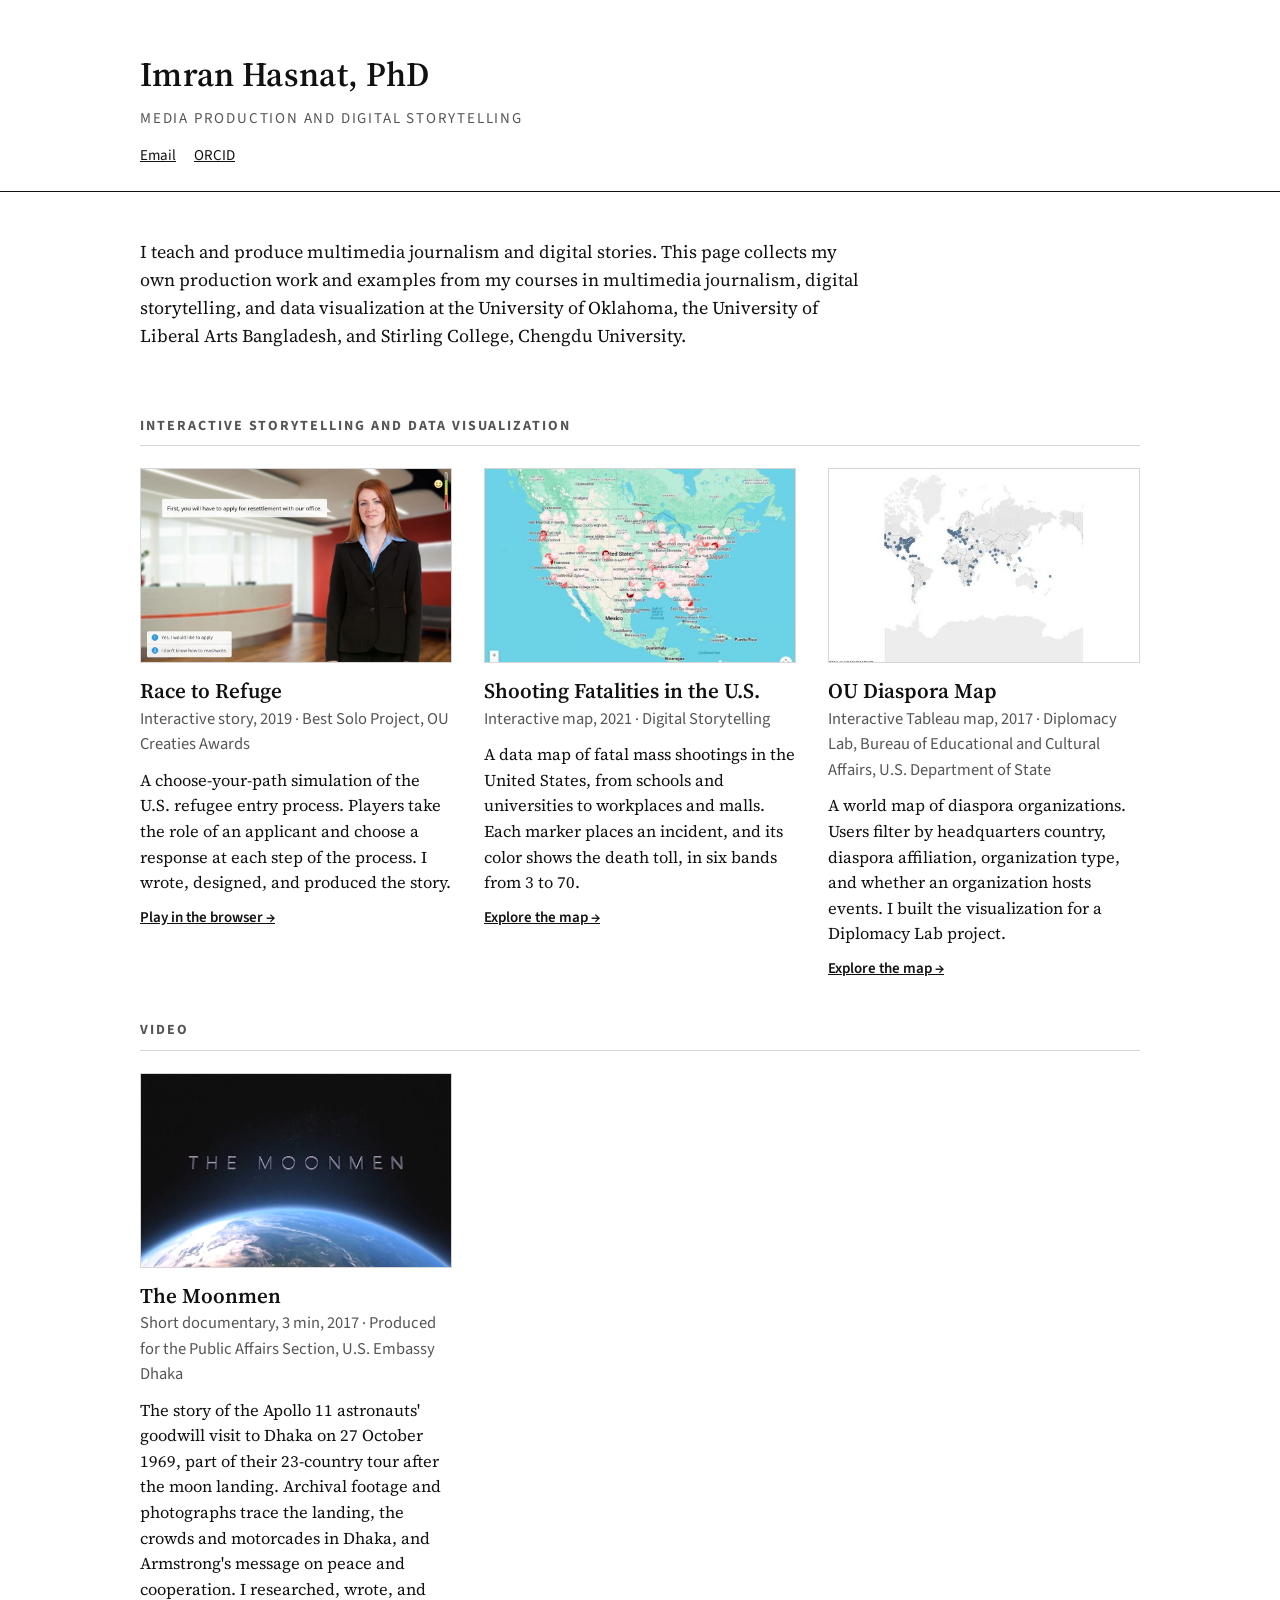
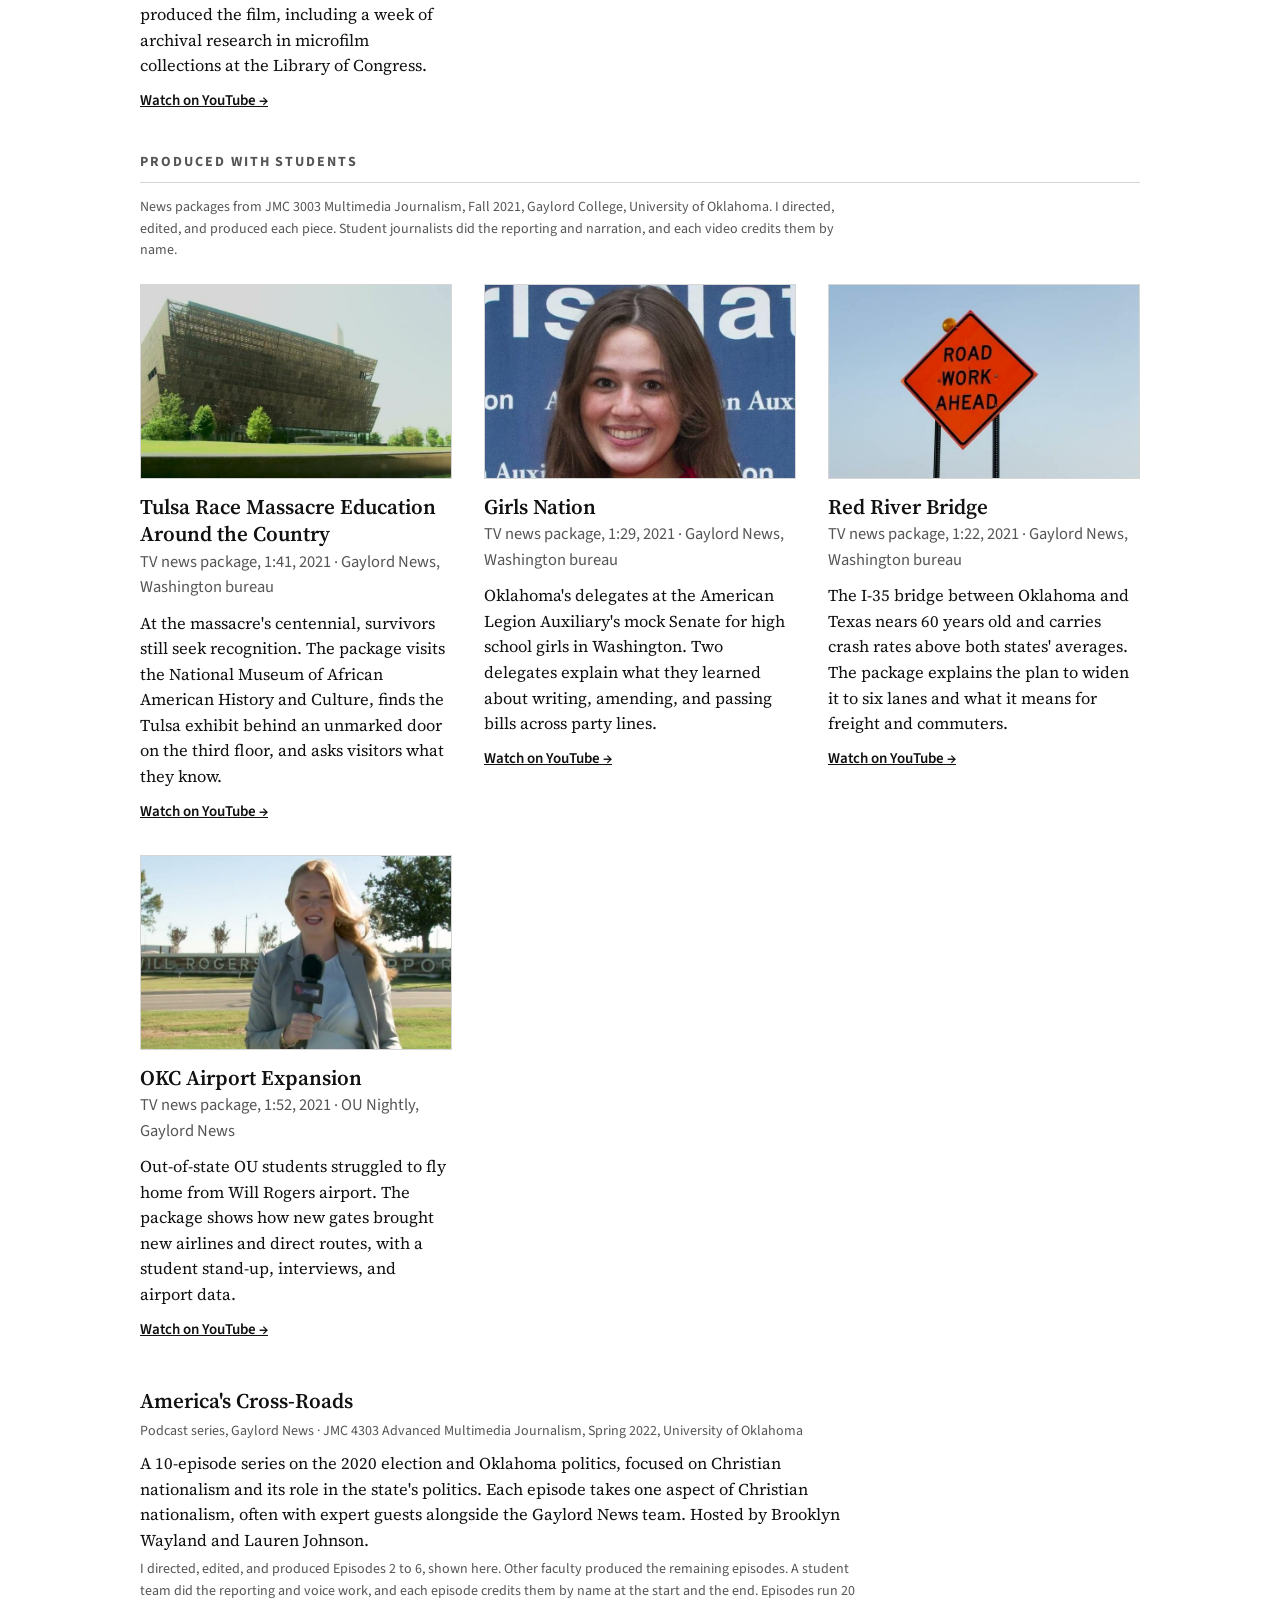
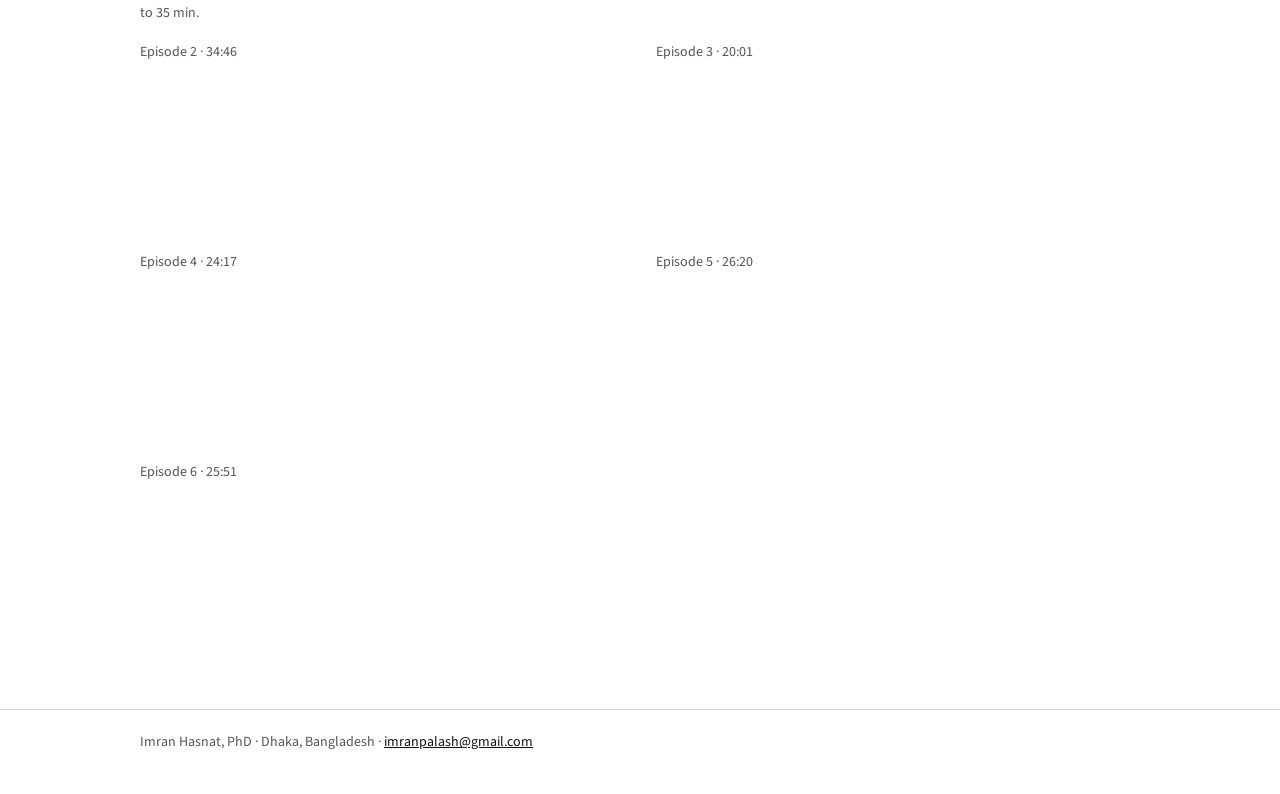
==== index.html @ 8ab112d8 "Portfolio site" ====
<!doctype html>
<html lang="en">
<head>
<meta charset="utf-8">
<meta name="viewport" content="width=device-width, initial-scale=1">
<title>Imran Hasnat, PhD | Media Production Portfolio</title>
<meta name="description" content="Media production, digital storytelling, and multimedia journalism work by Imran Hasnat, PhD.">
<link rel="preconnect" href="https://fonts.googleapis.com">
<link href="https://fonts.googleapis.com/css2?family=Source+Serif+4:ital,opsz,wght@0,8..60,400;0,8..60,600;1,8..60,400&family=Source+Sans+3:wght@400;600&display=swap" rel="stylesheet">
<style>
  :root { --ink: #111; --muted: #555; --rule: #d6d6d6; --paper: #fff; --soft: #f5f5f3; }
  * { box-sizing: border-box; }
  body { margin: 0; background: var(--paper); color: var(--ink);
         font-family: 'Source Serif 4', Georgia, serif; font-size: 18px; line-height: 1.55; }
  .wrap { max-width: 1040px; margin: 0 auto; padding: 0 20px; }
  header { border-bottom: 1px solid var(--ink); padding: 48px 0 24px; }
  header h1 { margin: 0; font-size: 34px; font-weight: 600; letter-spacing: 0.01em; }
  header .sub { margin: 6px 0 0; font-family: 'Source Sans 3', sans-serif; font-size: 15px;
                text-transform: uppercase; letter-spacing: 0.12em; color: var(--muted); }
  header nav { margin-top: 14px; font-family: 'Source Sans 3', sans-serif; font-size: 15px; }
  header nav a { color: var(--ink); margin-right: 18px; }
  .intro { max-width: 720px; padding: 28px 0 8px; }
  h2 { font-family: 'Source Sans 3', sans-serif; font-size: 14px; text-transform: uppercase;
       letter-spacing: 0.14em; color: var(--muted); border-bottom: 1px solid var(--rule);
       padding-bottom: 8px; margin: 40px 0 22px; }
  .grid { display: grid; grid-template-columns: repeat(auto-fill, minmax(300px, 1fr)); gap: 32px; }
  .card { display: flex; flex-direction: column; }
  .card a.thumb { display: block; aspect-ratio: 16 / 10; background: var(--soft); overflow: hidden;
                  border: 1px solid var(--rule); }
  .card img { width: 100%; height: 100%; object-fit: cover; display: block; }
  .card h3 { margin: 14px 0 2px; font-size: 21px; font-weight: 600; line-height: 1.3; }
  .meta { font-family: 'Source Sans 3', sans-serif; font-size: 14px; color: var(--muted); margin: 0 0 8px; }
  .card p { margin: 0 0 10px; font-size: 16.5px; }
  .card .go { font-family: 'Source Sans 3', sans-serif; font-size: 15px; font-weight: 600; color: var(--ink); }
  h3.series { margin: 44px 0 4px; font-size: 21px; font-weight: 600; }
  .eps { display: grid; grid-template-columns: repeat(auto-fill, minmax(460px, 1fr)); gap: 18px 32px; margin-top: 18px; }
  .ep .meta { margin: 0 0 4px; }
  .ep iframe { width: 100%; height: 166px; border: 0; display: block; }
  @media (max-width: 560px) { .eps { grid-template-columns: 1fr; } }
  footer { border-top: 1px solid var(--rule); margin-top: 56px; padding: 22px 0 40px;
           font-family: 'Source Sans 3', sans-serif; font-size: 14px; color: var(--muted); }
  footer a { color: var(--ink); }
  @media (max-width: 560px) { header h1 { font-size: 27px; } body { font-size: 17px; } }
</style>
</head>
<body>
<header>
  <div class="wrap">
    <h1>Imran Hasnat, PhD</h1>
    <p class="sub">Media Production and Digital Storytelling</p>
    <nav><a href="mailto:imranpalash@gmail.com">Email</a><a href="https://orcid.org/0000-0001-9397-3407">ORCID</a></nav>
  </div>
</header>

<main class="wrap">
  <section class="intro">
    <p>I teach and produce multimedia journalism and digital stories. This page collects my own production work and examples from my courses in multimedia journalism, digital storytelling, and data visualization at the University of Oklahoma, the University of Liberal Arts Bangladesh, and Stirling College, Chengdu University.</p>
  </section>

  <h2>Interactive storytelling and data visualization</h2>
  <div class="grid">
    <article class="card">
      <a class="thumb" href="race-to-refuge/"><img src="assets/race-to-refuge.jpg" alt="Race to Refuge: a resettlement officer asks the player to choose a response"></a>
      <h3>Race to Refuge</h3>
      <p class="meta">Interactive story, 2019 &middot; Best Solo Project, OU Creaties Awards</p>
      <p>A choose-your-path simulation of the U.S. refugee entry process. Players take the role of an applicant and choose a response at each step of the process. I wrote, designed, and produced the story.</p>
      <a class="go" href="race-to-refuge/">Play in the browser &rarr;</a>
    </article>

    <article class="card">
      <a class="thumb" href="https://www.google.com/maps/d/viewer?mid=14QKs3mdOodq_gsnDuJqUs6IVwKLrUHoM"><img src="assets/shootings-map.jpg" alt="Map of the United States with red markers at the sites of fatal mass shootings"></a>
      <h3>Shooting Fatalities in the U.S.</h3>
      <p class="meta">Interactive map, 2021 &middot; Digital Storytelling</p>
      <p>A data map of fatal mass shootings in the United States, from schools and universities to workplaces and malls. Each marker places an incident, and its color shows the death toll, in six bands from 3 to 70.</p>
      <a class="go" href="https://www.google.com/maps/d/viewer?mid=14QKs3mdOodq_gsnDuJqUs6IVwKLrUHoM">Explore the map &rarr;</a>
    </article>

    <article class="card">
      <a class="thumb" href="https://public.tableau.com/shared/RTFXB4638?:display_count=n&amp;:origin=viz_share_link"><img src="assets/diaspora-map.jpg" alt="World map with markers at the headquarters of diaspora organizations"></a>
      <h3>OU Diaspora Map</h3>
      <p class="meta">Interactive Tableau map, 2017 &middot; Diplomacy Lab, Bureau of Educational and Cultural Affairs, U.S. Department of State</p>
      <p>A world map of diaspora organizations. Users filter by headquarters country, diaspora affiliation, organization type, and whether an organization hosts events. I built the visualization for a Diplomacy Lab project.</p>
      <a class="go" href="https://public.tableau.com/shared/RTFXB4638?:display_count=n&amp;:origin=viz_share_link">Explore the map &rarr;</a>
    </article>

    <!-- TEMPLATE: copy this block for each new piece, fill it in, and delete the comment markers.
    <article class="card">
      <a class="thumb" href="LINK"><img src="assets/IMAGE.jpg" alt="DESCRIBE THE IMAGE"></a>
      <h3>TITLE</h3>
      <p class="meta">FORMAT, YEAR &middot; COURSE OR CONTEXT</p>
      <p>TWO SENTENCES: what it is, and which skills it shows.</p>
      <a class="go" href="LINK">Watch / Listen / View &rarr;</a>
    </article>
    -->
  </div>

  <h2>Video</h2>
  <div class="grid">
    <article class="card">
      <a class="thumb" href="https://www.youtube.com/watch?v=eRAeD8lRDkw"><img src="assets/moonmen.jpg" alt="Title card: The Moonmen, over a view of Earth from space"></a>
      <h3>The Moonmen</h3>
      <p class="meta">Short documentary, 3 min, 2017 &middot; Produced for the Public Affairs Section, U.S. Embassy Dhaka</p>
      <p>The story of the Apollo 11 astronauts' goodwill visit to Dhaka on 27 October 1969, part of their 23-country tour after the moon landing. Archival footage and photographs trace the landing, the crowds and motorcades in Dhaka, and Armstrong's message on peace and cooperation. I researched, wrote, and produced the film, including a week of archival research in microfilm collections at the Library of Congress.</p>
      <a class="go" href="https://www.youtube.com/watch?v=eRAeD8lRDkw">Watch on YouTube &rarr;</a>
    </article>
  </div>

  <h2>Produced with students</h2>
  <p class="meta" style="margin:-8px 0 22px; max-width:720px">News packages from JMC 3003 Multimedia Journalism, Fall 2021, Gaylord College, University of Oklahoma. I directed, edited, and produced each piece. Student journalists did the reporting and narration, and each video credits them by name.</p>
  <div class="grid">
    <article class="card">
      <a class="thumb" href="https://www.youtube.com/watch?v=pLUpgZ9gLBI"><img src="assets/tulsa-massacre-education.jpg" alt="The National Museum of African American History and Culture in Washington, D.C."></a>
      <h3>Tulsa Race Massacre Education Around the Country</h3>
      <p class="meta">TV news package, 1:41, 2021 &middot; Gaylord News, Washington bureau</p>
      <p>At the massacre's centennial, survivors still seek recognition. The package visits the National Museum of African American History and Culture, finds the Tulsa exhibit behind an unmarked door on the third floor, and asks visitors what they know.</p>
      <a class="go" href="https://www.youtube.com/watch?v=pLUpgZ9gLBI">Watch on YouTube &rarr;</a>
    </article>

    <article class="card">
      <a class="thumb" href="https://www.youtube.com/watch?v=l7UX_MIb-wY"><img src="assets/girls-nation.jpg" alt="An Oklahoma delegate smiles in front of a Girls Nation backdrop"></a>
      <h3>Girls Nation</h3>
      <p class="meta">TV news package, 1:29, 2021 &middot; Gaylord News, Washington bureau</p>
      <p>Oklahoma's delegates at the American Legion Auxiliary's mock Senate for high school girls in Washington. Two delegates explain what they learned about writing, amending, and passing bills across party lines.</p>
      <a class="go" href="https://www.youtube.com/watch?v=l7UX_MIb-wY">Watch on YouTube &rarr;</a>
    </article>

    <article class="card">
      <a class="thumb" href="https://www.youtube.com/watch?v=f3WKH1NP-Bg"><img src="assets/red-river-bridge.jpg" alt="Orange Road Work Ahead sign against a blue sky"></a>
      <h3>Red River Bridge</h3>
      <p class="meta">TV news package, 1:22, 2021 &middot; Gaylord News, Washington bureau</p>
      <p>The I-35 bridge between Oklahoma and Texas nears 60 years old and carries crash rates above both states' averages. The package explains the plan to widen it to six lanes and what it means for freight and commuters.</p>
      <a class="go" href="https://www.youtube.com/watch?v=f3WKH1NP-Bg">Watch on YouTube &rarr;</a>
    </article>

    <article class="card">
      <a class="thumb" href="https://www.youtube.com/watch?v=H49zunP5UPw"><img src="assets/okc-airport.jpg" alt="A student reporter does a stand-up outside Will Rogers airport"></a>
      <h3>OKC Airport Expansion</h3>
      <p class="meta">TV news package, 1:52, 2021 &middot; OU Nightly, Gaylord News</p>
      <p>Out-of-state OU students struggled to fly home from Will Rogers airport. The package shows how new gates brought new airlines and direct routes, with a student stand-up, interviews, and airport data.</p>
      <a class="go" href="https://www.youtube.com/watch?v=H49zunP5UPw">Watch on YouTube &rarr;</a>
    </article>
  </div>

  <h3 class="series">America's Cross-Roads</h3>
  <p class="meta" style="max-width:720px">Podcast series, Gaylord News &middot; JMC 4303 Advanced Multimedia Journalism, Spring 2022, University of Oklahoma</p>
  <p style="max-width:720px; font-size:16.5px; margin:8px 0 6px">A 10-episode series on the 2020 election and Oklahoma politics, focused on Christian nationalism and its role in the state's politics. Each episode takes one aspect of Christian nationalism, often with expert guests alongside the Gaylord News team. Hosted by Brooklyn Wayland and Lauren Johnson.</p>
  <p class="meta" style="max-width:720px">I directed, edited, and produced Episodes 2 to 6, shown here. Other faculty produced the remaining episodes. A student team did the reporting and voice work, and each episode credits them by name at the start and the end. Episodes run 20 to 35 min.</p>
  <div class="eps">
    <div class="ep">
      <p class="meta">Episode 2 &middot; 34:46</p>
      <iframe title="America's Cross-Roads, Episode 2" loading="lazy" allow="autoplay" src="https://w.soundcloud.com/player/?url=https%3A%2F%2Fapi.soundcloud.com%2Ftracks%2F2421692217%3Fsecret_token%3Ds-LrQH7fNht6P&amp;color=%23111111&amp;auto_play=false&amp;hide_related=true&amp;show_comments=false&amp;show_user=false&amp;show_reposts=false&amp;show_teaser=false&amp;visual=false"></iframe>
    </div>
    <div class="ep">
      <p class="meta">Episode 3 &middot; 20:01</p>
      <iframe title="America's Cross-Roads, Episode 3" loading="lazy" allow="autoplay" src="https://w.soundcloud.com/player/?url=https%3A%2F%2Fapi.soundcloud.com%2Ftracks%2F2421694359%3Fsecret_token%3Ds-gZ4Q6xfcAQc&amp;color=%23111111&amp;auto_play=false&amp;hide_related=true&amp;show_comments=false&amp;show_user=false&amp;show_reposts=false&amp;show_teaser=false&amp;visual=false"></iframe>
    </div>
    <div class="ep">
      <p class="meta">Episode 4 &middot; 24:17</p>
      <iframe title="America's Cross-Roads, Episode 4" loading="lazy" allow="autoplay" src="https://w.soundcloud.com/player/?url=https%3A%2F%2Fapi.soundcloud.com%2Ftracks%2F2421694365%3Fsecret_token%3Ds-OW5fOcTiFPf&amp;color=%23111111&amp;auto_play=false&amp;hide_related=true&amp;show_comments=false&amp;show_user=false&amp;show_reposts=false&amp;show_teaser=false&amp;visual=false"></iframe>
    </div>
    <div class="ep">
      <p class="meta">Episode 5 &middot; 26:20</p>
      <iframe title="America's Cross-Roads, Episode 5" loading="lazy" allow="autoplay" src="https://w.soundcloud.com/player/?url=https%3A%2F%2Fapi.soundcloud.com%2Ftracks%2F2421694362%3Fsecret_token%3Ds-xt2OsypRLN2&amp;color=%23111111&amp;auto_play=false&amp;hide_related=true&amp;show_comments=false&amp;show_user=false&amp;show_reposts=false&amp;show_teaser=false&amp;visual=false"></iframe>
    </div>
    <div class="ep">
      <p class="meta">Episode 6 &middot; 25:51</p>
      <iframe title="America's Cross-Roads, Episode 6" loading="lazy" allow="autoplay" src="https://w.soundcloud.com/player/?url=https%3A%2F%2Fapi.soundcloud.com%2Ftracks%2F2421694368%3Fsecret_token%3Ds-R17LP1W2a2Y&amp;color=%23111111&amp;auto_play=false&amp;hide_related=true&amp;show_comments=false&amp;show_user=false&amp;show_reposts=false&amp;show_teaser=false&amp;visual=false"></iframe>
    </div>
  </div>

</main>

<footer>
  <div class="wrap">Imran Hasnat, PhD &middot; Dhaka, Bangladesh &middot; <a href="mailto:imranpalash@gmail.com">imranpalash@gmail.com</a></div>
</footer>
</body>
</html>
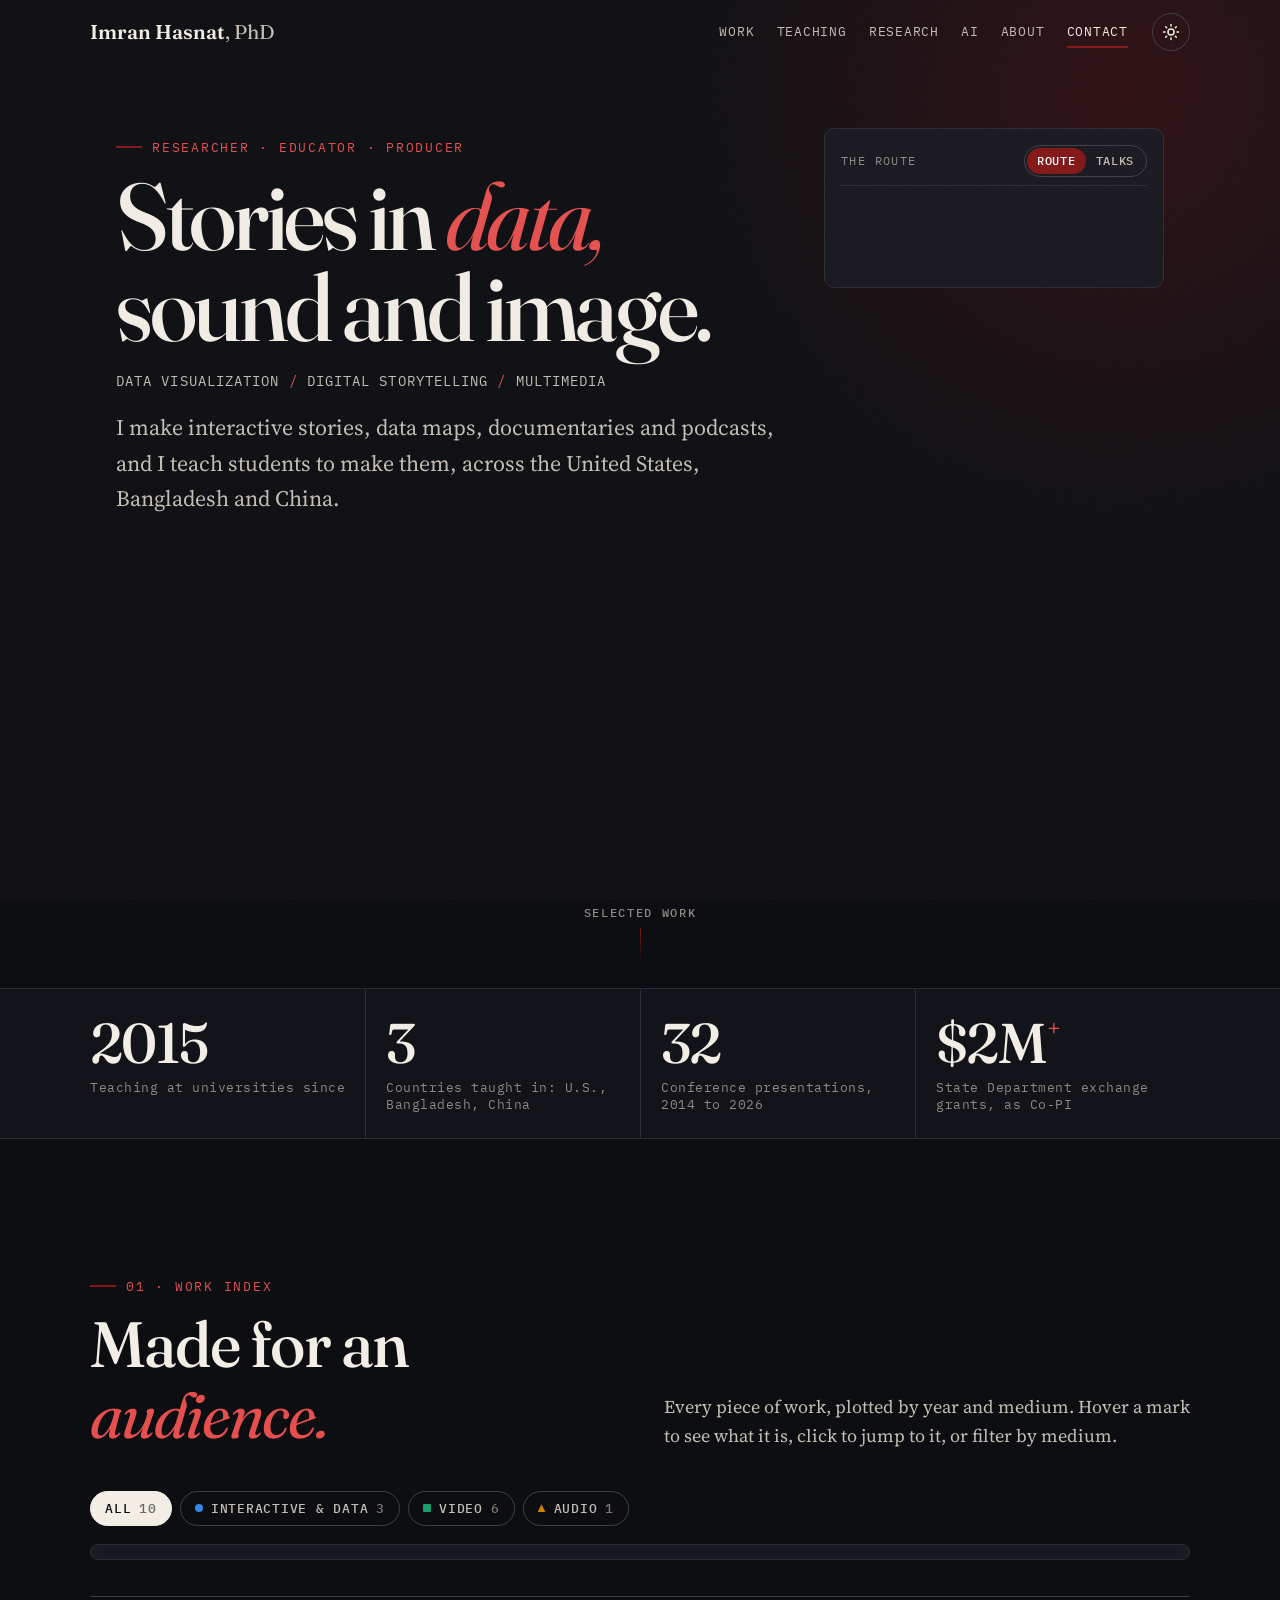
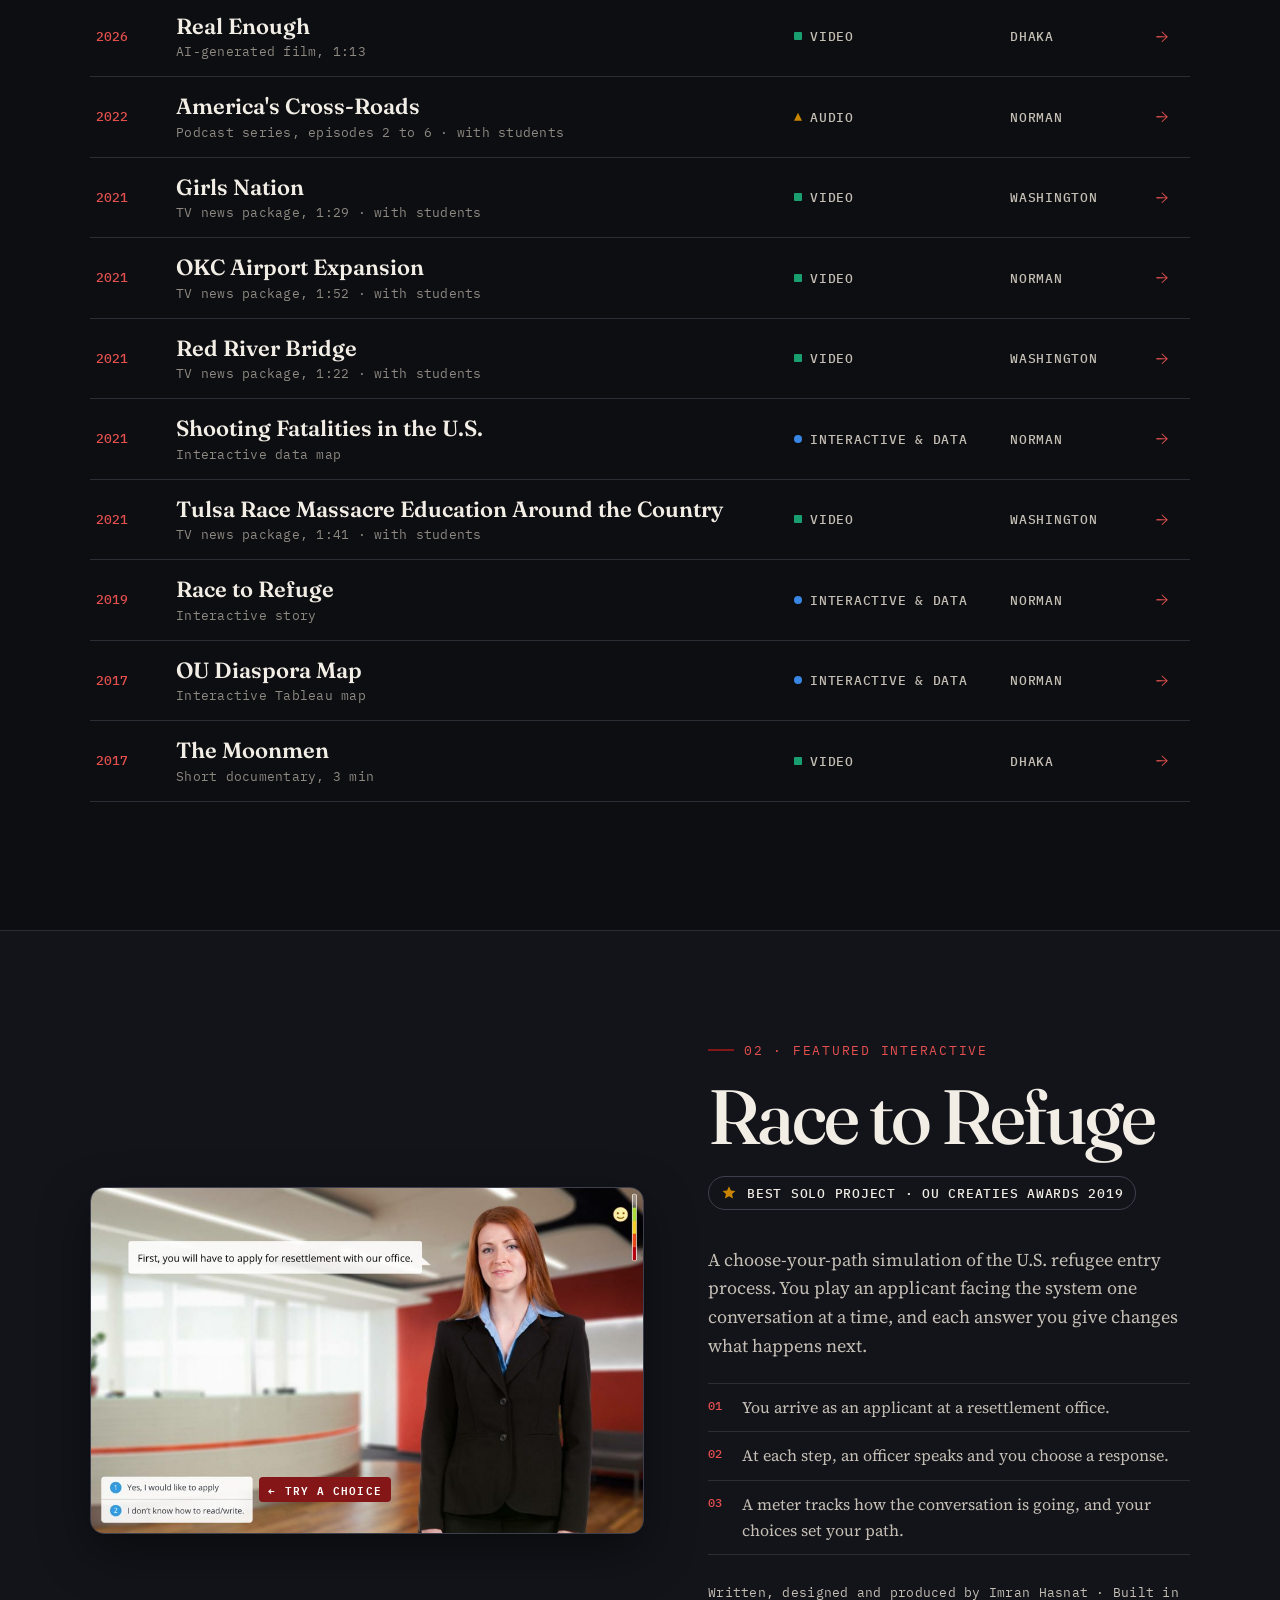
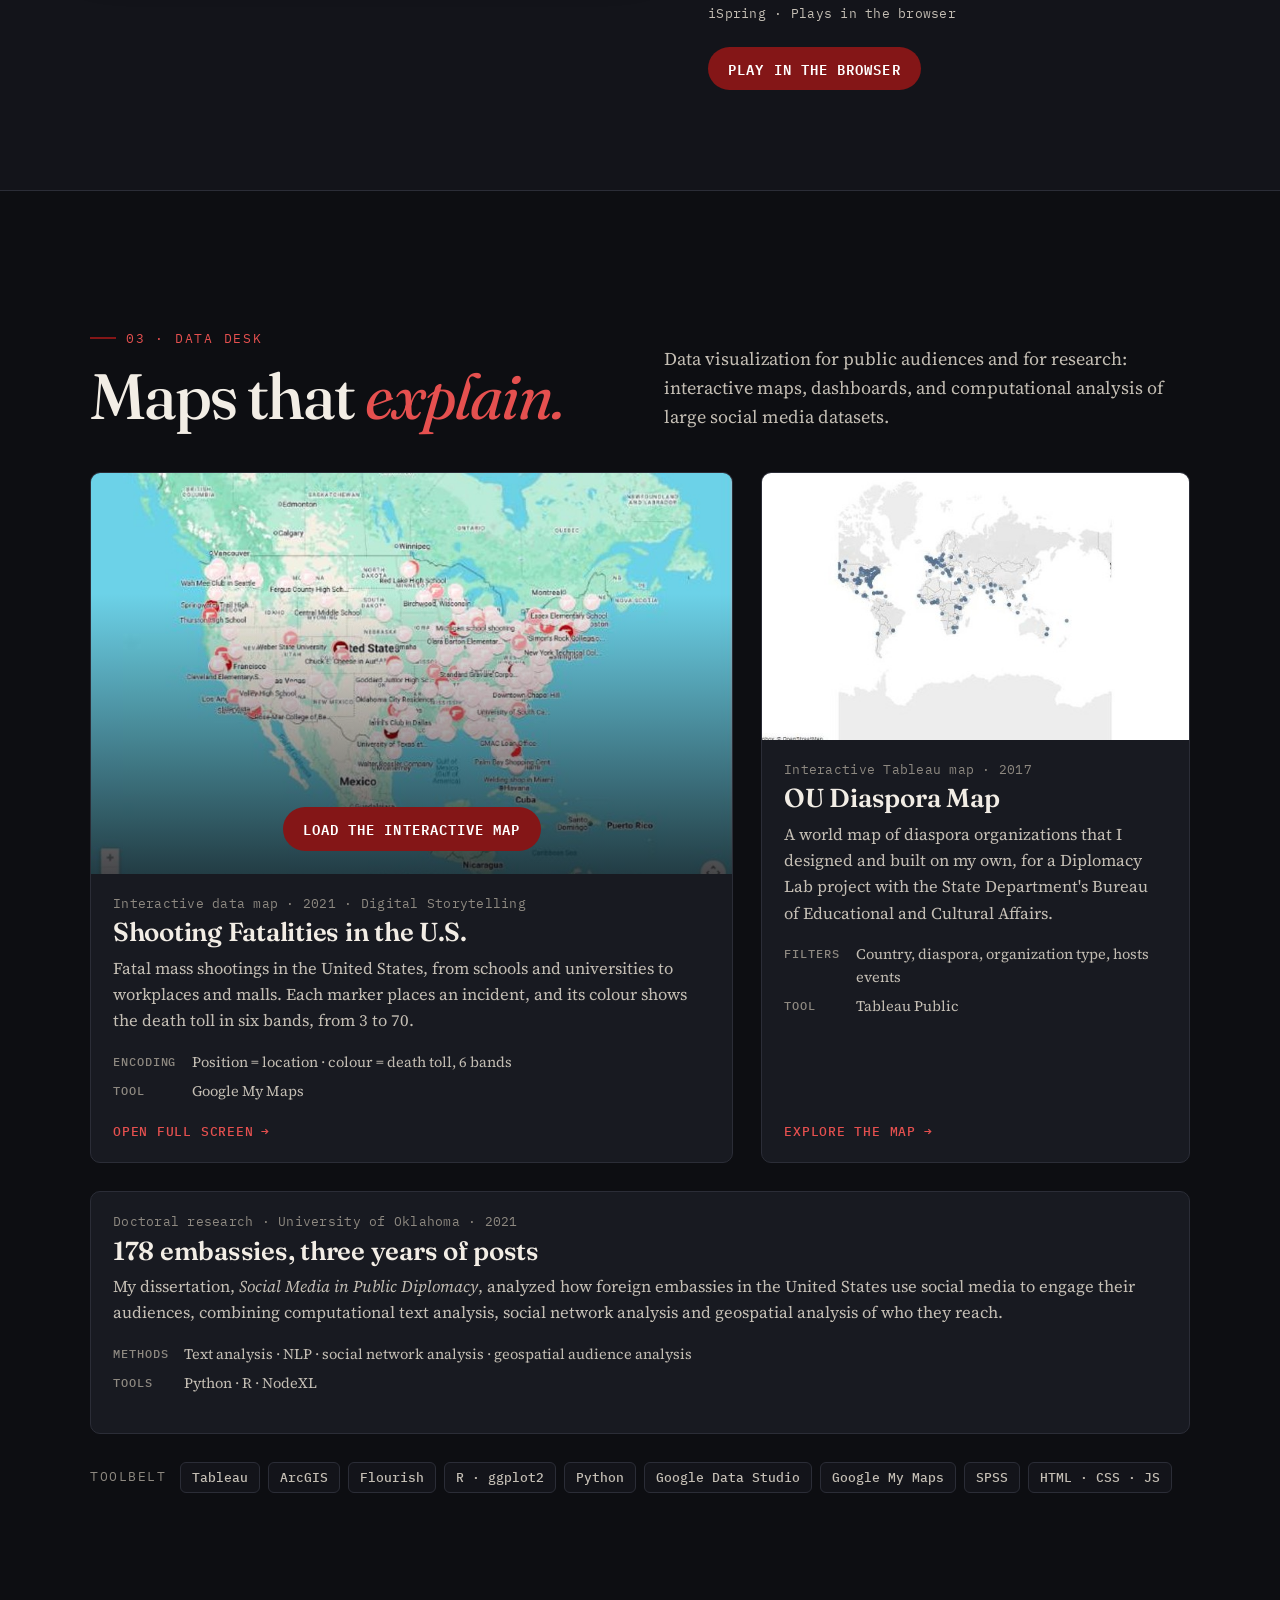
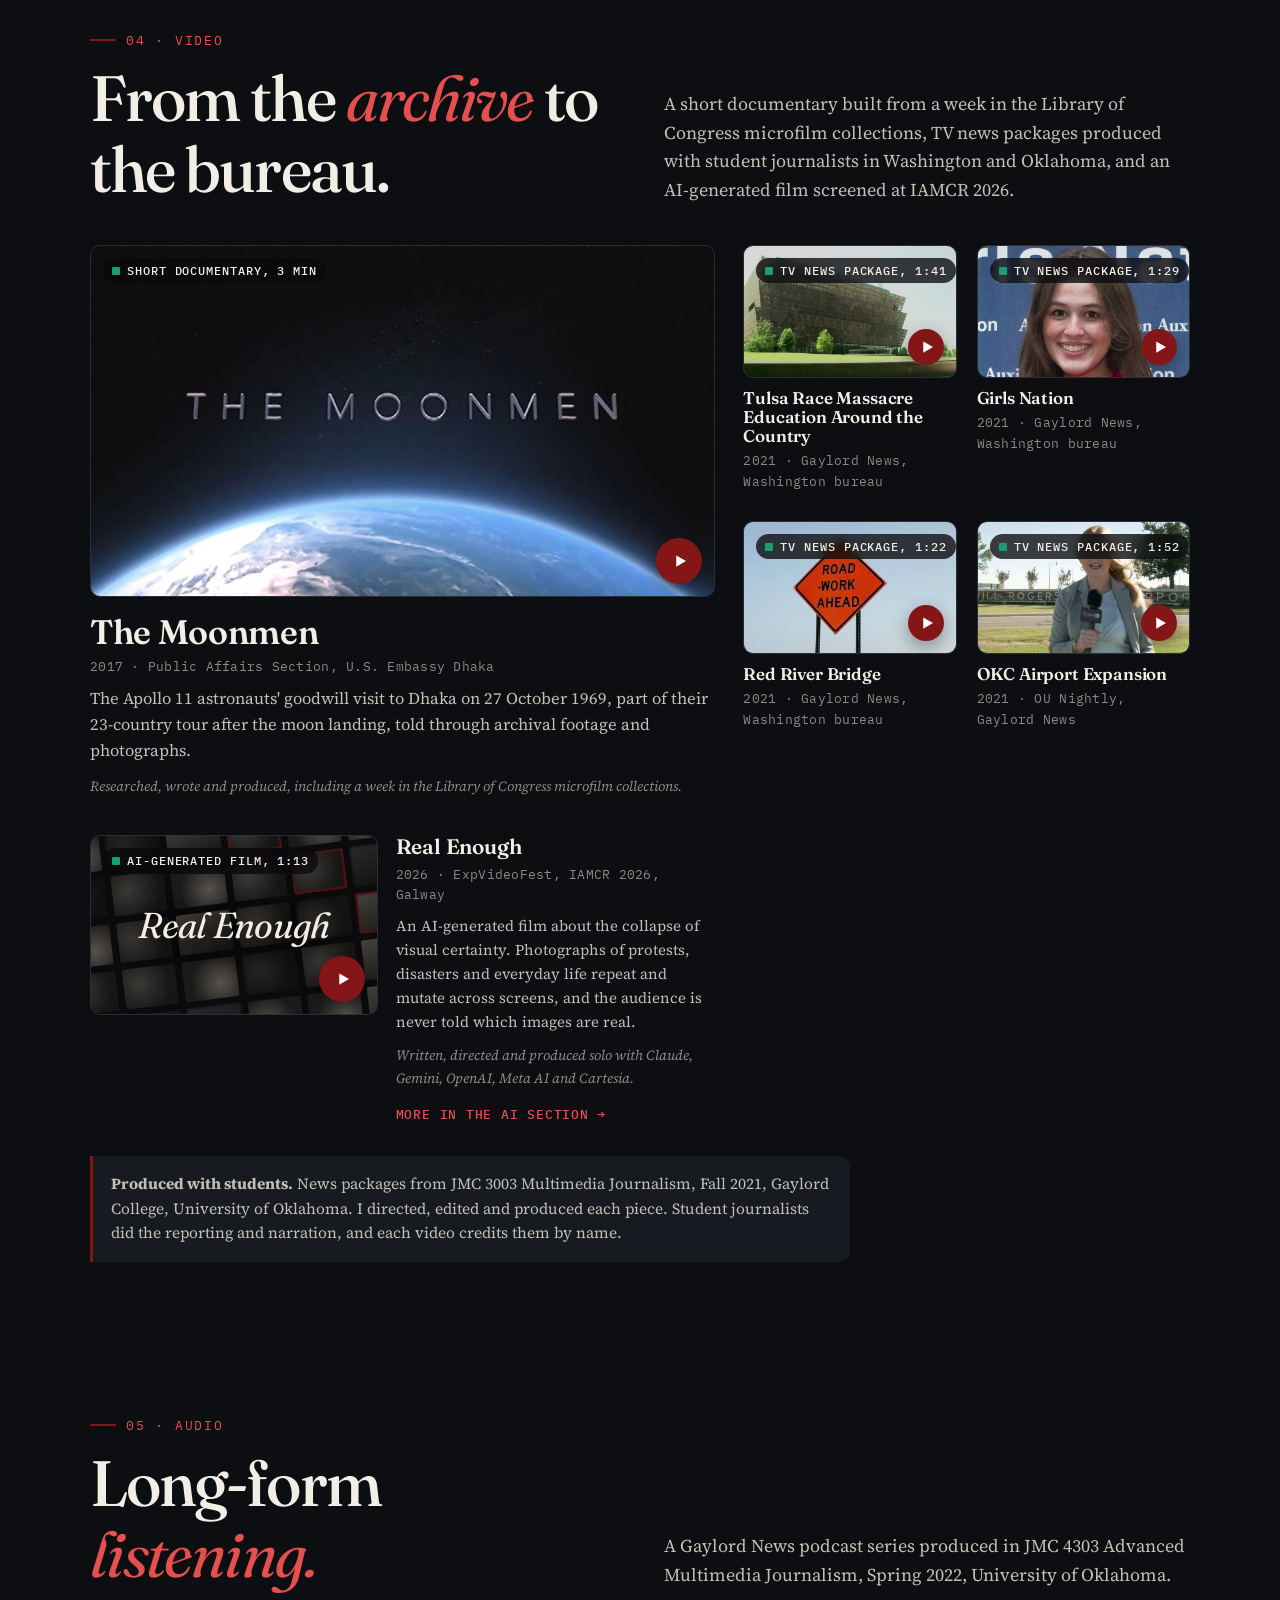
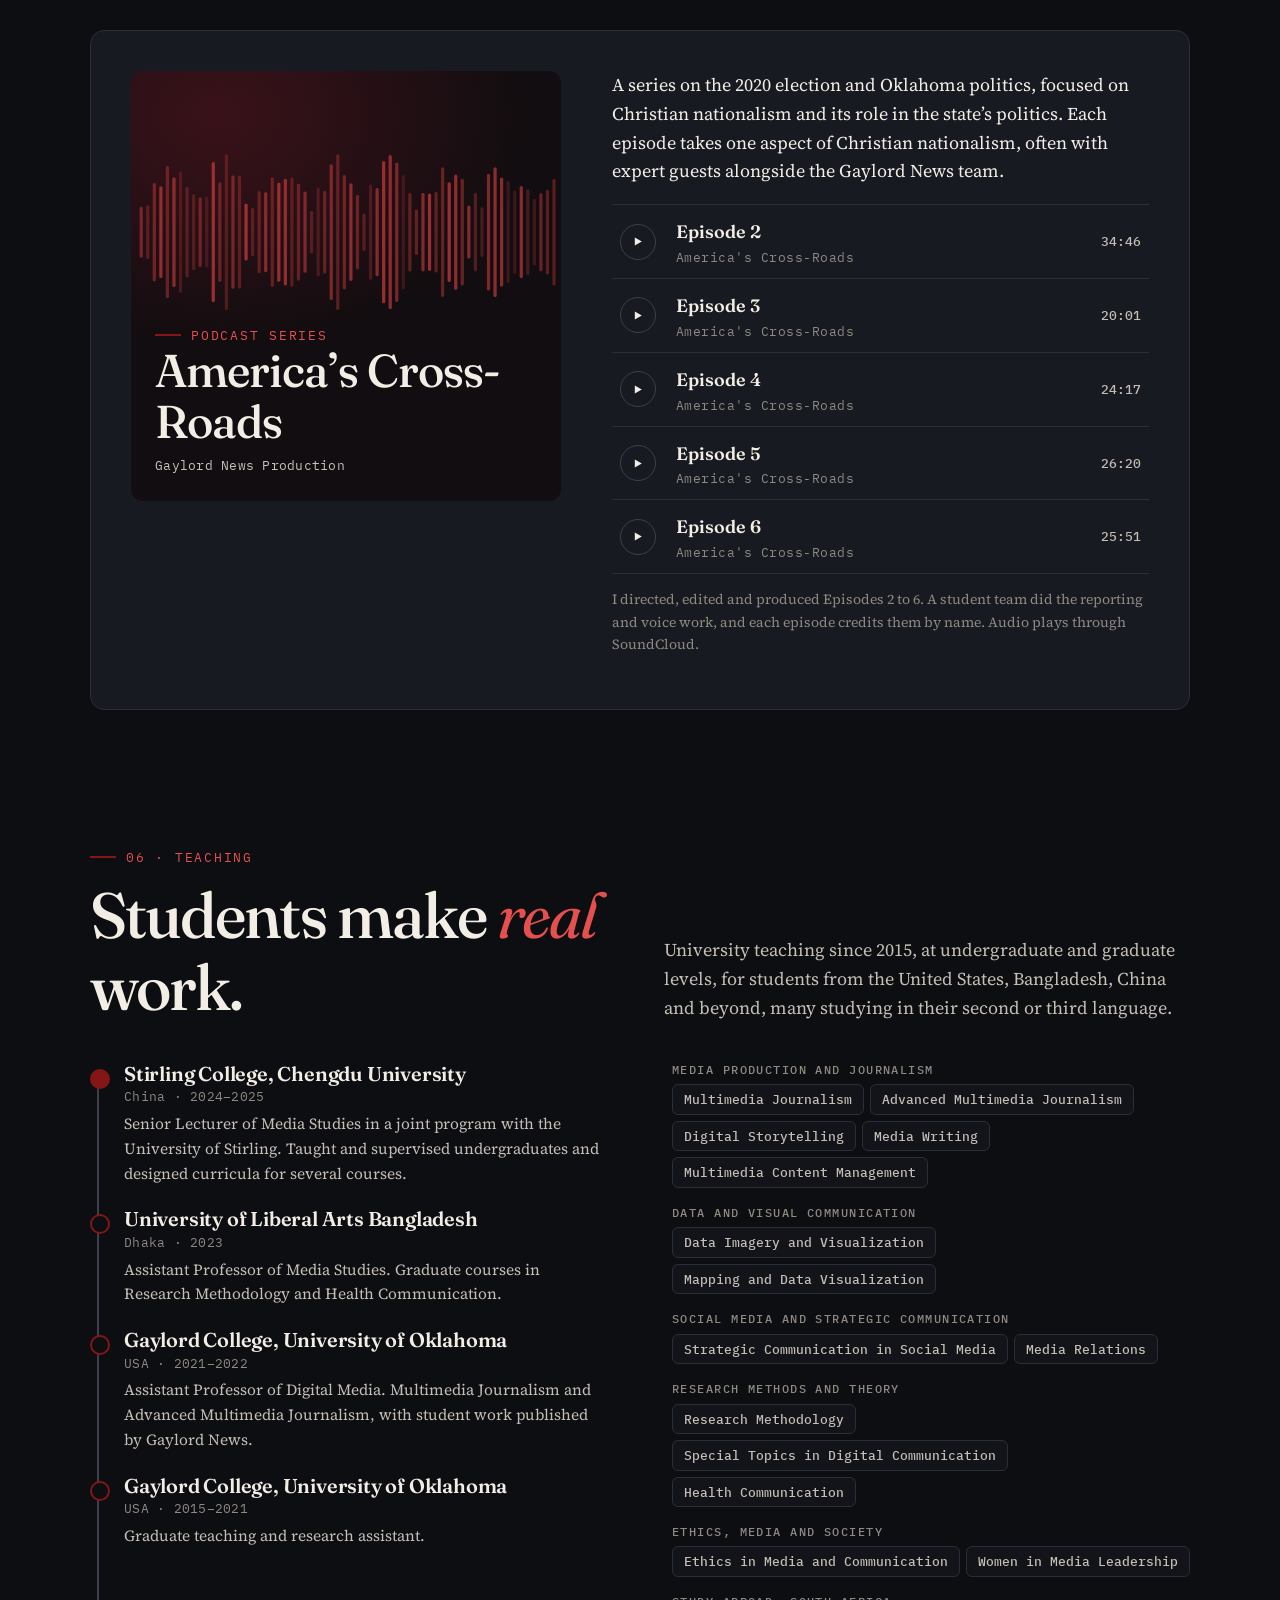
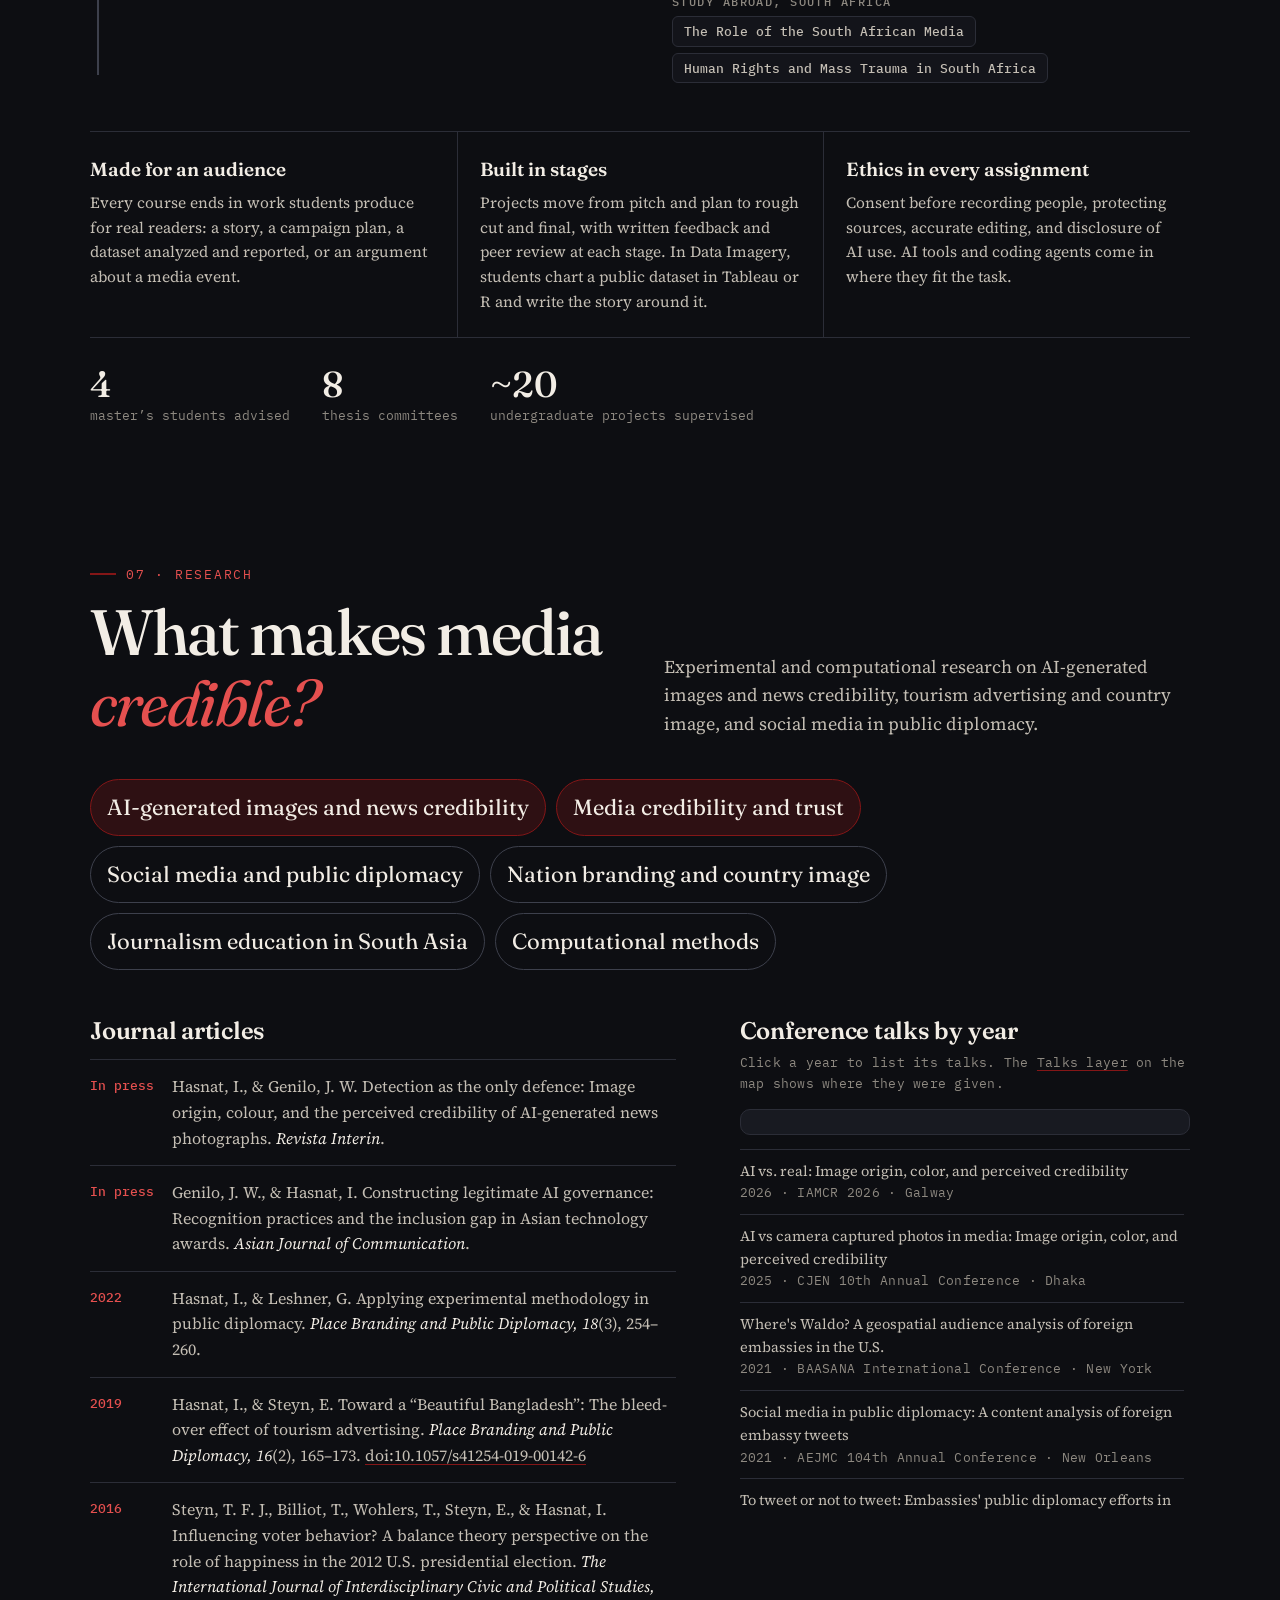
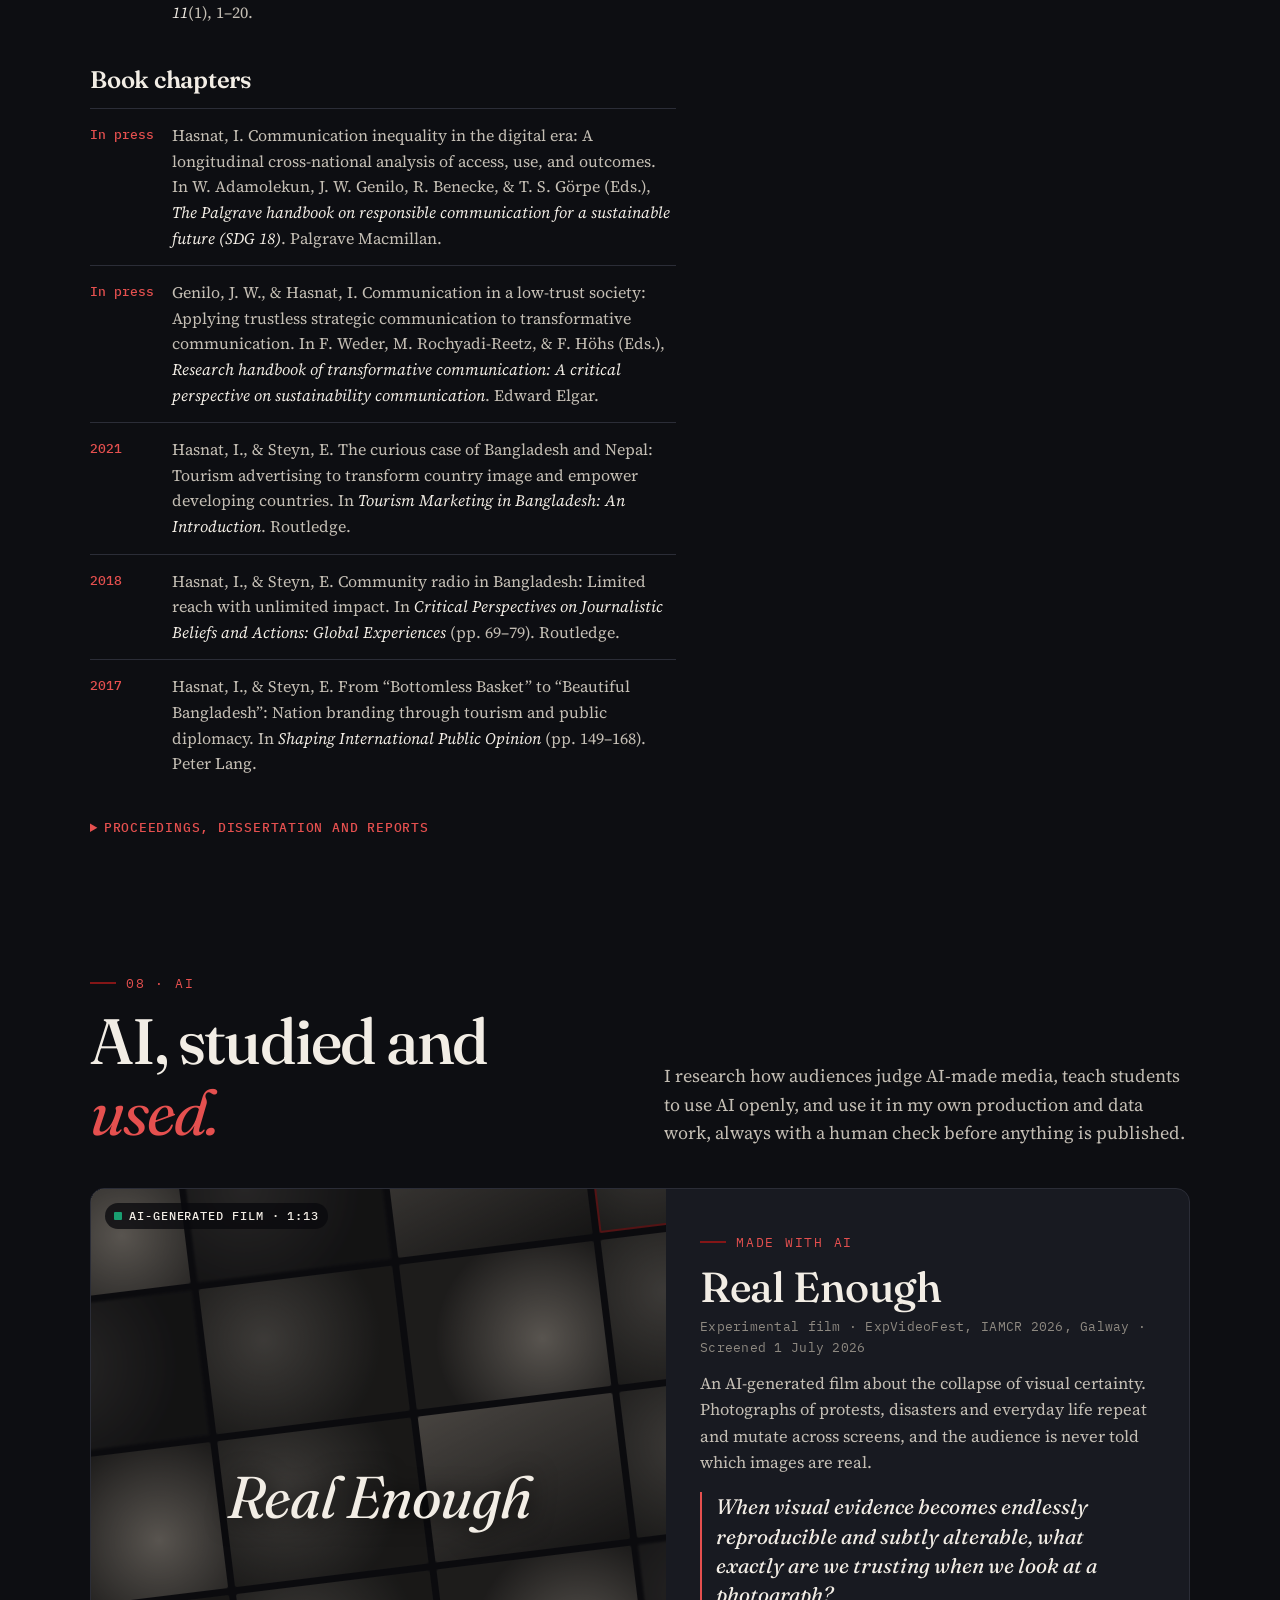
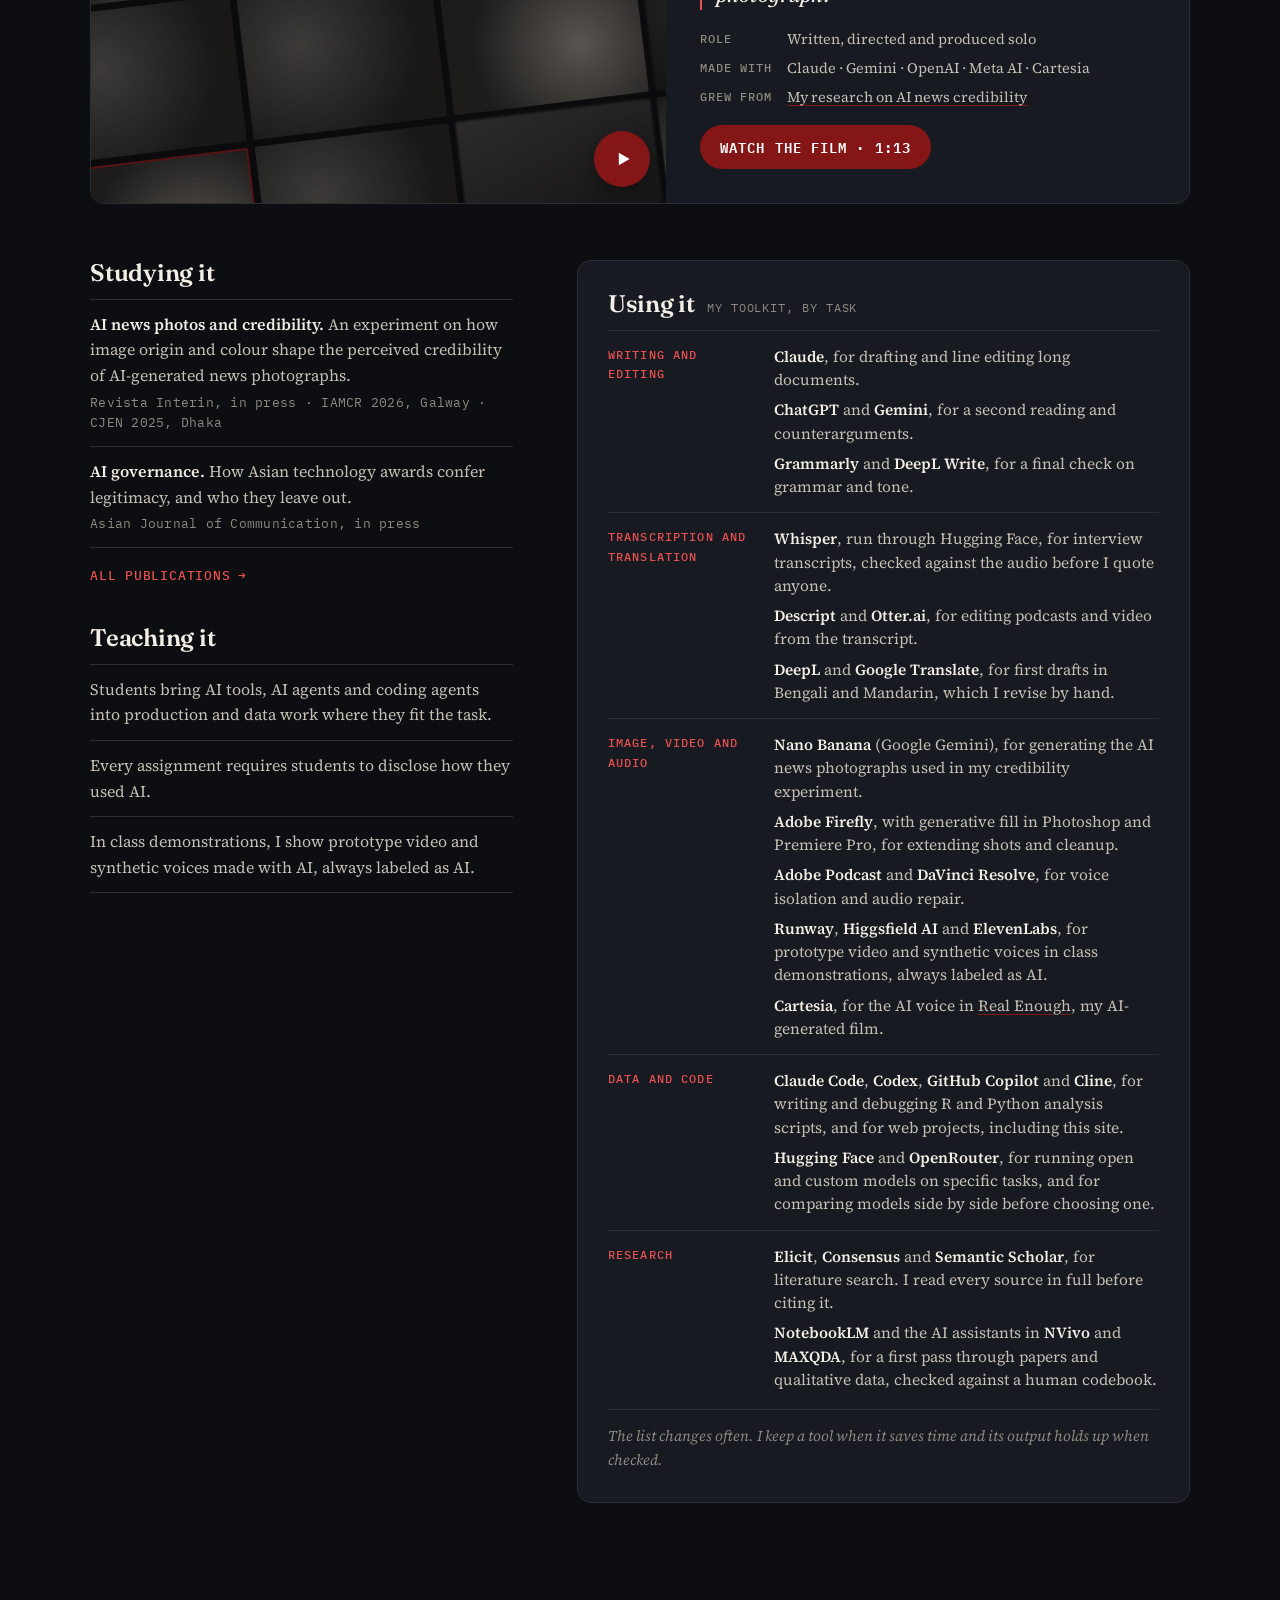
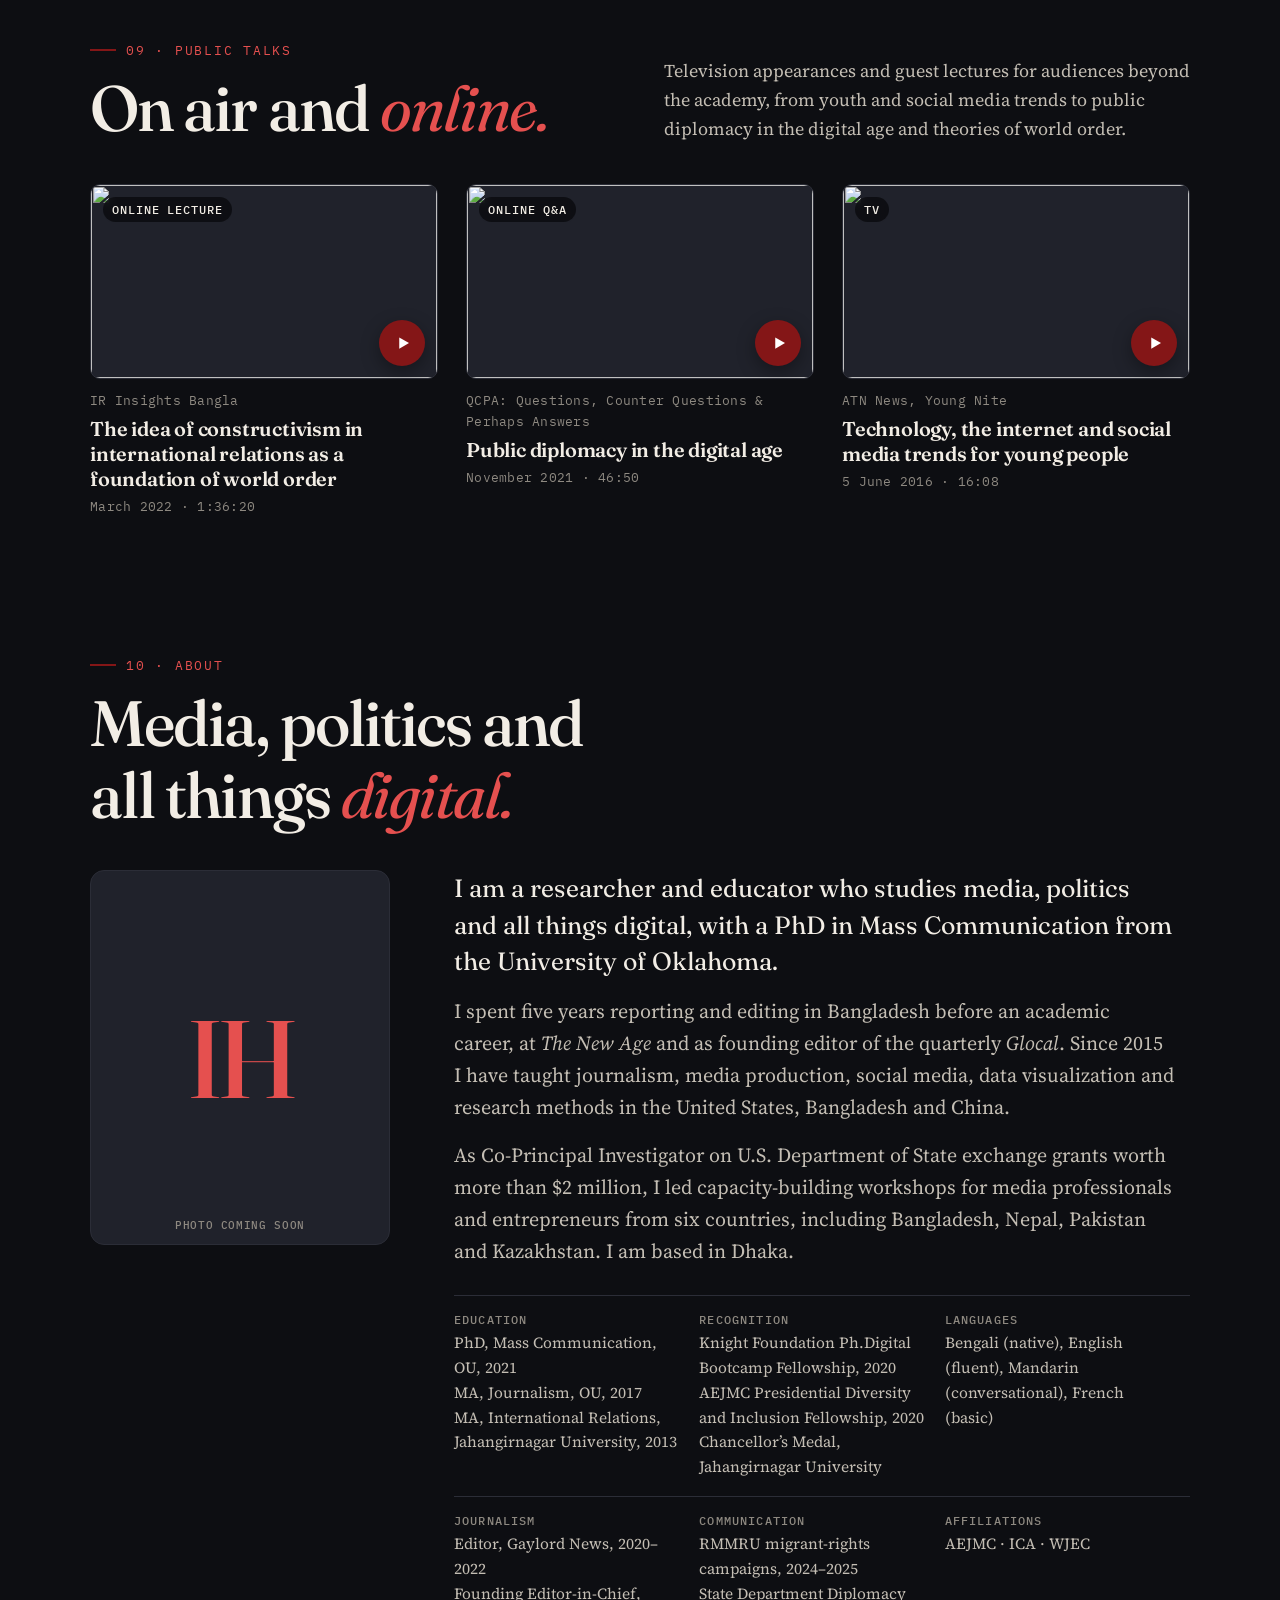
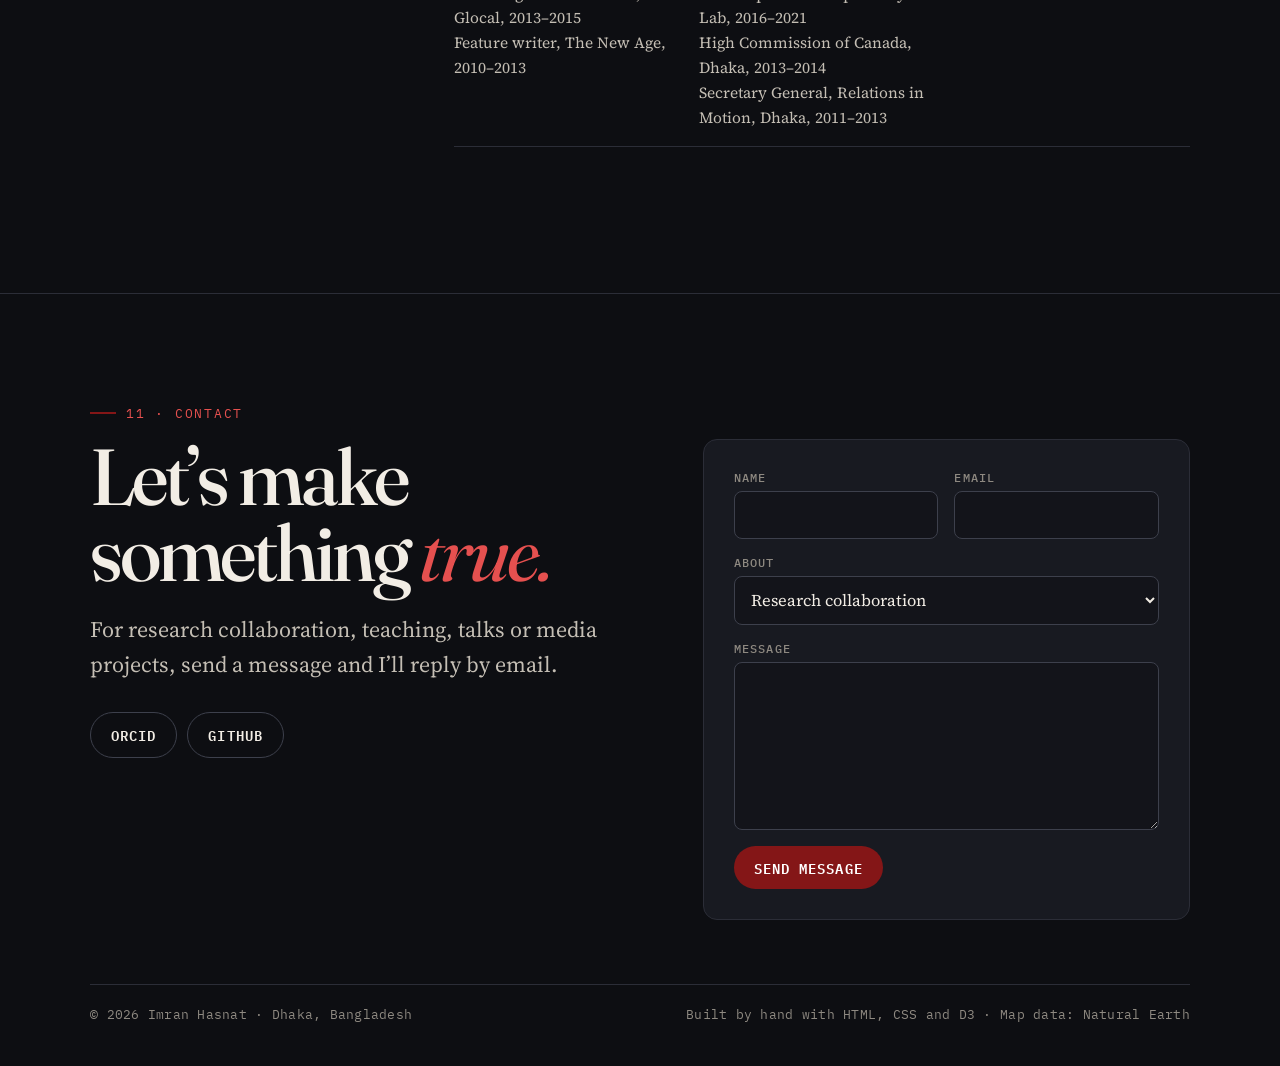
==== commit eaecc82d: "Redesign portfolio as the Atlas site Rebuild the homepage around an interactive career map and a sin" ====
--- a/index.html
+++ b/index.html
@@ -1,177 +1,476 @@
 <!doctype html>
-<html lang="en">
+<html lang="en" class="no-js">
 <head>
 <meta charset="utf-8">
 <meta name="viewport" content="width=device-width, initial-scale=1">
-<title>Imran Hasnat, PhD | Media Production Portfolio</title>
-<meta name="description" content="Media production, digital storytelling, and multimedia journalism work by Imran Hasnat, PhD.">
+<title>Imran Hasnat, PhD | Data, story and sound</title>
+<meta name="description" content="Imran Hasnat, PhD: researcher, educator and media producer studying media, politics and all things digital. Interactive stories, data maps, documentary video and podcasts, and research on AI images, media credibility and public diplomacy.">
+<meta name="theme-color" content="#0d0e12">
+<meta property="og:type" content="website">
+<meta property="og:title" content="Imran Hasnat, PhD">
+<meta property="og:description" content="Stories told with data, sound and image. Researcher, educator and media producer.">
+<meta property="og:url" content="https://imranhasnat.com/">
+<link rel="icon" href="assets/favicon.svg" type="image/svg+xml">
+<script>
+  // Apply a saved theme before first paint. Dark is the default.
+  try { if (localStorage.getItem("theme") === "light") document.documentElement.dataset.theme = "light"; } catch (e) {}
+  document.documentElement.classList.remove("no-js");
+</script>
 <link rel="preconnect" href="https://fonts.googleapis.com">
-<link href="https://fonts.googleapis.com/css2?family=Source+Serif+4:ital,opsz,wght@0,8..60,400;0,8..60,600;1,8..60,400&family=Source+Sans+3:wght@400;600&display=swap" rel="stylesheet">
-<style>
-  :root { --ink: #111; --muted: #555; --rule: #d6d6d6; --paper: #fff; --soft: #f5f5f3; }
-  * { box-sizing: border-box; }
-  body { margin: 0; background: var(--paper); color: var(--ink);
-         font-family: 'Source Serif 4', Georgia, serif; font-size: 18px; line-height: 1.55; }
-  .wrap { max-width: 1040px; margin: 0 auto; padding: 0 20px; }
-  header { border-bottom: 1px solid var(--ink); padding: 48px 0 24px; }
-  header h1 { margin: 0; font-size: 34px; font-weight: 600; letter-spacing: 0.01em; }
-  header .sub { margin: 6px 0 0; font-family: 'Source Sans 3', sans-serif; font-size: 15px;
-                text-transform: uppercase; letter-spacing: 0.12em; color: var(--muted); }
-  header nav { margin-top: 14px; font-family: 'Source Sans 3', sans-serif; font-size: 15px; }
-  header nav a { color: var(--ink); margin-right: 18px; }
-  .intro { max-width: 720px; padding: 28px 0 8px; }
-  h2 { font-family: 'Source Sans 3', sans-serif; font-size: 14px; text-transform: uppercase;
-       letter-spacing: 0.14em; color: var(--muted); border-bottom: 1px solid var(--rule);
-       padding-bottom: 8px; margin: 40px 0 22px; }
-  .grid { display: grid; grid-template-columns: repeat(auto-fill, minmax(300px, 1fr)); gap: 32px; }
-  .card { display: flex; flex-direction: column; }
-  .card a.thumb { display: block; aspect-ratio: 16 / 10; background: var(--soft); overflow: hidden;
-                  border: 1px solid var(--rule); }
-  .card img { width: 100%; height: 100%; object-fit: cover; display: block; }
-  .card h3 { margin: 14px 0 2px; font-size: 21px; font-weight: 600; line-height: 1.3; }
-  .meta { font-family: 'Source Sans 3', sans-serif; font-size: 14px; color: var(--muted); margin: 0 0 8px; }
-  .card p { margin: 0 0 10px; font-size: 16.5px; }
-  .card .go { font-family: 'Source Sans 3', sans-serif; font-size: 15px; font-weight: 600; color: var(--ink); }
-  h3.series { margin: 44px 0 4px; font-size: 21px; font-weight: 600; }
-  .eps { display: grid; grid-template-columns: repeat(auto-fill, minmax(460px, 1fr)); gap: 18px 32px; margin-top: 18px; }
-  .ep .meta { margin: 0 0 4px; }
-  .ep iframe { width: 100%; height: 166px; border: 0; display: block; }
-  @media (max-width: 560px) { .eps { grid-template-columns: 1fr; } }
-  footer { border-top: 1px solid var(--rule); margin-top: 56px; padding: 22px 0 40px;
-           font-family: 'Source Sans 3', sans-serif; font-size: 14px; color: var(--muted); }
-  footer a { color: var(--ink); }
-  @media (max-width: 560px) { header h1 { font-size: 27px; } body { font-size: 17px; } }
-</style>
+<link rel="preconnect" href="https://fonts.gstatic.com" crossorigin>
+<link href="https://fonts.googleapis.com/css2?family=Fraunces:ital,opsz,wght@0,9..144,400;0,9..144,500;0,9..144,600;1,9..144,400&family=Source+Serif+4:ital,opsz,wght@0,8..60,400;0,8..60,600;1,8..60,400&family=IBM+Plex+Mono:wght@400;500;600&family=IBM+Plex+Sans:wght@400;500&display=swap" rel="stylesheet">
+<link rel="stylesheet" href="assets/css/site.css">
+<script type="application/ld+json">
+{"@context":"https://schema.org","@type":"Person","name":"Imran Hasnat","honorificSuffix":"PhD","url":"https://imranhasnat.com/","jobTitle":"Researcher, educator and media producer","alumniOf":"University of Oklahoma","sameAs":["https://orcid.org/0000-0001-9397-3407","https://github.com/imranpalash"]}
+</script>
 </head>
 <body>
-<header>
-  <div class="wrap">
-    <h1>Imran Hasnat, PhD</h1>
-    <p class="sub">Media Production and Digital Storytelling</p>
-    <nav><a href="mailto:imranpalash@gmail.com">Email</a><a href="https://orcid.org/0000-0001-9397-3407">ORCID</a></nav>
+<a class="skip" href="#main">Skip to content</a>
+
+<header class="site-head" id="top">
+  <div class="wrap">
+    <a class="brand" href="#top">Imran Hasnat<span class="cred">, PhD</span></a>
+    <button class="icon-btn menu-btn" aria-label="Open menu" aria-expanded="false" aria-controls="nav">
+      <svg viewBox="0 0 24 24" fill="none" stroke="currentColor" stroke-width="2" stroke-linecap="round"><path d="M4 7h16M4 12h16M4 17h16"/></svg>
+    </button>
+    <nav class="nav" id="nav" aria-label="Main">
+      <a href="#work">Work</a>
+      <a href="#teaching">Teaching</a>
+      <a href="#research">Research</a>
+      <a href="#ai">AI</a>
+      <a href="#about">About</a>
+      <a href="#contact">Contact</a>
+    </nav>
+    <button class="icon-btn theme-btn" aria-label="Switch to light theme">
+      <svg class="i-sun" viewBox="0 0 24 24" fill="none" stroke="currentColor" stroke-width="2" stroke-linecap="round"><circle cx="12" cy="12" r="4"/><path d="M12 2v2M12 20v2M4.9 4.9l1.4 1.4M17.7 17.7l1.4 1.4M2 12h2M20 12h2M4.9 19.1l1.4-1.4M17.7 6.3l1.4-1.4"/></svg>
+    </button>
   </div>
 </header>
 
-<main class="wrap">
-  <section class="intro">
-    <p>I teach and produce multimedia journalism and digital stories. This page collects my own production work and examples from my courses in multimedia journalism, digital storytelling, and data visualization at the University of Oklahoma, the University of Liberal Arts Bangladesh, and Stirling College, Chengdu University.</p>
-  </section>
-
-  <h2>Interactive storytelling and data visualization</h2>
-  <div class="grid">
-    <article class="card">
-      <a class="thumb" href="race-to-refuge/"><img src="assets/race-to-refuge.jpg" alt="Race to Refuge: a resettlement officer asks the player to choose a response"></a>
-      <h3>Race to Refuge</h3>
-      <p class="meta">Interactive story, 2019 &middot; Best Solo Project, OU Creaties Awards</p>
-      <p>A choose-your-path simulation of the U.S. refugee entry process. Players take the role of an applicant and choose a response at each step of the process. I wrote, designed, and produced the story.</p>
-      <a class="go" href="race-to-refuge/">Play in the browser &rarr;</a>
+<main id="main">
+
+<!-- ============ HERO: ATLAS ============ -->
+<section class="hero" aria-labelledby="hero-title">
+  <div class="wrap hero-grid">
+    <div class="hero-copy">
+      <span class="kicker">Researcher &middot; Educator &middot; Producer</span>
+      <h1 id="hero-title">Stories in <em>data,</em><br>sound and image.</h1>
+      <p class="roles"><span>Data visualization</span><span>Digital storytelling</span><span>Multimedia</span></p>
+      <p class="lede">I make interactive stories, data maps, documentaries and podcasts, and I teach students to make them, across the United States, Bangladesh and China.</p>
+    </div>
+
+    <figure class="atlas" aria-label="Map of the places Imran Hasnat has lived and worked, with the route between them" style="margin:0">
+      <div class="atlas-stage" id="atlas">
+        <canvas aria-hidden="true"></canvas>
+        <svg role="img" aria-labelledby="atlas-desc"><desc id="atlas-desc">A dotted world map. Crimson arcs connect Dhaka, Norman in Oklahoma, Washington D.C. and Chengdu in the order of the career route listed beside the map.</desc></svg>
+        <div class="atlas-tip" role="status"></div>
+      </div>
+    </figure>
+
+    <aside class="route" aria-label="Career route">
+      <div class="route-head">
+        <span class="meta" id="route-label">The route</span>
+        <div class="seg" role="group" aria-label="Map layer">
+          <button type="button" data-layer="route" aria-pressed="true">Route</button>
+          <button type="button" data-layer="talks" aria-pressed="false">Talks</button>
+        </div>
+      </div>
+      <ol id="route-list"></ol>
+      <div class="route-detail" id="route-detail" aria-live="polite"></div>
+    </aside>
+  </div>
+  <div class="scroll-cue"><a href="#work">Selected work</a></div>
+</section>
+
+<!-- ============ STATS ============ -->
+<div class="stats" aria-label="At a glance">
+  <div class="wrap">
+    <div class="stat"><div class="num">2015</div><div class="lbl">Teaching at universities since</div></div>
+    <div class="stat"><div class="num">3</div><div class="lbl">Countries taught in: U.S., Bangladesh, China</div></div>
+    <div class="stat"><div class="num">32</div><div class="lbl">Conference presentations, 2014 to 2026</div></div>
+    <div class="stat"><div class="num">$2M<sup>+</sup></div><div class="lbl">State Department exchange grants, as Co-PI</div></div>
+  </div>
+</div>
+
+<!-- ============ WORK INDEX ============ -->
+<section class="block" id="work" aria-labelledby="work-title">
+  <div class="wrap">
+    <div class="sec-head reveal">
+      <div><span class="kicker">01 &middot; Work index</span><h2 id="work-title">Made for an <em>audience.</em></h2></div>
+      <p>Every piece of work, plotted by year and medium. Hover a mark to see what it is, click to jump to it, or filter by medium.</p>
+    </div>
+    <div class="filters reveal" role="group" aria-label="Filter work by medium" id="filters"></div>
+    <div class="timeline reveal" id="timeline"><div class="tip" role="status"></div></div>
+    <ol class="idx reveal" id="index-list" aria-label="All work"></ol>
+  </div>
+</section>
+
+<!-- ============ FEATURE: RACE TO REFUGE ============ -->
+<section class="feature" id="race-to-refuge" aria-labelledby="r2r-title">
+  <div class="wrap">
+    <div class="scene reveal">
+      <img src="assets/race-to-refuge.jpg" alt="A resettlement officer in an office, from Race to Refuge" loading="lazy">
+      <div class="choices" role="group" aria-label="Try a choice: the officer says you will first have to apply for resettlement with her office">
+        <button type="button" aria-label="Yes, I would like to apply"></button>
+        <button type="button" aria-label="I don't know how to read or write"></button>
+      </div>
+      <span class="try">Try a choice</span>
+      <div class="outcome" aria-live="polite">
+        <div>
+          <p>Every answer moves you down a different path. Play the full story to see where this one leads.</p>
+          <a class="btn" href="race-to-refuge/index.html">Play Race to Refuge</a>
+        </div>
+      </div>
+    </div>
+    <div class="reveal">
+      <span class="kicker">02 &middot; Featured interactive</span>
+      <h2 id="r2r-title">Race to Refuge</h2>
+      <div class="award"><svg viewBox="0 0 24 24" fill="currentColor"><path d="M12 2l2.9 6.2 6.8.7-5.1 4.6 1.5 6.7L12 16.8 5.9 20.2l1.5-6.7L2.3 8.9l6.8-.7z"/></svg>Best Solo Project &middot; OU Creaties Awards 2019</div>
+      <p>A choose-your-path simulation of the U.S. refugee entry process. You play an applicant facing the system one conversation at a time, and each answer you give changes what happens next.</p>
+      <ol class="steps">
+        <li><span>01</span>You arrive as an applicant at a resettlement office.</li>
+        <li><span>02</span>At each step, an officer speaks and you choose a response.</li>
+        <li><span>03</span>A meter tracks how the conversation is going, and your choices set your path.</li>
+      </ol>
+      <p class="meta" style="margin-bottom:22px">Written, designed and produced by Imran Hasnat &middot; Built in iSpring &middot; Plays in the browser</p>
+      <a class="btn" href="race-to-refuge/index.html">Play in the browser</a>
+    </div>
+  </div>
+</section>
+
+<!-- ============ DATA DESK ============ -->
+<section class="block" id="data" aria-labelledby="data-title">
+  <div class="wrap">
+    <div class="sec-head reveal">
+      <div><span class="kicker">03 &middot; Data desk</span><h2 id="data-title">Maps that <em>explain.</em></h2></div>
+      <p>Data visualization for public audiences and for research: interactive maps, dashboards, and computational analysis of large social media datasets.</p>
+    </div>
+    <div class="desk">
+      <article class="panel reveal" id="w-shootings">
+        <div class="frame">
+          <img src="assets/shootings-map.jpg" alt="Map of the United States with red markers at the sites of fatal mass shootings" loading="lazy">
+          <button class="load" type="button" data-embed="https://www.google.com/maps/d/embed?mid=14QKs3mdOodq_gsnDuJqUs6IVwKLrUHoM&amp;ehbc=2E312F" aria-label="Load the interactive map here"><span class="btn">Load the interactive map</span></button>
+        </div>
+        <div class="body">
+          <span class="meta">Interactive data map &middot; 2021 &middot; Digital Storytelling</span>
+          <h3>Shooting Fatalities in the U.S.</h3>
+          <p>Fatal mass shootings in the United States, from schools and universities to workplaces and malls. Each marker places an incident, and its colour shows the death toll in six bands, from 3 to 70.</p>
+          <dl class="spec"><dt>Encoding</dt><dd>Position = location &middot; colour = death toll, 6 bands</dd><dt>Tool</dt><dd>Google My Maps</dd></dl>
+          <a class="go" href="https://www.google.com/maps/d/viewer?mid=14QKs3mdOodq_gsnDuJqUs6IVwKLrUHoM">Open full screen</a>
+        </div>
+      </article>
+      <article class="panel reveal" id="w-diaspora">
+        <div class="frame"><img src="assets/diaspora-map.jpg" alt="World map with markers at the headquarters of diaspora organizations" loading="lazy"></div>
+        <div class="body">
+          <span class="meta">Interactive Tableau map &middot; 2017</span>
+          <h3>OU Diaspora Map</h3>
+          <p>A world map of diaspora organizations that I designed and built on my own, for a Diplomacy Lab project with the State Department's Bureau of Educational and Cultural Affairs.</p>
+          <dl class="spec"><dt>Filters</dt><dd>Country, diaspora, organization type, hosts events</dd><dt>Tool</dt><dd>Tableau Public</dd></dl>
+          <a class="go" href="https://public.tableau.com/shared/RTFXB4638?:display_count=n&amp;:origin=viz_share_link">Explore the map</a>
+        </div>
+      </article>
+    </div>
+    <article class="panel reveal" style="margin-top:28px">
+      <div class="body">
+        <span class="meta">Doctoral research &middot; University of Oklahoma &middot; 2021</span>
+        <h3>178 embassies, three years of posts</h3>
+        <p>My dissertation, <em>Social Media in Public Diplomacy</em>, analyzed how foreign embassies in the United States use social media to engage their audiences, combining computational text analysis, social network analysis and geospatial analysis of who they reach.</p>
+        <dl class="spec"><dt>Methods</dt><dd>Text analysis &middot; NLP &middot; social network analysis &middot; geospatial audience analysis</dd><dt>Tools</dt><dd>Python &middot; R &middot; NodeXL</dd></dl>
+      </div>
     </article>
-
-    <article class="card">
-      <a class="thumb" href="https://www.google.com/maps/d/viewer?mid=14QKs3mdOodq_gsnDuJqUs6IVwKLrUHoM"><img src="assets/shootings-map.jpg" alt="Map of the United States with red markers at the sites of fatal mass shootings"></a>
-      <h3>Shooting Fatalities in the U.S.</h3>
-      <p class="meta">Interactive map, 2021 &middot; Digital Storytelling</p>
-      <p>A data map of fatal mass shootings in the United States, from schools and universities to workplaces and malls. Each marker places an incident, and its color shows the death toll, in six bands from 3 to 70.</p>
-      <a class="go" href="https://www.google.com/maps/d/viewer?mid=14QKs3mdOodq_gsnDuJqUs6IVwKLrUHoM">Explore the map &rarr;</a>
+    <div class="toolbelt reveal">
+      <span class="meta">Toolbelt</span>
+      <span class="tag">Tableau</span><span class="tag">ArcGIS</span><span class="tag">Flourish</span><span class="tag">R &middot; ggplot2</span><span class="tag">Python</span><span class="tag">Google Data Studio</span><span class="tag">Google My Maps</span><span class="tag">SPSS</span><span class="tag">HTML &middot; CSS &middot; JS</span>
+    </div>
+  </div>
+</section>
+
+<!-- ============ VIDEO ============ -->
+<section class="block" id="video" aria-labelledby="video-title">
+  <div class="wrap">
+    <div class="sec-head reveal">
+      <div><span class="kicker">04 &middot; Video</span><h2 id="video-title">From the <em>archive</em> to the bureau.</h2></div>
+      <p>A short documentary built from a week in the Library of Congress microfilm collections, TV news packages produced with student journalists in Washington and Oklahoma, and an AI-generated film screened at IAMCR 2026.</p>
+    </div>
+    <div class="reel" id="reel"></div>
+    <p class="students-note reveal"><b>Produced with students.</b> News packages from JMC 3003 Multimedia Journalism, Fall 2021, Gaylord College, University of Oklahoma. I directed, edited and produced each piece. Student journalists did the reporting and narration, and each video credits them by name.</p>
+  </div>
+</section>
+
+<!-- ============ AUDIO ============ -->
+<section class="block" id="audio" aria-labelledby="audio-title">
+  <div class="wrap">
+    <div class="sec-head reveal">
+      <div><span class="kicker">05 &middot; Audio</span><h2 id="audio-title">Long-form <em>listening.</em></h2></div>
+      <p>A Gaylord News podcast series produced in JMC 4303 Advanced Multimedia Journalism, Spring 2022, University of Oklahoma.</p>
+    </div>
+    <div class="podcast reveal">
+      <div class="cover">
+        <svg viewBox="0 0 400 400" preserveAspectRatio="none" aria-hidden="true" id="cover-wave"></svg>
+        <span class="kicker" style="position:relative">Podcast series</span>
+        <h3>America&rsquo;s Cross-Roads</h3>
+        <span class="meta">Gaylord News Production</span>
+      </div>
+      <div>
+        <p style="margin-top:0">A series on the 2020 election and Oklahoma politics, focused on Christian nationalism and its role in the state&rsquo;s politics. Each episode takes one aspect of Christian nationalism, often with expert guests alongside the Gaylord News team.</p>
+        <ul class="eplist" id="eplist"></ul>
+        <p class="fine">I directed, edited and produced Episodes 2 to 6. A student team did the reporting and voice work, and each episode credits them by name. Audio plays through SoundCloud.</p>
+        <div class="sc-host" id="sc-host"></div>
+      </div>
+    </div>
+  </div>
+</section>
+
+<!-- ============ TEACHING ============ -->
+<section class="block" id="teaching" aria-labelledby="teaching-title">
+  <div class="wrap">
+    <div class="sec-head reveal">
+      <div><span class="kicker">06 &middot; Teaching</span><h2 id="teaching-title">Students make <em>real</em> work.</h2></div>
+      <p>University teaching since 2015, at undergraduate and graduate levels, for students from the United States, Bangladesh, China and beyond, many studying in their second or third language.</p>
+    </div>
+    <div class="teach">
+      <ol class="inst reveal">
+        <li class="now"><h4>Stirling College, Chengdu University</h4><span class="meta">China &middot; 2024&ndash;2025</span><p>Senior Lecturer of Media Studies in a joint program with the University of Stirling. Taught and supervised undergraduates and designed curricula for several courses.</p></li>
+        <li><h4>University of Liberal Arts Bangladesh</h4><span class="meta">Dhaka &middot; 2023</span><p>Assistant Professor of Media Studies. Graduate courses in Research Methodology and Health Communication.</p></li>
+        <li><h4>Gaylord College, University of Oklahoma</h4><span class="meta">USA &middot; 2021&ndash;2022</span><p>Assistant Professor of Digital Media. Multimedia Journalism and Advanced Multimedia Journalism, with student work published by Gaylord News.</p></li>
+        <li><h4>Gaylord College, University of Oklahoma</h4><span class="meta">USA &middot; 2015&ndash;2021</span><p>Graduate teaching and research assistant.</p></li>
+      </ol>
+      <div class="course-groups reveal">
+        <div class="course-group"><h4>Media production and journalism</h4><div class="tags"><span class="tag">Multimedia Journalism</span><span class="tag">Advanced Multimedia Journalism</span><span class="tag">Digital Storytelling</span><span class="tag">Media Writing</span><span class="tag">Multimedia Content Management</span></div></div>
+        <div class="course-group"><h4>Data and visual communication</h4><div class="tags"><span class="tag">Data Imagery and Visualization</span><span class="tag">Mapping and Data Visualization</span></div></div>
+        <div class="course-group"><h4>Social media and strategic communication</h4><div class="tags"><span class="tag">Strategic Communication in Social Media</span><span class="tag">Media Relations</span></div></div>
+        <div class="course-group"><h4>Research methods and theory</h4><div class="tags"><span class="tag">Research Methodology</span><span class="tag">Special Topics in Digital Communication</span><span class="tag">Health Communication</span></div></div>
+        <div class="course-group"><h4>Ethics, media and society</h4><div class="tags"><span class="tag">Ethics in Media and Communication</span><span class="tag">Women in Media Leadership</span></div></div>
+        <div class="course-group"><h4>Study abroad, South Africa</h4><div class="tags"><span class="tag">The Role of the South African Media</span><span class="tag">Human Rights and Mass Trauma in South Africa</span></div></div>
+      </div>
+    </div>
+    <div class="principles reveal">
+      <div><b>Made for an audience</b><p>Every course ends in work students produce for real readers: a story, a campaign plan, a dataset analyzed and reported, or an argument about a media event.</p></div>
+      <div><b>Built in stages</b><p>Projects move from pitch and plan to rough cut and final, with written feedback and peer review at each stage. In Data Imagery, students chart a public dataset in Tableau or R and write the story around it.</p></div>
+      <div><b>Ethics in every assignment</b><p>Consent before recording people, protecting sources, accurate editing, and disclosure of AI use. AI tools and coding agents come in where they fit the task.</p></div>
+    </div>
+    <div class="supervision reveal">
+      <div><b>4</b>master&rsquo;s students advised</div>
+      <div><b>8</b>thesis committees</div>
+      <div><b>~20</b>undergraduate projects supervised</div>
+    </div>
+  </div>
+</section>
+
+<!-- ============ RESEARCH ============ -->
+<section class="block" id="research" aria-labelledby="research-title">
+  <div class="wrap">
+    <div class="sec-head reveal">
+      <div><span class="kicker">07 &middot; Research</span><h2 id="research-title">What makes media <em>credible?</em></h2></div>
+      <p>Experimental and computational research on AI-generated images and news credibility, tourism advertising and country image, and social media in public diplomacy.</p>
+    </div>
+    <div class="interests reveal">
+      <span>AI-generated images and news credibility</span><span>Media credibility and trust</span><span>Social media and public diplomacy</span><span>Nation branding and country image</span><span>Journalism education in South Asia</span><span>Computational methods</span>
+    </div>
+    <div class="research">
+      <div class="pubs reveal">
+        <h3>Journal articles</h3>
+        <ol>
+          <li><span class="yr">In press</span><span>Hasnat, I., &amp; Genilo, J. W. Detection as the only defence: Image origin, colour, and the perceived credibility of AI-generated news photographs. <cite>Revista Interin</cite>.</span></li>
+          <li><span class="yr">In press</span><span>Genilo, J. W., &amp; Hasnat, I. Constructing legitimate AI governance: Recognition practices and the inclusion gap in Asian technology awards. <cite>Asian Journal of Communication</cite>.</span></li>
+          <li><span class="yr">2022</span><span>Hasnat, I., &amp; Leshner, G. Applying experimental methodology in public diplomacy. <cite>Place Branding and Public Diplomacy, 18</cite>(3), 254&ndash;260.</span></li>
+          <li><span class="yr">2019</span><span>Hasnat, I., &amp; Steyn, E. Toward a &ldquo;Beautiful Bangladesh&rdquo;: The bleed-over effect of tourism advertising. <cite>Place Branding and Public Diplomacy, 16</cite>(2), 165&ndash;173. <a href="https://doi.org/10.1057/s41254-019-00142-6">doi:10.1057/s41254-019-00142-6</a></span></li>
+          <li><span class="yr">2016</span><span>Steyn, T. F. J., Billiot, T., Wohlers, T., Steyn, E., &amp; Hasnat, I. Influencing voter behavior? A balance theory perspective on the role of happiness in the 2012 U.S. presidential election. <cite>The International Journal of Interdisciplinary Civic and Political Studies, 11</cite>(1), 1&ndash;20.</span></li>
+        </ol>
+        <h3>Book chapters</h3>
+        <ol>
+          <li><span class="yr">In press</span><span>Hasnat, I. Communication inequality in the digital era: A longitudinal cross-national analysis of access, use, and outcomes. In W. Adamolekun, J. W. Genilo, R. Benecke, &amp; T. S. G&ouml;rpe (Eds.), <cite>The Palgrave handbook on responsible communication for a sustainable future (SDG 18)</cite>. Palgrave Macmillan.</span></li>
+          <li><span class="yr">In press</span><span>Genilo, J. W., &amp; Hasnat, I. Communication in a low-trust society: Applying trustless strategic communication to transformative communication. In F. Weder, M. Rochyadi-Reetz, &amp; F. H&ouml;hs (Eds.), <cite>Research handbook of transformative communication: A critical perspective on sustainability communication</cite>. Edward Elgar.</span></li>
+          <li><span class="yr">2021</span><span>Hasnat, I., &amp; Steyn, E. The curious case of Bangladesh and Nepal: Tourism advertising to transform country image and empower developing countries. In <cite>Tourism Marketing in Bangladesh: An Introduction</cite>. Routledge.</span></li>
+          <li><span class="yr">2018</span><span>Hasnat, I., &amp; Steyn, E. Community radio in Bangladesh: Limited reach with unlimited impact. In <cite>Critical Perspectives on Journalistic Beliefs and Actions: Global Experiences</cite> (pp. 69&ndash;79). Routledge.</span></li>
+          <li><span class="yr">2017</span><span>Hasnat, I., &amp; Steyn, E. From &ldquo;Bottomless Basket&rdquo; to &ldquo;Beautiful Bangladesh&rdquo;: Nation branding through tourism and public diplomacy. In <cite>Shaping International Public Opinion</cite> (pp. 149&ndash;168). Peter Lang.</span></li>
+        </ol>
+        <details class="more">
+          <summary>Proceedings, dissertation and reports</summary>
+          <ol style="margin-top:12px">
+            <li><span class="yr">2021</span><span>Hasnat, I. <cite>Social Media in Public Diplomacy: How Foreign Embassies in the U.S. Use Social Media to Engage Their Audience</cite>. Doctoral dissertation, University of Oklahoma.</span></li>
+            <li><span class="yr">2019</span><span>Petrotta, A. B., Hasnat, I., &amp; Tapia, M. Golden goals: How a new NHL franchise responded to tragedy. <cite>Proceedings of the 22nd International Public Relations Research Conference</cite>, 376&ndash;378.</span></li>
+            <li><span class="yr">2016</span><span>Hasnat, I. <cite>Public Diplomacy via Social Media: An Integrated Strategy for the U.S. Embassy in Costa Rica</cite>. Diplomacy Lab report, U.S. Department of State.</span></li>
+          </ol>
+        </details>
+      </div>
+      <div class="talks reveal">
+        <h3>Conference talks by year</h3>
+        <p class="meta" style="margin:-6px 0 14px">Click a year to list its talks. The <a href="#top" data-show-talks>Talks layer</a> on the map shows where they were given.</p>
+        <div class="talk-chart" id="talk-chart"><div class="tip" role="status"></div></div>
+        <div class="talk-list" id="talk-list" aria-live="polite"></div>
+      </div>
+    </div>
+  </div>
+</section>
+
+<!-- ============ AI ============ -->
+<section class="block" id="ai" aria-labelledby="ai-title">
+  <div class="wrap">
+    <div class="sec-head reveal">
+      <div><span class="kicker">08 &middot; AI</span><h2 id="ai-title">AI, studied and <em>used.</em></h2></div>
+      <p>I research how audiences judge AI-made media, teach students to use AI openly, and use it in my own production and data work, always with a human check before anything is published.</p>
+    </div>
+    <article class="ai-film reveal" aria-labelledby="re-title">
+      <button class="ai-film-art" type="button" data-yt="pVPaolNa4Dc" data-title="Real Enough" aria-label="Play Real Enough">
+        <span class="poster" aria-hidden="true"><span class="pgrid"><i></i><i></i><i></i><i></i><i></i><i></i><i></i><i></i><i></i><i></i><i></i><i></i><i></i><i></i><i></i><i></i><i></i><i></i><i></i><i></i><i></i><i></i><i></i><i></i><i></i><i></i><i></i><i></i><i></i><i></i></span><span class="ptitle">Real Enough</span></span>
+        <span class="badge"><span class="dot video"></span>AI-generated film &middot; 1:13</span>
+        <span class="play"><svg viewBox="0 0 24 24" fill="currentColor"><path d="M7 4.5v15l13-7.5z"/></svg></span>
+      </button>
+      <div class="ai-film-body">
+        <span class="kicker">Made with AI</span>
+        <h3 id="re-title">Real Enough</h3>
+        <p class="meta">Experimental film &middot; ExpVideoFest, IAMCR 2026, Galway &middot; Screened 1 July 2026</p>
+        <p>An AI-generated film about the collapse of visual certainty. Photographs of protests, disasters and everyday life repeat and mutate across screens, and the audience is never told which images are real.</p>
+        <p class="q">When visual evidence becomes endlessly reproducible and subtly alterable, what exactly are we trusting when we look at a photograph?</p>
+        <dl class="spec">
+          <dt>Role</dt><dd>Written, directed and produced solo</dd>
+          <dt>Made with</dt><dd>Claude &middot; Gemini &middot; OpenAI &middot; Meta AI &middot; Cartesia</dd>
+          <dt>Grew from</dt><dd><a href="#research">My research on AI news credibility</a></dd>
+        </dl>
+        <button class="btn" type="button" data-yt="pVPaolNa4Dc" data-title="Real Enough">Watch the film &middot; 1:13</button>
+      </div>
     </article>
-
-    <article class="card">
-      <a class="thumb" href="https://public.tableau.com/shared/RTFXB4638?:display_count=n&amp;:origin=viz_share_link"><img src="assets/diaspora-map.jpg" alt="World map with markers at the headquarters of diaspora organizations"></a>
-      <h3>OU Diaspora Map</h3>
-      <p class="meta">Interactive Tableau map, 2017 &middot; Diplomacy Lab, Bureau of Educational and Cultural Affairs, U.S. Department of State</p>
-      <p>A world map of diaspora organizations. Users filter by headquarters country, diaspora affiliation, organization type, and whether an organization hosts events. I built the visualization for a Diplomacy Lab project.</p>
-      <a class="go" href="https://public.tableau.com/shared/RTFXB4638?:display_count=n&amp;:origin=viz_share_link">Explore the map &rarr;</a>
-    </article>
-
-    <!-- TEMPLATE: copy this block for each new piece, fill it in, and delete the comment markers.
-    <article class="card">
-      <a class="thumb" href="LINK"><img src="assets/IMAGE.jpg" alt="DESCRIBE THE IMAGE"></a>
-      <h3>TITLE</h3>
-      <p class="meta">FORMAT, YEAR &middot; COURSE OR CONTEXT</p>
-      <p>TWO SENTENCES: what it is, and which skills it shows.</p>
-      <a class="go" href="LINK">Watch / Listen / View &rarr;</a>
-    </article>
-    -->
-  </div>
-
-  <h2>Video</h2>
-  <div class="grid">
-    <article class="card">
-      <a class="thumb" href="https://www.youtube.com/watch?v=eRAeD8lRDkw"><img src="assets/moonmen.jpg" alt="Title card: The Moonmen, over a view of Earth from space"></a>
-      <h3>The Moonmen</h3>
-      <p class="meta">Short documentary, 3 min, 2017 &middot; Produced for the Public Affairs Section, U.S. Embassy Dhaka</p>
-      <p>The story of the Apollo 11 astronauts' goodwill visit to Dhaka on 27 October 1969, part of their 23-country tour after the moon landing. Archival footage and photographs trace the landing, the crowds and motorcades in Dhaka, and Armstrong's message on peace and cooperation. I researched, wrote, and produced the film, including a week of archival research in microfilm collections at the Library of Congress.</p>
-      <a class="go" href="https://www.youtube.com/watch?v=eRAeD8lRDkw">Watch on YouTube &rarr;</a>
-    </article>
-  </div>
-
-  <h2>Produced with students</h2>
-  <p class="meta" style="margin:-8px 0 22px; max-width:720px">News packages from JMC 3003 Multimedia Journalism, Fall 2021, Gaylord College, University of Oklahoma. I directed, edited, and produced each piece. Student journalists did the reporting and narration, and each video credits them by name.</p>
-  <div class="grid">
-    <article class="card">
-      <a class="thumb" href="https://www.youtube.com/watch?v=pLUpgZ9gLBI"><img src="assets/tulsa-massacre-education.jpg" alt="The National Museum of African American History and Culture in Washington, D.C."></a>
-      <h3>Tulsa Race Massacre Education Around the Country</h3>
-      <p class="meta">TV news package, 1:41, 2021 &middot; Gaylord News, Washington bureau</p>
-      <p>At the massacre's centennial, survivors still seek recognition. The package visits the National Museum of African American History and Culture, finds the Tulsa exhibit behind an unmarked door on the third floor, and asks visitors what they know.</p>
-      <a class="go" href="https://www.youtube.com/watch?v=pLUpgZ9gLBI">Watch on YouTube &rarr;</a>
-    </article>
-
-    <article class="card">
-      <a class="thumb" href="https://www.youtube.com/watch?v=l7UX_MIb-wY"><img src="assets/girls-nation.jpg" alt="An Oklahoma delegate smiles in front of a Girls Nation backdrop"></a>
-      <h3>Girls Nation</h3>
-      <p class="meta">TV news package, 1:29, 2021 &middot; Gaylord News, Washington bureau</p>
-      <p>Oklahoma's delegates at the American Legion Auxiliary's mock Senate for high school girls in Washington. Two delegates explain what they learned about writing, amending, and passing bills across party lines.</p>
-      <a class="go" href="https://www.youtube.com/watch?v=l7UX_MIb-wY">Watch on YouTube &rarr;</a>
-    </article>
-
-    <article class="card">
-      <a class="thumb" href="https://www.youtube.com/watch?v=f3WKH1NP-Bg"><img src="assets/red-river-bridge.jpg" alt="Orange Road Work Ahead sign against a blue sky"></a>
-      <h3>Red River Bridge</h3>
-      <p class="meta">TV news package, 1:22, 2021 &middot; Gaylord News, Washington bureau</p>
-      <p>The I-35 bridge between Oklahoma and Texas nears 60 years old and carries crash rates above both states' averages. The package explains the plan to widen it to six lanes and what it means for freight and commuters.</p>
-      <a class="go" href="https://www.youtube.com/watch?v=f3WKH1NP-Bg">Watch on YouTube &rarr;</a>
-    </article>
-
-    <article class="card">
-      <a class="thumb" href="https://www.youtube.com/watch?v=H49zunP5UPw"><img src="assets/okc-airport.jpg" alt="A student reporter does a stand-up outside Will Rogers airport"></a>
-      <h3>OKC Airport Expansion</h3>
-      <p class="meta">TV news package, 1:52, 2021 &middot; OU Nightly, Gaylord News</p>
-      <p>Out-of-state OU students struggled to fly home from Will Rogers airport. The package shows how new gates brought new airlines and direct routes, with a student stand-up, interviews, and airport data.</p>
-      <a class="go" href="https://www.youtube.com/watch?v=H49zunP5UPw">Watch on YouTube &rarr;</a>
-    </article>
-  </div>
-
-  <h3 class="series">America's Cross-Roads</h3>
-  <p class="meta" style="max-width:720px">Podcast series, Gaylord News &middot; JMC 4303 Advanced Multimedia Journalism, Spring 2022, University of Oklahoma</p>
-  <p style="max-width:720px; font-size:16.5px; margin:8px 0 6px">A 10-episode series on the 2020 election and Oklahoma politics, focused on Christian nationalism and its role in the state's politics. Each episode takes one aspect of Christian nationalism, often with expert guests alongside the Gaylord News team. Hosted by Brooklyn Wayland and Lauren Johnson.</p>
-  <p class="meta" style="max-width:720px">I directed, edited, and produced Episodes 2 to 6, shown here. Other faculty produced the remaining episodes. A student team did the reporting and voice work, and each episode credits them by name at the start and the end. Episodes run 20 to 35 min.</p>
-  <div class="eps">
-    <div class="ep">
-      <p class="meta">Episode 2 &middot; 34:46</p>
-      <iframe title="America's Cross-Roads, Episode 2" loading="lazy" allow="autoplay" src="https://w.soundcloud.com/player/?url=https%3A%2F%2Fapi.soundcloud.com%2Ftracks%2F2421692217%3Fsecret_token%3Ds-LrQH7fNht6P&amp;color=%23111111&amp;auto_play=false&amp;hide_related=true&amp;show_comments=false&amp;show_user=false&amp;show_reposts=false&amp;show_teaser=false&amp;visual=false"></iframe>
-    </div>
-    <div class="ep">
-      <p class="meta">Episode 3 &middot; 20:01</p>
-      <iframe title="America's Cross-Roads, Episode 3" loading="lazy" allow="autoplay" src="https://w.soundcloud.com/player/?url=https%3A%2F%2Fapi.soundcloud.com%2Ftracks%2F2421694359%3Fsecret_token%3Ds-gZ4Q6xfcAQc&amp;color=%23111111&amp;auto_play=false&amp;hide_related=true&amp;show_comments=false&amp;show_user=false&amp;show_reposts=false&amp;show_teaser=false&amp;visual=false"></iframe>
-    </div>
-    <div class="ep">
-      <p class="meta">Episode 4 &middot; 24:17</p>
-      <iframe title="America's Cross-Roads, Episode 4" loading="lazy" allow="autoplay" src="https://w.soundcloud.com/player/?url=https%3A%2F%2Fapi.soundcloud.com%2Ftracks%2F2421694365%3Fsecret_token%3Ds-OW5fOcTiFPf&amp;color=%23111111&amp;auto_play=false&amp;hide_related=true&amp;show_comments=false&amp;show_user=false&amp;show_reposts=false&amp;show_teaser=false&amp;visual=false"></iframe>
-    </div>
-    <div class="ep">
-      <p class="meta">Episode 5 &middot; 26:20</p>
-      <iframe title="America's Cross-Roads, Episode 5" loading="lazy" allow="autoplay" src="https://w.soundcloud.com/player/?url=https%3A%2F%2Fapi.soundcloud.com%2Ftracks%2F2421694362%3Fsecret_token%3Ds-xt2OsypRLN2&amp;color=%23111111&amp;auto_play=false&amp;hide_related=true&amp;show_comments=false&amp;show_user=false&amp;show_reposts=false&amp;show_teaser=false&amp;visual=false"></iframe>
-    </div>
-    <div class="ep">
-      <p class="meta">Episode 6 &middot; 25:51</p>
-      <iframe title="America's Cross-Roads, Episode 6" loading="lazy" allow="autoplay" src="https://w.soundcloud.com/player/?url=https%3A%2F%2Fapi.soundcloud.com%2Ftracks%2F2421694368%3Fsecret_token%3Ds-R17LP1W2a2Y&amp;color=%23111111&amp;auto_play=false&amp;hide_related=true&amp;show_comments=false&amp;show_user=false&amp;show_reposts=false&amp;show_teaser=false&amp;visual=false"></iframe>
-    </div>
-  </div>
+    <div class="ai">
+      <div class="ai-side">
+        <div class="ai-block reveal">
+          <h3>Studying it</h3>
+          <ul>
+            <li><b>AI news photos and credibility.</b> An experiment on how image origin and colour shape the perceived credibility of AI-generated news photographs. <span class="meta">Revista Interin, in press &middot; IAMCR 2026, Galway &middot; CJEN 2025, Dhaka</span></li>
+            <li><b>AI governance.</b> How Asian technology awards confer legitimacy, and who they leave out. <span class="meta">Asian Journal of Communication, in press</span></li>
+          </ul>
+          <a class="go" href="#research">All publications</a>
+        </div>
+        <div class="ai-block reveal">
+          <h3>Teaching it</h3>
+          <ul>
+            <li>Students bring AI tools, AI agents and coding agents into production and data work where they fit the task.</li>
+            <li>Every assignment requires students to disclose how they used AI.</li>
+            <li>In class demonstrations, I show prototype video and synthetic voices made with AI, always labeled as AI.</li>
+          </ul>
+        </div>
+      </div>
+      <div class="toolkit reveal">
+        <h3>Using it <span class="meta">My toolkit, by task</span></h3>
+        <dl>
+          <div><dt>Writing and editing</dt><dd>
+            <p><b>Claude</b>, for drafting and line editing long documents.</p>
+            <p><b>ChatGPT</b> and <b>Gemini</b>, for a second reading and counterarguments.</p>
+            <p><b>Grammarly</b> and <b>DeepL Write</b>, for a final check on grammar and tone.</p></dd></div>
+          <div><dt>Transcription and translation</dt><dd>
+            <p><b>Whisper</b>, run through Hugging Face, for interview transcripts, checked against the audio before I quote anyone.</p>
+            <p><b>Descript</b> and <b>Otter.ai</b>, for editing podcasts and video from the transcript.</p>
+            <p><b>DeepL</b> and <b>Google Translate</b>, for first drafts in Bengali and Mandarin, which I revise by hand.</p></dd></div>
+          <div><dt>Image, video and audio</dt><dd>
+            <p><b>Nano Banana</b> (Google Gemini), for generating the AI news photographs used in my credibility experiment.</p>
+            <p><b>Adobe Firefly</b>, with generative fill in Photoshop and Premiere Pro, for extending shots and cleanup.</p>
+            <p><b>Adobe Podcast</b> and <b>DaVinci Resolve</b>, for voice isolation and audio repair.</p>
+            <p><b>Runway</b>, <b>Higgsfield AI</b> and <b>ElevenLabs</b>, for prototype video and synthetic voices in class demonstrations, always labeled as AI.</p>
+            <p><b>Cartesia</b>, for the AI voice in <a href="#ai">Real Enough</a>, my AI-generated film.</p></dd></div>
+          <div><dt>Data and code</dt><dd>
+            <p><b>Claude Code</b>, <b>Codex</b>, <b>GitHub Copilot</b> and <b>Cline</b>, for writing and debugging R and Python analysis scripts, and for web projects, including this site.</p>
+            <p><b>Hugging Face</b> and <b>OpenRouter</b>, for running open and custom models on specific tasks, and for comparing models side by side before choosing one.</p></dd></div>
+          <div><dt>Research</dt><dd>
+            <p><b>Elicit</b>, <b>Consensus</b> and <b>Semantic Scholar</b>, for literature search. I read every source in full before citing it.</p>
+            <p><b>NotebookLM</b> and the AI assistants in <b>NVivo</b> and <b>MAXQDA</b>, for a first pass through papers and qualitative data, checked against a human codebook.</p></dd></div>
+        </dl>
+        <p class="ai-note">The list changes often. I keep a tool when it saves time and its output holds up when checked.</p>
+      </div>
+    </div>
+  </div>
+</section>
+
+<!-- ============ PUBLIC TALKS ============ -->
+<section class="block" id="public" aria-labelledby="public-title">
+  <div class="wrap">
+    <div class="sec-head reveal">
+      <div><span class="kicker">09 &middot; Public talks</span><h2 id="public-title">On air and <em>online.</em></h2></div>
+      <p>Television appearances and guest lectures for audiences beyond the academy, from youth and social media trends to public diplomacy in the digital age and theories of world order.</p>
+    </div>
+    <div class="appearances reveal" id="appearances"></div>
+  </div>
+</section>
+
+<!-- ============ ABOUT ============ -->
+<section class="block" id="about" aria-labelledby="about-title">
+  <div class="wrap">
+    <div class="sec-head reveal">
+      <div><span class="kicker">10 &middot; About</span><h2 id="about-title">Media, politics and all things <em>digital.</em></h2></div>
+    </div>
+    <div class="about">
+      <div class="portrait reveal" aria-hidden="true"><span class="mono-mark">IH</span><span class="ph">Photo coming soon</span></div>
+      <div class="bio reveal">
+        <p>I am a researcher and educator who studies media, politics and all things digital, with a PhD in Mass Communication from the University of Oklahoma.</p>
+        <p>I spent five years reporting and editing in Bangladesh before an academic career, at <em>The New Age</em> and as founding editor of the quarterly <em>Glocal</em>. Since 2015 I have taught journalism, media production, social media, data visualization and research methods in the United States, Bangladesh and China.</p>
+        <p>As Co-Principal Investigator on U.S. Department of State exchange grants worth more than $2 million, I led capacity-building workshops for media professionals and entrepreneurs from six countries, including Bangladesh, Nepal, Pakistan and Kazakhstan. I am based in Dhaka.</p>
+        <dl class="facts">
+          <div><dt>Education</dt><dd>PhD, Mass Communication, OU, 2021<br>MA, Journalism, OU, 2017<br>MA, International Relations, Jahangirnagar University, 2013</dd></div>
+          <div><dt>Recognition</dt><dd>Knight Foundation Ph.Digital Bootcamp Fellowship, 2020<br>AEJMC Presidential Diversity and Inclusion Fellowship, 2020<br>Chancellor&rsquo;s Medal, Jahangirnagar University</dd></div>
+          <div><dt>Languages</dt><dd>Bengali (native), English (fluent), Mandarin (conversational), French (basic)</dd></div>
+          <div><dt>Journalism</dt><dd>Editor, Gaylord News, 2020&ndash;2022<br>Founding Editor-in-Chief, Glocal, 2013&ndash;2015<br>Feature writer, The New Age, 2010&ndash;2013</dd></div>
+          <div><dt>Communication</dt><dd>RMMRU migrant-rights campaigns, 2024&ndash;2025<br>State Department Diplomacy Lab, 2016&ndash;2021<br>High Commission of Canada, Dhaka, 2013&ndash;2014<br>Secretary General, Relations in Motion, Dhaka, 2011&ndash;2013</dd></div>
+          <div><dt>Affiliations</dt><dd>AEJMC &middot; ICA &middot; WJEC</dd></div>
+        </dl>
+      </div>
+    </div>
+  </div>
+</section>
+
+<!-- ============ CONTACT ============ -->
+<section class="contact" id="contact" aria-labelledby="contact-title">
+  <div class="wrap">
+    <span class="kicker">11 &middot; Contact</span>
+    <div class="contact-grid">
+      <div>
+        <h2 id="contact-title" style="margin-top:16px">Let&rsquo;s make<br>something <em>true.</em></h2>
+        <p class="lede" style="margin-top:22px">For research collaboration, teaching, talks or media projects, send a message and I&rsquo;ll reply by email.</p>
+        <div class="links">
+          <a class="btn ghost" href="https://orcid.org/0000-0001-9397-3407">ORCID</a>
+          <a class="btn ghost" href="https://github.com/imranpalash">GitHub</a>
+        </div>
+      </div>
+      <form class="contact-form" id="contact-form" novalidate>
+        <div class="field-row">
+          <label class="field"><span>Name</span><input id="cf-name" name="name" type="text" autocomplete="name" required maxlength="120"></label>
+          <label class="field"><span>Email</span><input id="cf-email" name="email" type="email" autocomplete="email" required maxlength="200"></label>
+        </div>
+        <label class="field"><span>About</span>
+          <select id="cf-topic" name="topic">
+            <option>Research collaboration</option>
+            <option>Teaching or a talk</option>
+            <option>Media or data project</option>
+            <option>Something else</option>
+          </select>
+        </label>
+        <label class="field"><span>Message</span><textarea id="cf-message" name="message" rows="6" required maxlength="5000"></textarea></label>
+        <label class="hp" aria-hidden="true">Leave this empty <input id="cf-hp" name="botcheck" type="text" tabindex="-1" autocomplete="off"></label>
+        <div class="form-foot">
+          <button class="btn" type="submit">Send message</button>
+          <p class="form-status meta" id="cf-status" role="status" aria-live="polite"></p>
+        </div>
+      </form>
+    </div>
+    <div class="foot meta">
+      <span>&copy; <span id="yr">2026</span> Imran Hasnat &middot; Dhaka, Bangladesh</span>
+      <span>Built by hand with HTML, CSS and D3 &middot; Map data: Natural Earth</span>
+    </div>
+  </div>
+</section>
 
 </main>
 
-<footer>
-  <div class="wrap">Imran Hasnat, PhD &middot; Dhaka, Bangladesh &middot; <a href="mailto:imranpalash@gmail.com">imranpalash@gmail.com</a></div>
-</footer>
+<div class="lightbox" id="lightbox" role="dialog" aria-modal="true" aria-label="Video player">
+  <div class="box">
+    <div class="vid"></div>
+    <div class="cap"><b></b><button class="icon-btn" type="button" aria-label="Close video"><svg viewBox="0 0 24 24" fill="none" stroke="currentColor" stroke-width="2" stroke-linecap="round"><path d="M6 6l12 12M18 6L6 18"/></svg></button></div>
+  </div>
+</div>
+
+<script src="assets/js/data.js"></script>
+<script src="https://cdn.jsdelivr.net/npm/d3@7.9.0/dist/d3.min.js"></script>
+<script src="https://cdn.jsdelivr.net/npm/topojson-client@3.1.0/dist/topojson-client.min.js"></script>
+<script src="assets/js/world.js"></script>
+<script src="assets/js/atlas.js"></script>
+<script src="assets/js/site.js"></script>
 </body>
 </html>
--- a/assets/css/site.css
+++ b/assets/css/site.css
@@ -0,0 +1,597 @@
+/* ==========================================================================
+   imranhasnat.com — design system
+   Dark first. Light theme via [data-theme="light"], set by the header toggle.
+   ========================================================================== */
+
+:root {
+  color-scheme: dark;
+  --bg: #0d0e12;
+  --bg-2: #13141a;
+  --surface: #181a21;
+  --surface-2: #20222b;
+  --ink: #f2ede5;
+  --ink-2: #c4beb4;
+  --muted: #8e8981;
+  --rule: #2b2d37;
+  --rule-strong: #3d404c;
+  --land: #3a3d49;
+  --accent: #841617;        /* OU crimson: buttons, pins, bars, rules */
+  --accent-ink: #e5504f;    /* the same red, lifted so text and thin lines read on near-black (#841617 is 1.9:1 there) */
+  --accent-soft: rgba(132, 22, 23, .28);
+  --on-accent: #fff;
+  /* media colours, validated for colour-blind separation on this surface */
+  --m-interactive: #3987e5;
+  --m-video: #199e70;
+  --m-audio: #c98500;
+  --grain-opacity: .05;
+  --shadow: 0 18px 50px rgba(0, 0, 0, .45);
+
+  --f-display: "Fraunces", Georgia, serif;
+  --f-body: "Source Serif 4", Georgia, serif;
+  --f-mono: "IBM Plex Mono", ui-monospace, Menlo, Consolas, monospace;
+  --f-sans: "IBM Plex Sans", system-ui, sans-serif;
+
+  --wrap: 1180px;
+  --gutter: clamp(16px, 4vw, 40px);
+  --radius: 10px;
+  --ease: cubic-bezier(.2, .7, .2, 1);
+}
+
+/* Dark is the default for everyone. The toggle sets data-theme="light". */
+:root[data-theme="light"] {
+  color-scheme: light;
+  --bg: #f6f1ea;
+  --bg-2: #efe8de;
+  --surface: #fffcf7;
+  --surface-2: #f1eae0;
+  --ink: #17171b;
+  --ink-2: #3f3d3a;
+  --muted: #6b675f;
+  --rule: #ddd4c7;
+  --rule-strong: #c6bba9;
+  --land: #d3c9ba;
+  --accent: #841617;        /* OU crimson */
+  --accent-ink: #841617;
+  --accent-soft: rgba(132, 22, 23, .08);
+  --m-interactive: #2a78d6;
+  --m-video: #1baf7a;
+  --m-audio: #eda100;
+  --grain-opacity: .035;
+  --shadow: 0 18px 40px rgba(60, 40, 20, .12);
+}
+
+* { box-sizing: border-box; }
+html { scroll-behavior: smooth; scroll-padding-top: 76px; -webkit-text-size-adjust: 100%; }
+body {
+  margin: 0; background: var(--bg); color: var(--ink);
+  font-family: var(--f-body); font-size: 18px; line-height: 1.6;
+  font-optical-sizing: auto; overflow-x: hidden;
+}
+body::after { /* film grain */
+  content: ""; position: fixed; inset: 0; pointer-events: none; z-index: 100;
+  opacity: var(--grain-opacity);
+  background-image: url("data:image/svg+xml,%3Csvg xmlns='http://www.w3.org/2000/svg' width='160' height='160'%3E%3Cfilter id='n'%3E%3CfeTurbulence type='fractalNoise' baseFrequency='.9' numOctaves='2' stitchTiles='stitch'/%3E%3C/filter%3E%3Crect width='100%25' height='100%25' filter='url(%23n)'/%3E%3C/svg%3E");
+}
+img { max-width: 100%; display: block; }
+a { color: inherit; text-decoration-color: var(--accent); text-underline-offset: 3px; }
+a:hover { color: var(--accent-ink); }
+:focus-visible { outline: 2px solid var(--accent-ink); outline-offset: 3px; border-radius: 4px; }
+::selection { background: var(--accent); color: #fff; }
+.wrap { max-width: var(--wrap); margin: 0 auto; padding: 0 var(--gutter); }
+.sr-only { position: absolute; width: 1px; height: 1px; overflow: hidden; clip: rect(0 0 0 0); white-space: nowrap; }
+.skip { position: absolute; left: 12px; top: -60px; z-index: 200; background: var(--accent); color: #fff; padding: 8px 14px; border-radius: 6px; }
+.skip:focus { top: 12px; }
+
+/* ---------- type ---------- */
+h1, h2, h3, h4 { font-family: var(--f-display); font-weight: 600; line-height: 1.12; margin: 0; letter-spacing: -.01em; }
+.mono, .kicker, .meta { font-family: var(--f-mono); }
+.kicker {
+  display: inline-flex; align-items: center; gap: 10px;
+  font-size: 12.5px; letter-spacing: .14em; text-transform: uppercase; color: var(--accent-ink);
+}
+.kicker::before { content: ""; width: 26px; height: 2px; background: var(--accent); }
+.meta { font-size: 13px; color: var(--muted); letter-spacing: .02em; }
+.lede { font-size: clamp(19px, 2vw, 22px); color: var(--ink-2); max-width: 680px; }
+
+/* ---------- header ---------- */
+.site-head {
+  position: fixed; inset: 0 0 auto 0; z-index: 50;
+  transition: background .3s, border-color .3s, backdrop-filter .3s;
+  border-bottom: 1px solid transparent;
+}
+.site-head.scrolled {
+  background: color-mix(in srgb, var(--bg) 82%, transparent);
+  backdrop-filter: blur(12px); -webkit-backdrop-filter: blur(12px);
+  border-bottom-color: var(--rule);
+}
+.site-head .wrap { display: flex; align-items: center; gap: 24px; height: 64px; }
+.brand { font-family: var(--f-display); font-size: 20px; font-weight: 600; text-decoration: none; white-space: nowrap; }
+.brand .cred { font-weight: 400; color: var(--ink-2); }
+@media (max-width: 420px) { .brand .cred { font-size: 15px; color: var(--muted); } }
+.nav { display: flex; gap: 22px; margin-left: auto; font-family: var(--f-mono); font-size: 13px; letter-spacing: .06em; text-transform: uppercase; }
+.nav a { text-decoration: none; color: var(--ink-2); position: relative; padding: 4px 0; }
+.nav a::after { content: ""; position: absolute; left: 0; right: 100%; bottom: -2px; height: 2px; background: var(--accent); transition: right .25s var(--ease); }
+.nav a:hover, .nav a.active { color: var(--ink); }
+.nav a:hover::after, .nav a.active::after { right: 0; }
+.icon-btn {
+  width: 38px; height: 38px; border-radius: 50%; display: grid; place-items: center; flex: none;
+  border: 1px solid var(--rule-strong); background: transparent; color: var(--ink); cursor: pointer;
+}
+.icon-btn:hover { border-color: var(--accent); color: var(--accent-ink); }
+.icon-btn svg { width: 18px; height: 18px; }
+.menu-btn { display: none; }
+@media (max-width: 820px) {
+  .menu-btn { display: grid; margin-left: auto; }
+  .nav {
+    position: fixed; inset: 64px 0 auto 0; flex-direction: column; gap: 0; padding: 8px var(--gutter) 18px;
+    background: var(--bg); border-bottom: 1px solid var(--rule); display: none; margin: 0;
+  }
+  .nav.open { display: flex; }
+  .nav a { padding: 12px 0; border-bottom: 1px solid var(--rule); }
+  .nav a::after { display: none; }
+}
+
+/* ---------- hero / atlas ---------- */
+.hero { position: relative; min-height: min(100vh, 980px); min-height: min(100svh, 980px); padding-top: 64px; display: flex; flex-direction: column; overflow: hidden; }
+.hero::before { /* crimson glow */
+  content: ""; position: absolute; width: 900px; height: 900px; right: -300px; top: -360px; pointer-events: none;
+  background: radial-gradient(closest-side, var(--accent-soft), transparent);
+}
+.hero-grid { position: relative; flex: 1; display: grid; grid-template-columns: minmax(0, 1fr) 340px; gap: 28px; align-items: stretch; align-content: start; padding-top: 28px; }
+.hero-copy { position: relative; z-index: 2; padding-top: clamp(10px, 4vh, 48px); grid-column: 1; grid-row: 1; pointer-events: none; }
+.hero-copy a { pointer-events: auto; }
+.hero-grid > .atlas { grid-column: 1; grid-row: 2; }
+.hero-grid > .route { grid-column: 2; grid-row: 1 / span 2; }
+.hero h1 { font-size: clamp(44px, 7.4vw, 104px); font-weight: 500; letter-spacing: -.035em; line-height: .96; margin: 14px 0 18px; }
+.hero h1 em { font-style: italic; color: var(--accent-ink); font-weight: 400; }
+.hero .roles { font-family: var(--f-mono); font-size: 13.5px; letter-spacing: .08em; text-transform: uppercase; color: var(--ink-2); margin: 0 0 18px; }
+.hero .roles span + span::before { content: " / "; color: var(--accent-ink); }
+.hero .lede { margin: 0; }
+.atlas { position: relative; margin-top: clamp(-120px, -9vw, -40px); z-index: 1; }
+.atlas-stage { position: relative; width: 100%; aspect-ratio: 1.95 / 1; }
+.atlas-stage canvas, .atlas-stage svg { position: absolute; inset: 0; width: 100%; height: 100%; }
+.atlas-stage svg { overflow: visible; }
+.atlas .arc { fill: none; stroke: var(--accent-ink); stroke-width: 1.6; stroke-linecap: round; opacity: .9; }
+.atlas .arc.dim { opacity: .18; }
+.atlas .arc.side { stroke-dasharray: 3 5; }
+.atlas .pin-ring { fill: none; stroke: var(--accent-ink); stroke-width: 1.2; opacity: .6; transform-box: fill-box; transform-origin: center; animation: pulse 2.6s var(--ease) infinite; }
+.atlas .pin { fill: var(--accent); stroke: var(--accent-ink); stroke-width: 2; cursor: pointer; }
+.atlas .pin-hit { fill: transparent; cursor: pointer; }
+.atlas .pin-label { font-family: var(--f-mono); font-size: 12px; fill: var(--ink); letter-spacing: .06em; text-transform: uppercase; pointer-events: none; paint-order: stroke; stroke: var(--bg); stroke-width: 4px; }
+.atlas .talk { fill: var(--accent-ink); fill-opacity: .25; stroke: var(--accent-ink); stroke-width: 1; cursor: pointer; }
+.atlas .talk:hover, .atlas .talk.on { fill-opacity: .6; }
+.atlas .is-dim .pin-label { opacity: .35; }
+@keyframes pulse { 0% { transform: scale(.6); opacity: .8; } 100% { transform: scale(2.4); opacity: 0; } }
+
+.route { position: relative; z-index: 3; align-self: start; margin-top: clamp(10px, 4vh, 48px);
+  background: color-mix(in srgb, var(--surface) 88%, transparent); border: 1px solid var(--rule);
+  border-radius: var(--radius); padding: 16px 16px 10px; backdrop-filter: blur(6px); }
+.route-head { display: flex; justify-content: space-between; align-items: center; margin-bottom: 8px; }
+.route-head .meta { text-transform: uppercase; letter-spacing: .12em; font-size: 11.5px; }
+.seg { display: inline-flex; border: 1px solid var(--rule-strong); border-radius: 999px; padding: 2px; }
+.seg button { font: 500 11.5px/1 var(--f-mono); letter-spacing: .06em; text-transform: uppercase; border: 0; background: none; color: var(--ink-2); padding: 7px 10px; border-radius: 999px; cursor: pointer; }
+.seg button[aria-pressed="true"] { background: var(--accent); color: var(--on-accent); }
+.route ol { list-style: none; margin: 0; padding: 0; counter-reset: stop; }
+.route li { counter-increment: stop; }
+.route li button {
+  all: unset; box-sizing: border-box; width: 100%; cursor: pointer; display: grid; grid-template-columns: 26px 1fr; gap: 2px 8px;
+  padding: 9px 8px; border-radius: 8px; border-left: 2px solid transparent;
+}
+.route li button::before { content: counter(stop, decimal-leading-zero); grid-row: span 2; font: 500 11.5px/1.9 var(--f-mono); color: var(--muted); }
+.route li button:hover, .route li button.on { background: var(--surface-2); border-left-color: var(--accent); }
+.route li button:focus-visible { outline: 2px solid var(--accent-ink); }
+.route .r-place { font-family: var(--f-display); font-size: 17px; font-weight: 600; }
+.route .r-place small { font: 400 12px var(--f-mono); color: var(--accent-ink); margin-left: 6px; letter-spacing: .04em; }
+.route .r-title { font-size: 14px; color: var(--ink-2); line-height: 1.35; }
+.route-detail { border-top: 1px solid var(--rule); margin-top: 8px; padding: 10px 6px 4px; font-size: 14px; color: var(--ink-2); min-height: 92px; }
+.route-detail ul { margin: 0; padding-left: 16px; }
+.route-detail .works { display: flex; gap: 6px; flex-wrap: wrap; margin-top: 8px; }
+.chip { display: inline-flex; align-items: center; gap: 6px; font: 500 12px/1 var(--f-mono); padding: 6px 9px; border-radius: 999px; border: 1px solid var(--rule-strong); text-decoration: none; color: var(--ink); }
+.chip:hover { border-color: var(--accent); color: var(--ink); }
+.dot { width: 8px; height: 8px; border-radius: 50%; display: inline-block; flex: none; }
+.dot.interactive { background: var(--m-interactive); }
+.dot.video { background: var(--m-video); border-radius: 1px; }
+.dot.audio { background: var(--m-audio); clip-path: polygon(50% 0, 100% 100%, 0 100%); border-radius: 0; }
+
+.atlas-tip {
+  position: absolute; z-index: 5; pointer-events: none; min-width: 180px; max-width: 280px;
+  background: var(--surface); border: 1px solid var(--rule-strong); border-radius: 8px; padding: 10px 12px;
+  box-shadow: var(--shadow); font-size: 14px; line-height: 1.4; opacity: 0; transform: translateY(4px); transition: opacity .15s, transform .15s;
+}
+.atlas-tip.show { opacity: 1; transform: none; }
+.atlas-tip b { font-family: var(--f-display); font-size: 16px; display: block; }
+.atlas-tip .meta { display: block; margin-top: 2px; }
+.atlas-tip ul { margin: 6px 0 0; padding-left: 16px; font-size: 13px; color: var(--ink-2); }
+
+.scroll-cue { position: relative; z-index: 2; display: flex; justify-content: center; padding: 12px 0 26px; }
+.scroll-cue a { font: 500 12px var(--f-mono); letter-spacing: .14em; text-transform: uppercase; color: var(--muted); text-decoration: none; display: flex; flex-direction: column; align-items: center; gap: 8px; }
+.scroll-cue a::after { content: ""; width: 1px; height: 34px; background: linear-gradient(var(--accent), transparent); animation: drip 2s var(--ease) infinite; }
+@keyframes drip { 0% { transform: scaleY(0); transform-origin: top; } 50% { transform: scaleY(1); transform-origin: top; } 51% { transform-origin: bottom; } 100% { transform: scaleY(0); transform-origin: bottom; } }
+
+@media (max-width: 980px) {
+  .hero-grid { grid-template-columns: 1fr; }
+  .hero-grid > .atlas { grid-column: 1; grid-row: 2; margin-top: 0; }
+  .hero-grid > .route { grid-column: 1; grid-row: 3; margin-top: 0; }
+  .hero { min-height: 0; }
+}
+
+/* ---------- stat strip ---------- */
+.stats { border-top: 1px solid var(--rule); border-bottom: 1px solid var(--rule); background: var(--bg-2); }
+.stats .wrap { display: grid; grid-template-columns: repeat(4, 1fr); }
+.stat { padding: 26px 20px 24px; border-left: 1px solid var(--rule); }
+.stat:first-child { border-left: 0; padding-left: 0; }
+.stat .num { font-family: var(--f-display); font-size: clamp(36px, 4.4vw, 56px); font-weight: 500; line-height: 1; letter-spacing: -.03em; }
+.stat .num sup { font-size: .45em; color: var(--accent-ink); vertical-align: top; margin-left: 2px; }
+.stat .lbl { font-family: var(--f-mono); font-size: 12.5px; color: var(--muted); letter-spacing: .04em; margin-top: 8px; line-height: 1.4; }
+@media (max-width: 760px) {
+  .stats .wrap { grid-template-columns: 1fr 1fr; }
+  .stat { padding: 20px 14px; }
+  .stat:nth-child(3) { border-left: 0; padding-left: 0; }
+  .stat:nth-child(n+3) { border-top: 1px solid var(--rule); }
+}
+
+/* ---------- sections ---------- */
+section.block { padding: clamp(72px, 10vw, 130px) 0 0; }
+.sec-head { display: grid; grid-template-columns: minmax(0, 1fr) minmax(0, 1fr); gap: 20px 48px; align-items: end; margin-bottom: 40px; }
+.sec-head h2 { font-size: clamp(36px, 5vw, 64px); font-weight: 500; letter-spacing: -.03em; margin-top: 12px; }
+.sec-head h2 em { font-style: italic; color: var(--accent-ink); font-weight: 400; }
+.sec-head p { margin: 0; color: var(--ink-2); }
+@media (max-width: 820px) { .sec-head { grid-template-columns: 1fr; } }
+
+/* ---------- work index (timeline + filters) ---------- */
+.filters { display: flex; flex-wrap: wrap; gap: 8px; margin-bottom: 18px; }
+.filters button {
+  font: 500 12.5px/1 var(--f-mono); letter-spacing: .06em; text-transform: uppercase;
+  display: inline-flex; align-items: center; gap: 8px; padding: 10px 14px; border-radius: 999px;
+  border: 1px solid var(--rule-strong); background: transparent; color: var(--ink-2); cursor: pointer;
+}
+.filters button:hover { border-color: var(--ink-2); color: var(--ink); }
+.filters button[aria-pressed="true"] { background: var(--ink); color: var(--bg); border-color: var(--ink); }
+.filters .count { opacity: .6; }
+.timeline { position: relative; border: 1px solid var(--rule); border-radius: var(--radius); background: var(--surface); padding: 10px 10px 4px; margin-bottom: 36px; }
+.timeline svg { display: block; width: 100%; height: auto; overflow: visible; }
+.timeline .axis text, .timeline .row-label { font-family: var(--f-mono); font-size: 11.5px; fill: var(--muted); }
+.timeline .row-label { text-transform: uppercase; letter-spacing: .08em; fill: var(--ink-2); }
+.timeline .grid line { stroke: var(--rule); }
+.timeline .era rect { fill: var(--surface-2); }
+.timeline .era text { font-family: var(--f-mono); font-size: 10.5px; fill: var(--muted); letter-spacing: .08em; text-transform: uppercase; }
+.timeline .mark { cursor: pointer; transition: opacity .2s; stroke: var(--surface); stroke-width: 2; }
+.timeline .mark.interactive { fill: var(--m-interactive); }
+.timeline .mark.video { fill: var(--m-video); }
+.timeline .mark.audio { fill: var(--m-audio); }
+.timeline .mark.off { opacity: .12; }
+.timeline .mark:hover { stroke: var(--ink); }
+.timeline .now line { stroke: var(--accent); stroke-dasharray: 2 3; }
+.timeline .now text { font-family: var(--f-mono); font-size: 10.5px; fill: var(--accent-ink); letter-spacing: .08em; }
+.tip {
+  position: absolute; pointer-events: none; z-index: 5; max-width: 260px;
+  background: var(--bg); border: 1px solid var(--rule-strong); border-radius: 8px; padding: 9px 11px;
+  font-size: 14px; line-height: 1.35; box-shadow: var(--shadow); opacity: 0; transition: opacity .12s;
+}
+.tip.show { opacity: 1; }
+.tip b { font-family: var(--f-display); display: block; }
+
+.idx { list-style: none; margin: 0; padding: 0; border-top: 1px solid var(--rule-strong); }
+.idx li[hidden] { display: none; }
+.idx a {
+  display: grid; grid-template-columns: 64px minmax(0, 1fr) 200px 130px 28px; gap: 16px; align-items: center;
+  padding: 16px 6px; border-bottom: 1px solid var(--rule); text-decoration: none; transition: background .15s, padding .2s var(--ease);
+}
+.idx a:hover, .idx a.hl { background: var(--surface); padding-left: 14px; color: var(--ink); }
+.idx .y { font: 500 13px var(--f-mono); color: var(--accent-ink); }
+.idx .t { font-family: var(--f-display); font-size: clamp(18px, 2vw, 22px); font-weight: 600; line-height: 1.25; }
+.idx .t small { display: block; font: 400 13px var(--f-mono); color: var(--muted); margin-top: 3px; letter-spacing: .02em; }
+.idx .m, .idx .p { font: 500 12.5px var(--f-mono); color: var(--ink-2); display: flex; align-items: center; gap: 8px; text-transform: uppercase; letter-spacing: .06em; }
+.idx .arr { color: var(--accent-ink); transition: transform .2s; }
+.idx a:hover .arr { transform: translateX(4px); }
+@media (max-width: 760px) {
+  .idx a { grid-template-columns: 48px minmax(0, 1fr) 20px; }
+  .idx .m, .idx .p { display: none; }
+}
+
+.cards { display: grid; grid-template-columns: repeat(12, 1fr); gap: 28px; }
+.card { grid-column: span 4; display: flex; flex-direction: column; position: relative; transition: opacity .25s, transform .25s; }
+.card.big { grid-column: span 6; }
+.card[hidden] { display: none; }
+.card .thumb {
+  position: relative; display: block; aspect-ratio: 16 / 10; overflow: hidden; border-radius: var(--radius);
+  background: var(--surface-2); border: 1px solid var(--rule); cursor: pointer; padding: 0; width: 100%; color: inherit;
+}
+.card .thumb img { width: 100%; height: 100%; object-fit: cover; transition: transform .6s var(--ease), filter .4s; filter: saturate(.9); }
+.card:hover .thumb img { transform: scale(1.045); filter: saturate(1.05); }
+.card .thumb .badge {
+  position: absolute; left: 12px; top: 12px; display: inline-flex; align-items: center; gap: 7px;
+  font: 500 11.5px/1 var(--f-mono); letter-spacing: .08em; text-transform: uppercase;
+  background: rgba(10, 10, 14, .78); color: #f2ede5; padding: 7px 9px; border-radius: 999px; backdrop-filter: blur(4px);
+}
+.card .thumb .play {
+  position: absolute; right: 12px; bottom: 12px; width: 46px; height: 46px; border-radius: 50%;
+  background: var(--accent); color: #fff; display: grid; place-items: center; box-shadow: 0 6px 18px rgba(0,0,0,.35);
+  transition: transform .25s var(--ease);
+}
+.card:hover .thumb .play { transform: scale(1.1); }
+.card .thumb .play svg { width: 18px; height: 18px; margin-left: 2px; }
+.card .thumb.audio-thumb { display: grid; place-items: center; background: linear-gradient(135deg, var(--surface-2), var(--bg-2)); }
+.card .thumb.audio-thumb svg.wave { width: 80%; height: 50%; }
+.card h3 { font-size: 23px; margin: 16px 0 6px; }
+.card h3 a { text-decoration: none; }
+.card .meta { margin: 0 0 8px; }
+.card p { margin: 0 0 10px; font-size: 16.5px; color: var(--ink-2); }
+.card p.meta { font-size: 13px; color: var(--muted); margin: 0 0 8px; }
+.card .credit { font-size: 14px; color: var(--muted); font-style: italic; }
+.go { font: 500 13px var(--f-mono); letter-spacing: .06em; text-transform: uppercase; text-decoration: none; color: var(--accent-ink); display: inline-flex; gap: 8px; align-items: center; margin-top: auto; padding-top: 4px; background: none; border: 0; cursor: pointer; }
+.go::after { content: "→"; transition: transform .2s; }
+.go:hover::after { transform: translateX(4px); }
+@media (max-width: 980px) { .card, .card.big { grid-column: span 6; } }
+@media (max-width: 640px) { .card, .card.big { grid-column: span 12; } }
+
+/* ---------- feature: Race to Refuge ---------- */
+.feature { position: relative; margin-top: clamp(72px, 10vw, 130px); background: var(--bg-2); border-top: 1px solid var(--rule); border-bottom: 1px solid var(--rule); overflow: hidden; }
+.feature .wrap { display: grid; grid-template-columns: 1.15fr 1fr; gap: clamp(28px, 5vw, 64px); align-items: center; padding-top: clamp(56px, 8vw, 100px); padding-bottom: clamp(56px, 8vw, 100px); }
+.feature h2 { font-size: clamp(44px, 6vw, 80px); font-weight: 500; letter-spacing: -.035em; margin: 14px 0 16px; }
+.feature .award { display: inline-flex; align-items: center; gap: 10px; font: 500 12.5px var(--f-mono); letter-spacing: .06em; text-transform: uppercase; color: var(--ink); border: 1px solid var(--rule-strong); border-radius: 999px; padding: 8px 12px; margin-bottom: 18px; }
+.feature .award svg { width: 16px; height: 16px; color: var(--m-audio); }
+.feature p { color: var(--ink-2); }
+.scene { position: relative; border-radius: 14px; overflow: hidden; box-shadow: var(--shadow); border: 1px solid var(--rule-strong); aspect-ratio: 960 / 600; background: #222; }
+.scene img { width: 100%; height: 100%; object-fit: cover; }
+.scene .choices button {
+  all: unset; position: absolute; left: 1.9%; width: 27.4%; height: 6.4%; cursor: pointer; border-radius: 4px;
+  transition: box-shadow .15s, background .15s;
+}
+.scene .choices button:nth-child(1) { top: 83.8%; }
+.scene .choices button:nth-child(2) { top: 90.4%; }
+.scene .choices button:hover, .scene .choices button:focus-visible { box-shadow: 0 0 0 2px var(--accent); background: rgba(132, 22, 23, .12); }
+.scene .try { position: absolute; left: 30.5%; bottom: 9%; font: 600 11px/1 var(--f-mono); letter-spacing: .1em; text-transform: uppercase; background: var(--accent); color: #fff; padding: 7px 9px; border-radius: 4px; pointer-events: none; animation: nudge 1.8s var(--ease) infinite; }
+.scene .try::before { content: "← "; }
+@keyframes nudge { 50% { transform: translateX(-5px); } }
+.scene .outcome { position: absolute; inset: 0; display: grid; place-items: center; background: rgba(13,14,18,.82); color: #f2ede5; text-align: center; padding: 24px; opacity: 0; pointer-events: none; transition: opacity .25s; }
+.scene .outcome.show { opacity: 1; pointer-events: auto; }
+.scene .outcome p { color: #e6e0d6; max-width: 380px; margin: 0 auto 16px; font-size: clamp(14px, 1.6vw, 18px); }
+.steps { list-style: none; margin: 22px 0 28px; padding: 0; display: grid; gap: 0; border-top: 1px solid var(--rule); }
+.steps li { display: grid; grid-template-columns: 34px 1fr; padding: 11px 0; border-bottom: 1px solid var(--rule); font-size: 16px; color: var(--ink-2); }
+.steps li span { font: 500 12px/1.9 var(--f-mono); color: var(--accent-ink); }
+.btn {
+  display: inline-flex; align-items: center; gap: 10px; font: 600 13.5px/1 var(--f-mono); letter-spacing: .08em; text-transform: uppercase;
+  background: var(--accent); color: var(--on-accent); padding: 15px 20px; border-radius: 999px; text-decoration: none; border: 0; cursor: pointer;
+  transition: transform .2s var(--ease), box-shadow .2s;
+}
+.btn:hover { color: #fff; transform: translateY(-2px); box-shadow: 0 10px 24px var(--accent-soft); }
+.btn.ghost { background: transparent; color: var(--ink); border: 1px solid var(--rule-strong); }
+.btn.ghost:hover { border-color: var(--accent); color: var(--ink); }
+@media (max-width: 900px) { .feature .wrap { grid-template-columns: 1fr; } }
+
+/* ---------- data desk ---------- */
+.desk { display: grid; grid-template-columns: 1.5fr 1fr; gap: 28px; }
+.panel { border: 1px solid var(--rule); border-radius: var(--radius); background: var(--surface); overflow: hidden; display: flex; flex-direction: column; }
+.panel .frame { position: relative; aspect-ratio: 16 / 10; background: var(--surface-2); }
+.panel .frame img { width: 100%; height: 100%; object-fit: cover; }
+.panel .frame iframe { position: absolute; inset: 0; width: 100%; height: 100%; border: 0; }
+.panel .frame .load { position: absolute; inset: 0; display: grid; place-items: center; background: linear-gradient(transparent 30%, rgba(10,10,14,.75)); border: 0; cursor: pointer; color: #fff; }
+.panel .frame .load span { margin-top: auto; margin-bottom: 22px; }
+.panel .body { padding: 20px 22px 22px; display: flex; flex-direction: column; flex: 1; }
+.panel h3 { font-size: 26px; margin: 4px 0 8px; }
+.panel p { color: var(--ink-2); font-size: 16.5px; margin: 0 0 12px; }
+.spec { display: grid; grid-template-columns: auto 1fr; gap: 6px 16px; margin: 4px 0 16px; font-size: 14.5px; }
+.spec dt { font: 500 11.5px/1.9 var(--f-mono); letter-spacing: .08em; text-transform: uppercase; color: var(--muted); }
+.spec dd { margin: 0; color: var(--ink-2); }
+.toolbelt { margin-top: 28px; display: flex; flex-wrap: wrap; gap: 8px; align-items: center; }
+.toolbelt .meta { margin-right: 6px; text-transform: uppercase; letter-spacing: .12em; }
+.tag { font: 500 12.5px/1 var(--f-mono); padding: 8px 11px; border: 1px solid var(--rule); border-radius: 6px; color: var(--ink-2); background: var(--bg-2); }
+@media (max-width: 900px) { .desk { grid-template-columns: 1fr; } }
+
+/* ---------- video ---------- */
+.reel { display: grid; grid-template-columns: 1.4fr 1fr; gap: 28px; align-items: stretch; }
+.reel .lead .thumb { aspect-ratio: 16 / 9; }
+.reel .lead h3 { font-size: 34px; }
+.reel .card { grid-column: auto; }
+.reel .side { display: grid; grid-template-columns: 1fr 1fr; gap: 20px; align-content: start; }
+.reel .side .card h3 { font-size: 17px; margin-top: 10px; }
+.reel .side .card p:not(.meta) { display: none; }
+.reel .side .play { width: 36px; height: 36px; }
+.students-note { margin-top: 28px; padding: 16px 18px; border-left: 3px solid var(--accent); background: var(--surface); border-radius: 0 var(--radius) var(--radius) 0; font-size: 15.5px; color: var(--ink-2); max-width: 760px; }
+@media (max-width: 900px) { .reel { grid-template-columns: 1fr; } }
+@media (max-width: 480px) { .reel .side { grid-template-columns: 1fr; } }
+
+.lightbox { position: fixed; inset: 0; z-index: 300; display: none; place-items: center; background: rgba(6, 6, 9, .9); padding: 20px; }
+.lightbox.open { display: grid; }
+.lightbox .box { width: min(1100px, 100%); }
+.lightbox .vid { position: relative; aspect-ratio: 16 / 9; background: #000; border-radius: 10px; overflow: hidden; box-shadow: var(--shadow); }
+.lightbox iframe { position: absolute; inset: 0; width: 100%; height: 100%; border: 0; }
+.lightbox .cap { display: flex; justify-content: space-between; gap: 16px; align-items: center; color: #f2ede5; margin-top: 12px; }
+.lightbox .cap b { font-family: var(--f-display); font-size: 20px; font-weight: 600; }
+.lightbox .icon-btn { color: #f2ede5; border-color: rgba(255,255,255,.3); }
+
+/* ---------- audio ---------- */
+.podcast { display: grid; grid-template-columns: 1fr 1.25fr; gap: clamp(24px, 4vw, 56px); border: 1px solid var(--rule); border-radius: 14px; background: var(--surface); padding: clamp(20px, 3.5vw, 40px); }
+.podcast .cover { aspect-ratio: 1; border-radius: 12px; position: relative; overflow: hidden; background: radial-gradient(120% 90% at 20% 10%, #3a1219, #120d10 60%); display: flex; flex-direction: column; justify-content: flex-end; padding: 24px; color: #f2ede5; }
+.podcast .cover svg { position: absolute; inset: 0; width: 100%; height: 100%; opacity: .9; }
+.podcast .cover h3 { position: relative; font-size: clamp(30px, 3.6vw, 46px); font-weight: 500; letter-spacing: -.02em; }
+.podcast .cover .meta { position: relative; color: #c9c2b8; margin-top: 8px; }
+.eplist { list-style: none; margin: 18px 0 0; padding: 0; border-top: 1px solid var(--rule); }
+.eplist li button {
+  all: unset; box-sizing: border-box; width: 100%; cursor: pointer; display: grid; grid-template-columns: 44px 1fr auto; align-items: center; gap: 12px;
+  padding: 13px 8px; border-bottom: 1px solid var(--rule); transition: background .15s;
+}
+.eplist li button:hover, .eplist li button.on { background: var(--surface-2); }
+.eplist li button:focus-visible { outline: 2px solid var(--accent-ink); }
+.eplist .pp { width: 36px; height: 36px; border-radius: 50%; border: 1px solid var(--rule-strong); display: grid; place-items: center; color: var(--ink); }
+.eplist .on .pp { background: var(--accent); border-color: var(--accent); color: #fff; }
+.eplist .pp svg { width: 13px; height: 13px; }
+.eplist .t { font-family: var(--f-display); font-size: 18px; font-weight: 600; }
+.eplist .t small { display: block; font: 400 12.5px var(--f-mono); color: var(--muted); letter-spacing: .04em; margin-top: 2px; }
+.eplist .d { font: 500 13px var(--f-mono); color: var(--ink-2); }
+.eplist .bar { grid-column: 1 / -1; height: 3px; background: var(--rule); border-radius: 3px; overflow: hidden; display: none; }
+.eplist .on .bar { display: block; }
+.eplist .bar i { display: block; height: 100%; width: 0; background: var(--accent); }
+.sc-host { position: absolute; width: 1px; height: 1px; overflow: hidden; left: -9999px; }
+.podcast .fine { font-size: 14px; color: var(--muted); margin-top: 14px; }
+@media (max-width: 860px) { .podcast { grid-template-columns: 1fr; } .podcast .cover { aspect-ratio: 16 / 9; } }
+
+/* ---------- teaching ---------- */
+.teach { display: grid; grid-template-columns: 1fr 1fr; gap: clamp(28px, 5vw, 64px); }
+.inst { list-style: none; margin: 0; padding: 0; position: relative; }
+.inst::before { content: ""; position: absolute; left: 7px; top: 8px; bottom: 8px; width: 2px; background: var(--rule-strong); }
+.inst li { position: relative; padding: 0 0 22px 34px; }
+.inst li::before { content: ""; position: absolute; left: 0; top: 6px; width: 16px; height: 16px; border-radius: 50%; background: var(--bg); border: 2px solid var(--accent); }
+.inst li.now::before { background: var(--accent); }
+.inst h4 { font-size: 20px; }
+.inst .meta { display: block; margin: 2px 0 4px; }
+.inst p { margin: 0; font-size: 15.5px; color: var(--ink-2); }
+.course-groups { display: grid; gap: 18px; }
+.course-group h4 { font-family: var(--f-mono); font-size: 12px; font-weight: 500; letter-spacing: .12em; text-transform: uppercase; color: var(--muted); margin-bottom: 8px; }
+.course-group .tags { display: flex; flex-wrap: wrap; gap: 6px; }
+.principles { margin-top: 48px; display: grid; grid-template-columns: repeat(3, 1fr); gap: 0; border-top: 1px solid var(--rule); }
+.principles div { padding: 22px 22px 22px 0; border-bottom: 1px solid var(--rule); }
+.principles div + div { padding-left: 22px; border-left: 1px solid var(--rule); }
+.principles b { font-family: var(--f-display); font-size: 19px; font-weight: 600; display: block; margin-bottom: 6px; }
+.principles p { margin: 0; font-size: 15.5px; color: var(--ink-2); }
+.supervision { display: flex; gap: 32px; flex-wrap: wrap; margin-top: 28px; }
+.supervision div { font-family: var(--f-mono); font-size: 13px; color: var(--muted); }
+.supervision b { font-family: var(--f-display); font-size: 36px; font-weight: 500; color: var(--ink); display: block; line-height: 1; margin-bottom: 4px; }
+@media (max-width: 900px) {
+  .teach { grid-template-columns: 1fr; }
+  .principles { grid-template-columns: 1fr; }
+  .principles div + div { padding-left: 0; border-left: 0; }
+}
+
+/* ---------- research ---------- */
+.interests { display: flex; flex-wrap: wrap; gap: 10px; margin-bottom: 48px; }
+.interests span { font-family: var(--f-display); font-size: clamp(18px, 2vw, 22px); padding: 10px 16px; border: 1px solid var(--rule-strong); border-radius: 999px; }
+.interests span:nth-child(-n+2) { border-color: var(--accent); background: var(--accent-soft); }
+.research { display: grid; grid-template-columns: 1.3fr 1fr; gap: clamp(28px, 5vw, 64px); }
+.pubs h3, .talks h3 { font-size: 24px; margin-bottom: 14px; }
+.pubs ol { list-style: none; margin: 0 0 28px; padding: 0; }
+.pubs li { padding: 14px 0; border-top: 1px solid var(--rule); font-size: 16px; color: var(--ink-2); display: grid; grid-template-columns: 70px 1fr; gap: 12px; }
+.pubs li .yr { font: 500 13px/1.9 var(--f-mono); color: var(--accent-ink); }
+.pubs li cite { font-style: italic; color: var(--ink); }
+.pubs li a { word-break: break-word; }
+.talk-chart { border: 1px solid var(--rule); border-radius: var(--radius); background: var(--surface); padding: 16px 16px 8px; position: relative; }
+.talk-chart svg { display: block; width: 100%; height: auto; overflow: visible; }
+.talk-chart .bar { fill: var(--accent); cursor: pointer; }
+.talk-chart .bar:hover, .talk-chart .bar.on { fill: var(--accent-ink); }
+.talk-chart .axis text { font-family: var(--f-mono); font-size: 11px; fill: var(--muted); }
+.talk-chart .val { font-family: var(--f-mono); font-size: 11px; fill: var(--ink-2); }
+.talk-chart .base { stroke: var(--rule-strong); }
+.talk-list { margin-top: 14px; max-height: 360px; overflow: auto; border-top: 1px solid var(--rule); padding-right: 6px; }
+.talk-list p { margin: 0; padding: 10px 0; border-bottom: 1px solid var(--rule); font-size: 14.5px; color: var(--ink-2); }
+.talk-list p .meta { display: block; }
+details.more { margin-top: 10px; }
+details.more summary { cursor: pointer; font: 500 13px var(--f-mono); letter-spacing: .06em; text-transform: uppercase; color: var(--accent-ink); }
+@media (max-width: 900px) { .research { grid-template-columns: 1fr; } }
+
+/* ---------- AI ---------- */
+.ai { display: grid; grid-template-columns: minmax(0, 1fr) minmax(0, 1.45fr); gap: clamp(28px, 5vw, 64px); align-items: start; }
+.ai-side { display: grid; gap: 36px; }
+.ai h3 { font-size: 24px; margin-bottom: 12px; display: flex; align-items: baseline; gap: 12px; flex-wrap: wrap; }
+.ai h3 .meta { font-family: var(--f-mono); font-weight: 400; letter-spacing: .08em; text-transform: uppercase; font-size: 11.5px; }
+.ai-block ul { list-style: none; margin: 0 0 12px; padding: 0; border-top: 1px solid var(--rule); }
+.ai-block li { padding: 12px 0; border-bottom: 1px solid var(--rule); font-size: 16px; color: var(--ink-2); }
+.ai-block li b { color: var(--ink); font-weight: 600; }
+.ai-block li .meta { display: block; margin-top: 4px; }
+.toolkit { border: 1px solid var(--rule); border-radius: 14px; background: var(--surface); padding: clamp(18px, 3vw, 30px); }
+.toolkit dl { margin: 0; }
+.toolkit dl > div { display: grid; grid-template-columns: 150px minmax(0, 1fr); gap: 16px; padding: 14px 0; border-top: 1px solid var(--rule); }
+.toolkit dt { font: 500 11.5px/1.7 var(--f-mono); letter-spacing: .1em; text-transform: uppercase; color: var(--accent-ink); }
+.toolkit dd { margin: 0; display: grid; gap: 7px; }
+.toolkit dd p { margin: 0; font-size: 15.5px; line-height: 1.5; color: var(--ink-2); }
+.toolkit dd b { color: var(--ink); font-weight: 600; }
+.ai-note { margin: 4px 0 0; padding-top: 14px; border-top: 1px solid var(--rule); font-size: 15px; font-style: italic; color: var(--muted); }
+@media (max-width: 900px) { .ai { grid-template-columns: 1fr; } }
+@media (max-width: 560px) { .toolkit dl > div { grid-template-columns: 1fr; gap: 6px; } }
+
+/* Real Enough: a title card standing in for a film still. Fixed dark, like a frame of film. */
+.poster { position: absolute; inset: 0; display: grid; place-items: center; overflow: hidden; background: #0b0b0e; }
+.pgrid { position: absolute; inset: -12%; display: grid; grid-template-columns: repeat(6, 1fr); gap: 7px; transform: rotate(-7deg); opacity: .6; }
+.pgrid i { aspect-ratio: 4 / 3; border-radius: 2px; background: radial-gradient(circle at 30% 40%, #5c5852, #201f1c 72%); }
+.pgrid i:nth-child(3n) { background: linear-gradient(160deg, #6d675f, #1b1a18); }
+.pgrid i:nth-child(4n+1) { background: radial-gradient(circle at 68% 62%, #8b847a, #282623 66%); }
+.pgrid i:nth-child(5n+2) { filter: blur(1.2px); opacity: .55; }
+.pgrid i:nth-child(7n+4) { outline: 2px solid #841617; outline-offset: -2px; }
+.pgrid i:nth-child(11n+6) { background: radial-gradient(circle at 68% 62%, #8b847a, #282623 66%); transform: scaleX(-1); }
+.ptitle { position: relative; font-family: var(--f-display); font-style: italic; font-weight: 400; font-size: clamp(30px, 4.6vw, 60px); letter-spacing: -.02em; color: #f2ede5; text-shadow: 0 2px 24px rgba(0, 0, 0, .9); padding: 0 16px; text-align: center; }
+.card .thumb .poster .ptitle { font-size: clamp(24px, 3vw, 36px); }
+
+.ai-film { display: grid; grid-template-columns: minmax(0, 1.1fr) minmax(0, 1fr); border: 1px solid var(--rule); border-radius: 14px; background: var(--surface); overflow: hidden; margin-bottom: clamp(36px, 5vw, 56px); }
+.ai-film-art { position: relative; min-height: 320px; display: block; width: 100%; padding: 0; border: 0; background: none; cursor: pointer; color: inherit; }
+.ai-film-art .play { position: absolute; right: 16px; bottom: 16px; z-index: 1; width: 56px; height: 56px; border-radius: 50%; background: var(--accent); color: #fff; display: grid; place-items: center; box-shadow: 0 6px 18px rgba(0, 0, 0, .35); transition: transform .25s var(--ease); }
+.ai-film-art:hover .play { transform: scale(1.1); }
+.ai-film-art .play svg { width: 20px; height: 20px; margin-left: 2px; }
+.ai-film-art .badge { position: absolute; left: 14px; top: 14px; z-index: 1; display: inline-flex; align-items: center; gap: 7px; font: 500 11.5px/1 var(--f-mono); letter-spacing: .08em; text-transform: uppercase; background: rgba(10, 10, 14, .78); color: #f2ede5; padding: 7px 9px; border-radius: 999px; }
+.ai-film-body { padding: clamp(20px, 3vw, 34px); }
+.ai-film-body h3 { font-size: clamp(30px, 3.4vw, 42px); font-weight: 500; margin: 12px 0 6px; }
+.ai-film-body p { color: var(--ink-2); font-size: 16.5px; margin: 0 0 12px; }
+.ai-film-body p.meta { font-size: 13px; color: var(--muted); }
+.ai-film-body .q { font-family: var(--f-display); font-style: italic; font-size: clamp(18px, 1.9vw, 21px); line-height: 1.4; color: var(--ink); border-left: 2px solid var(--accent-ink); padding-left: 14px; margin: 16px 0 18px; }
+@media (max-width: 860px) { .ai-film { grid-template-columns: 1fr; } .ai-film-art { min-height: 0; aspect-ratio: 16 / 9; } }
+
+/* Video reel: the AI film sits under the lead documentary as a compact row */
+.lead-col { display: grid; gap: 28px; align-content: start; }
+.card.compact { display: grid; grid-template-columns: minmax(0, .9fr) minmax(0, 1fr); gap: 18px; align-items: start; }
+.card.compact h3 { margin-top: 0; font-size: 21px; }
+.card.compact p:not(.meta):not(.credit) { font-size: 15px; }
+@media (max-width: 560px) { .card.compact { grid-template-columns: 1fr; } }
+
+/* ---------- public talks ---------- */
+.appearances { display: grid; grid-template-columns: repeat(3, minmax(0, 1fr)); gap: 28px; }
+.appearances .card { grid-column: auto; }
+.appearances .card .thumb { aspect-ratio: 16 / 9; }
+.appearances .card h3 { font-size: 20px; margin: 4px 0 6px; line-height: 1.25; }
+.appearances .card .meta { margin: 12px 0 0; }
+.appearances .card h3 + .meta { margin-top: 0; }
+@media (max-width: 900px) { .appearances { grid-template-columns: repeat(2, minmax(0, 1fr)); } }
+@media (max-width: 560px) { .appearances { grid-template-columns: 1fr; } }
+
+/* ---------- about ---------- */
+.about { display: grid; grid-template-columns: 300px 1fr; gap: clamp(28px, 5vw, 64px); align-items: start; }
+.portrait { aspect-ratio: 4 / 5; border-radius: 14px; overflow: hidden; position: relative; background: var(--surface-2); border: 1px solid var(--rule); display: grid; place-items: center; }
+.portrait .mono-mark { font-family: var(--f-display); font-size: 110px; font-weight: 500; letter-spacing: -.05em; color: var(--accent-ink); line-height: 1; }
+.portrait .ph { position: absolute; bottom: 12px; left: 12px; right: 12px; font: 500 11px var(--f-mono); color: var(--muted); text-align: center; letter-spacing: .06em; text-transform: uppercase; }
+.about .bio p { font-size: clamp(18px, 1.8vw, 20px); color: var(--ink-2); margin: 0 0 16px; max-width: 720px; }
+.about .bio p:first-child { color: var(--ink); font-size: clamp(21px, 2.2vw, 25px); line-height: 1.45; font-family: var(--f-display); }
+.facts { display: grid; grid-template-columns: repeat(3, 1fr); gap: 0; border-top: 1px solid var(--rule); margin-top: 28px; }
+.facts div { padding: 16px 16px 16px 0; border-bottom: 1px solid var(--rule); }
+.facts dt { font: 500 11.5px var(--f-mono); letter-spacing: .1em; text-transform: uppercase; color: var(--muted); margin-bottom: 4px; }
+.facts dd { margin: 0; font-size: 15.5px; color: var(--ink-2); }
+@media (max-width: 860px) { .about { grid-template-columns: 1fr; } .portrait { max-width: 260px; } .facts { grid-template-columns: 1fr 1fr; } }
+
+/* ---------- contact / footer ---------- */
+.contact { margin-top: clamp(80px, 10vw, 140px); border-top: 1px solid var(--rule); padding: clamp(56px, 8vw, 100px) 0 40px; position: relative; overflow: hidden; }
+.contact h2 { font-size: clamp(44px, 6.2vw, 92px); font-weight: 500; letter-spacing: -.04em; line-height: .95; }
+.contact h2 a { text-decoration: none; }
+.contact h2 a:hover em { color: var(--ink); }
+.contact h2 em { color: var(--accent-ink); font-style: italic; font-weight: 400; transition: color .2s; }
+.links { display: flex; flex-wrap: wrap; gap: 10px; margin-top: 30px; }
+.contact-grid { display: grid; grid-template-columns: minmax(0, 1.1fr) minmax(0, 1fr); gap: clamp(32px, 6vw, 80px); align-items: start; }
+.contact-form { display: grid; gap: 16px; background: var(--surface); border: 1px solid var(--rule); border-radius: 14px; padding: clamp(18px, 3vw, 30px); margin-top: 16px; }
+.field-row { display: grid; grid-template-columns: 1fr 1fr; gap: 16px; }
+.field { display: grid; gap: 6px; min-width: 0; }
+.field span { font: 500 11.5px var(--f-mono); letter-spacing: .1em; text-transform: uppercase; color: var(--muted); }
+.field input, .field select, .field textarea {
+  font: 400 16.5px/1.45 var(--f-body); color: var(--ink); background: var(--bg-2); border: 1px solid var(--rule-strong);
+  border-radius: 8px; padding: 11px 12px; width: 100%; transition: border-color .15s, box-shadow .15s;
+}
+.field textarea { resize: vertical; min-height: 140px; }
+.field input:focus, .field select:focus, .field textarea:focus { outline: none; border-color: var(--accent-ink); box-shadow: 0 0 0 3px var(--accent-soft); }
+.field [aria-invalid="true"] { border-color: var(--accent-ink); }
+.hp { position: absolute; left: -9999px; width: 1px; height: 1px; overflow: hidden; }
+.form-foot { display: flex; align-items: center; gap: 16px; flex-wrap: wrap; }
+.form-status { margin: 0; flex: 1; min-width: 200px; }
+.form-status.ok { color: var(--m-video); }
+.form-status.err { color: var(--accent-ink); }
+.btn[disabled] { opacity: .6; cursor: progress; transform: none; }
+@media (max-width: 860px) { .contact-grid { grid-template-columns: 1fr; } }
+@media (max-width: 520px) { .field-row { grid-template-columns: 1fr; } }
+.foot { display: flex; justify-content: space-between; flex-wrap: wrap; gap: 12px; margin-top: 64px; padding-top: 20px; border-top: 1px solid var(--rule); }
+
+/* ---------- reveal on scroll ---------- */
+/* Content is visible by default. Only elements that start below the fold get .pre, then fade up. */
+.reveal { transition: opacity .6s var(--ease), transform .6s var(--ease); }
+.reveal.pre { opacity: 0; transform: translateY(18px); }
+
+@media (prefers-reduced-motion: reduce) {
+  *, *::before, *::after { animation: none !important; transition: none !important; scroll-behavior: auto !important; }
+  .reveal { opacity: 1; transform: none; }
+}
+@media print {
+  body::after, .site-head, .scroll-cue, .atlas, .route { display: none; }
+}
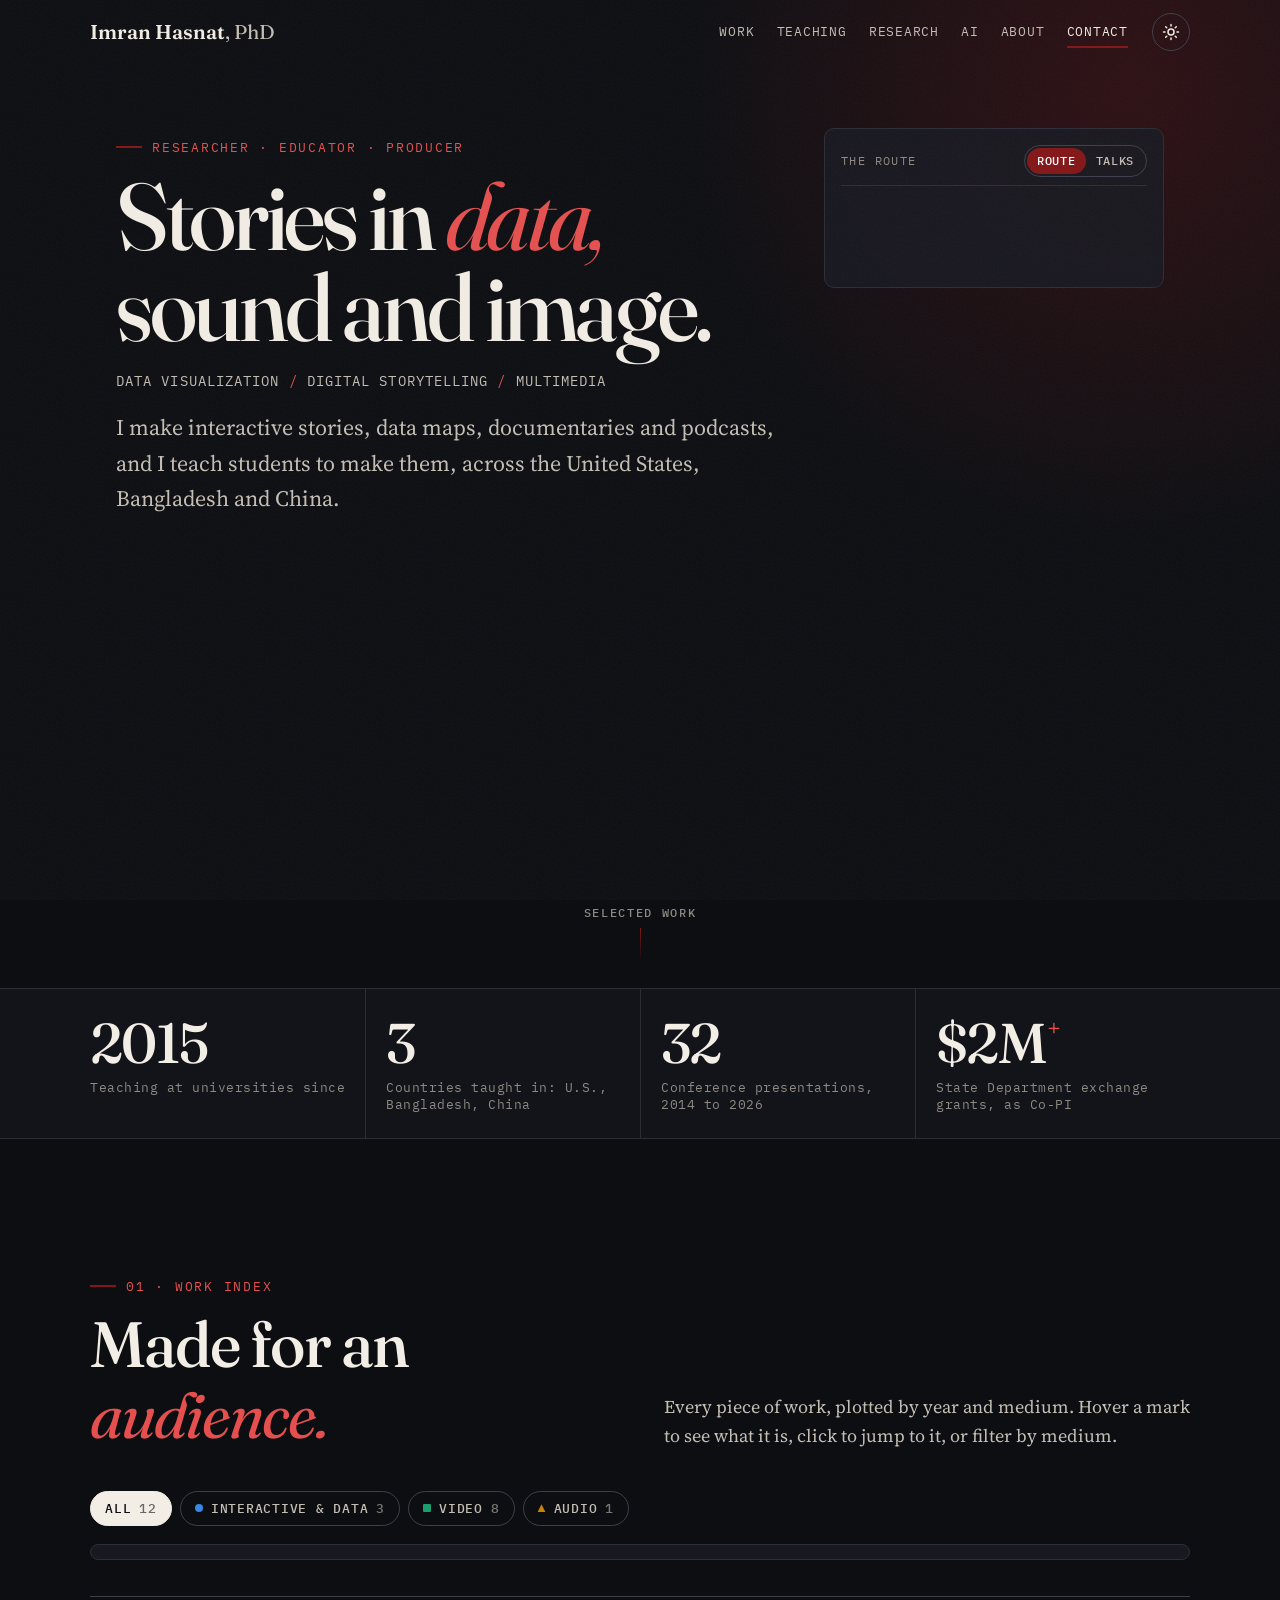
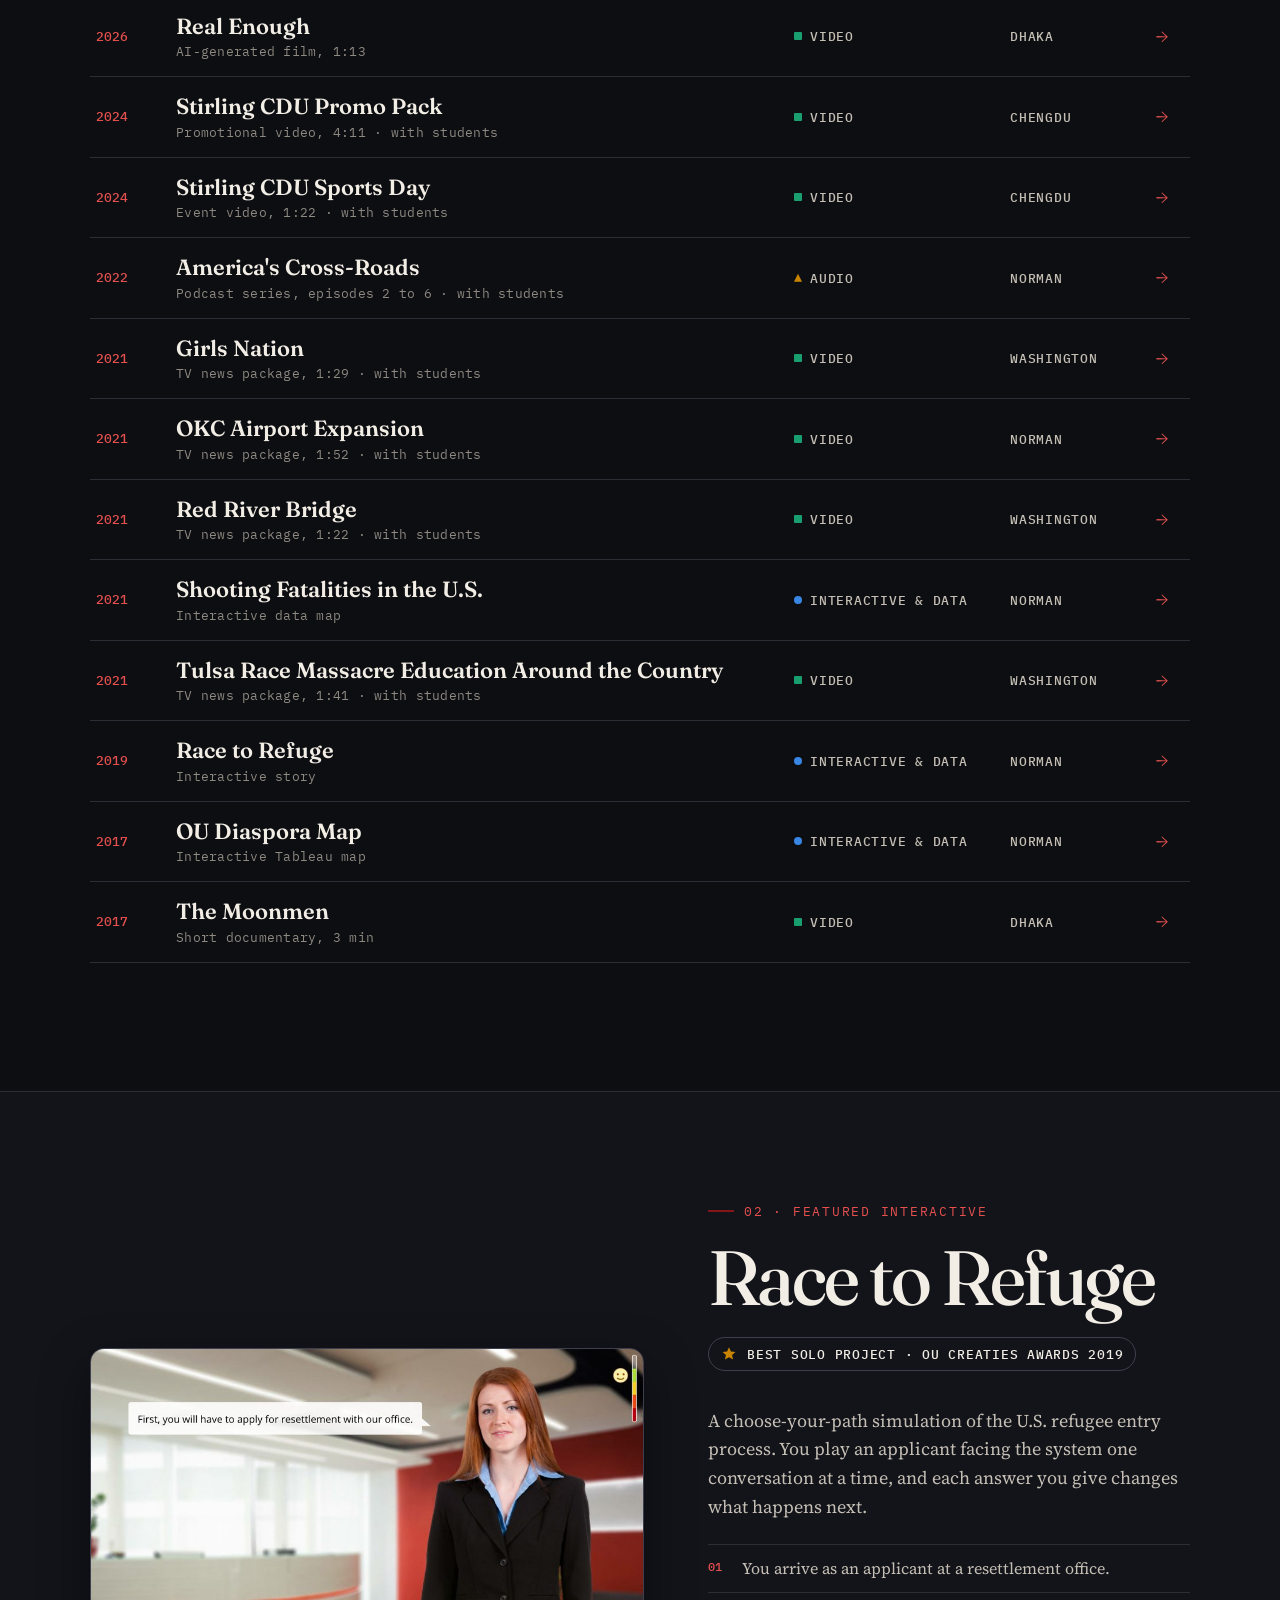
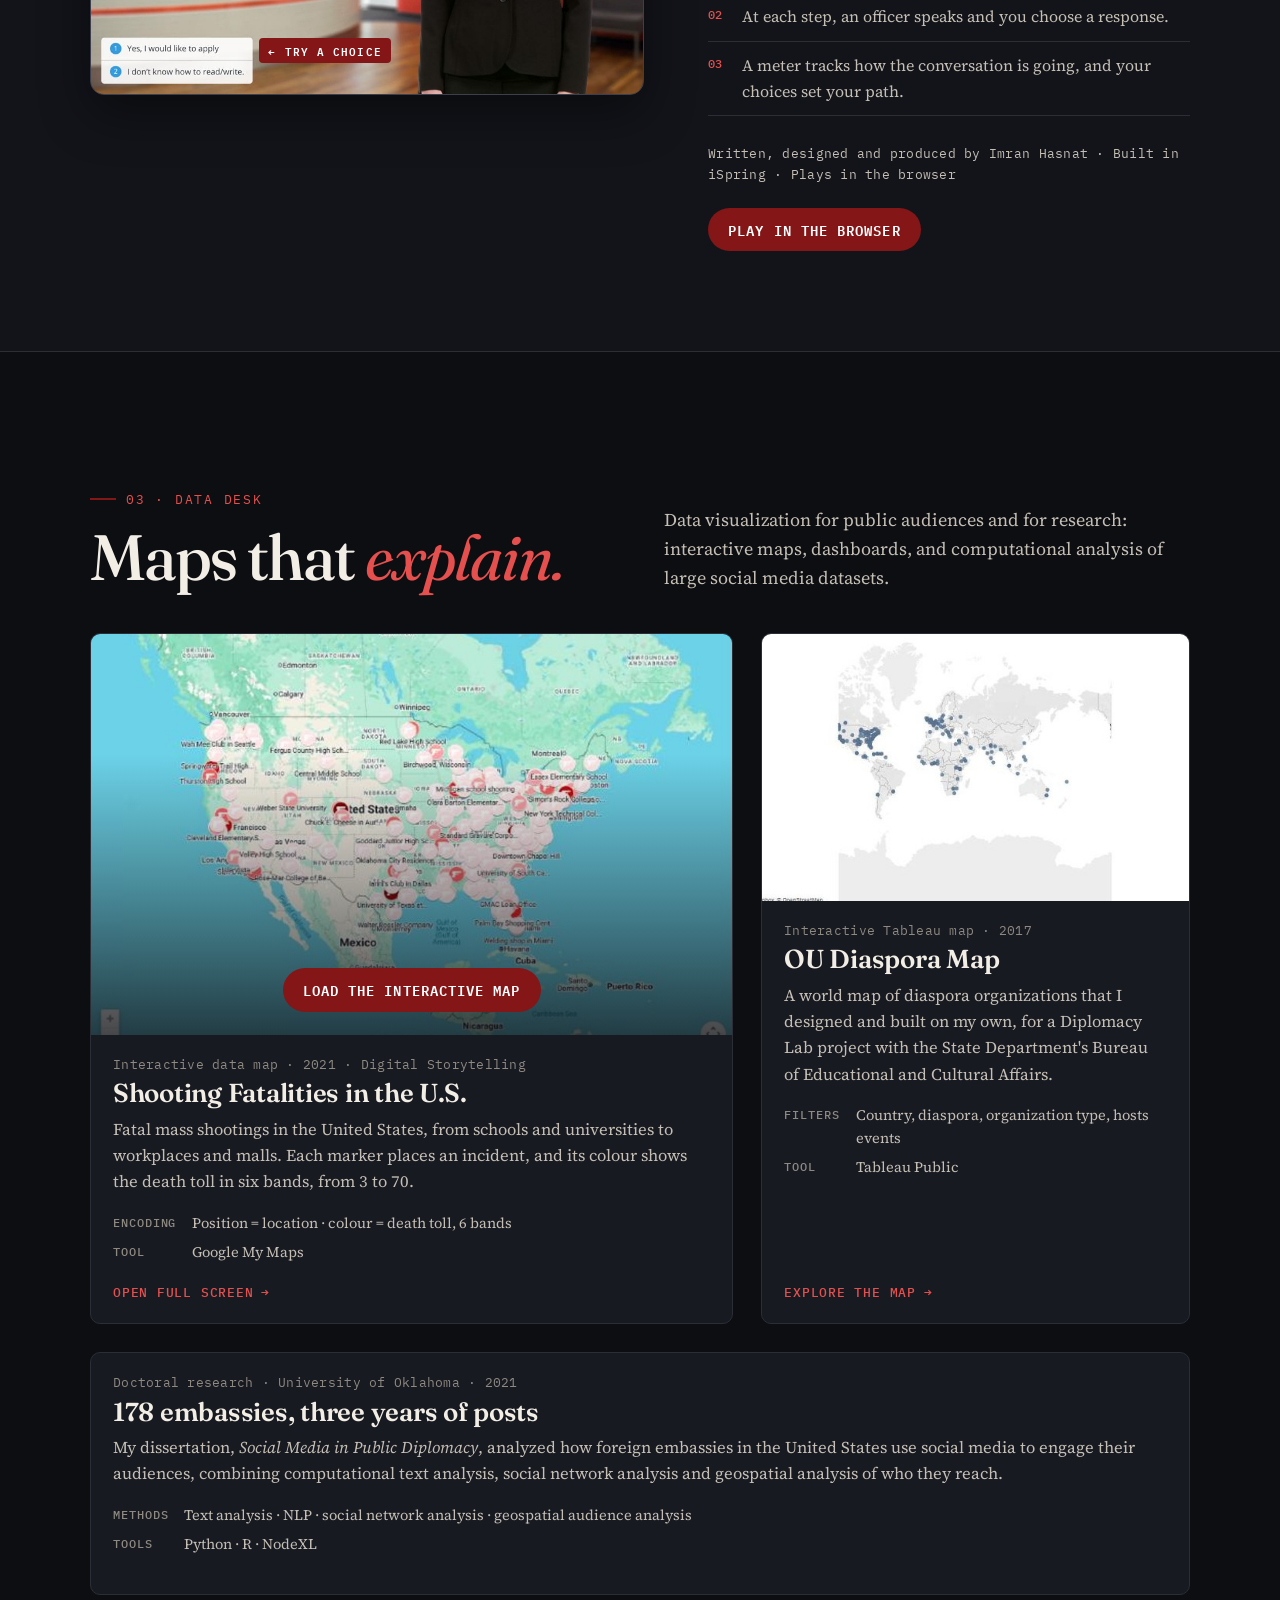
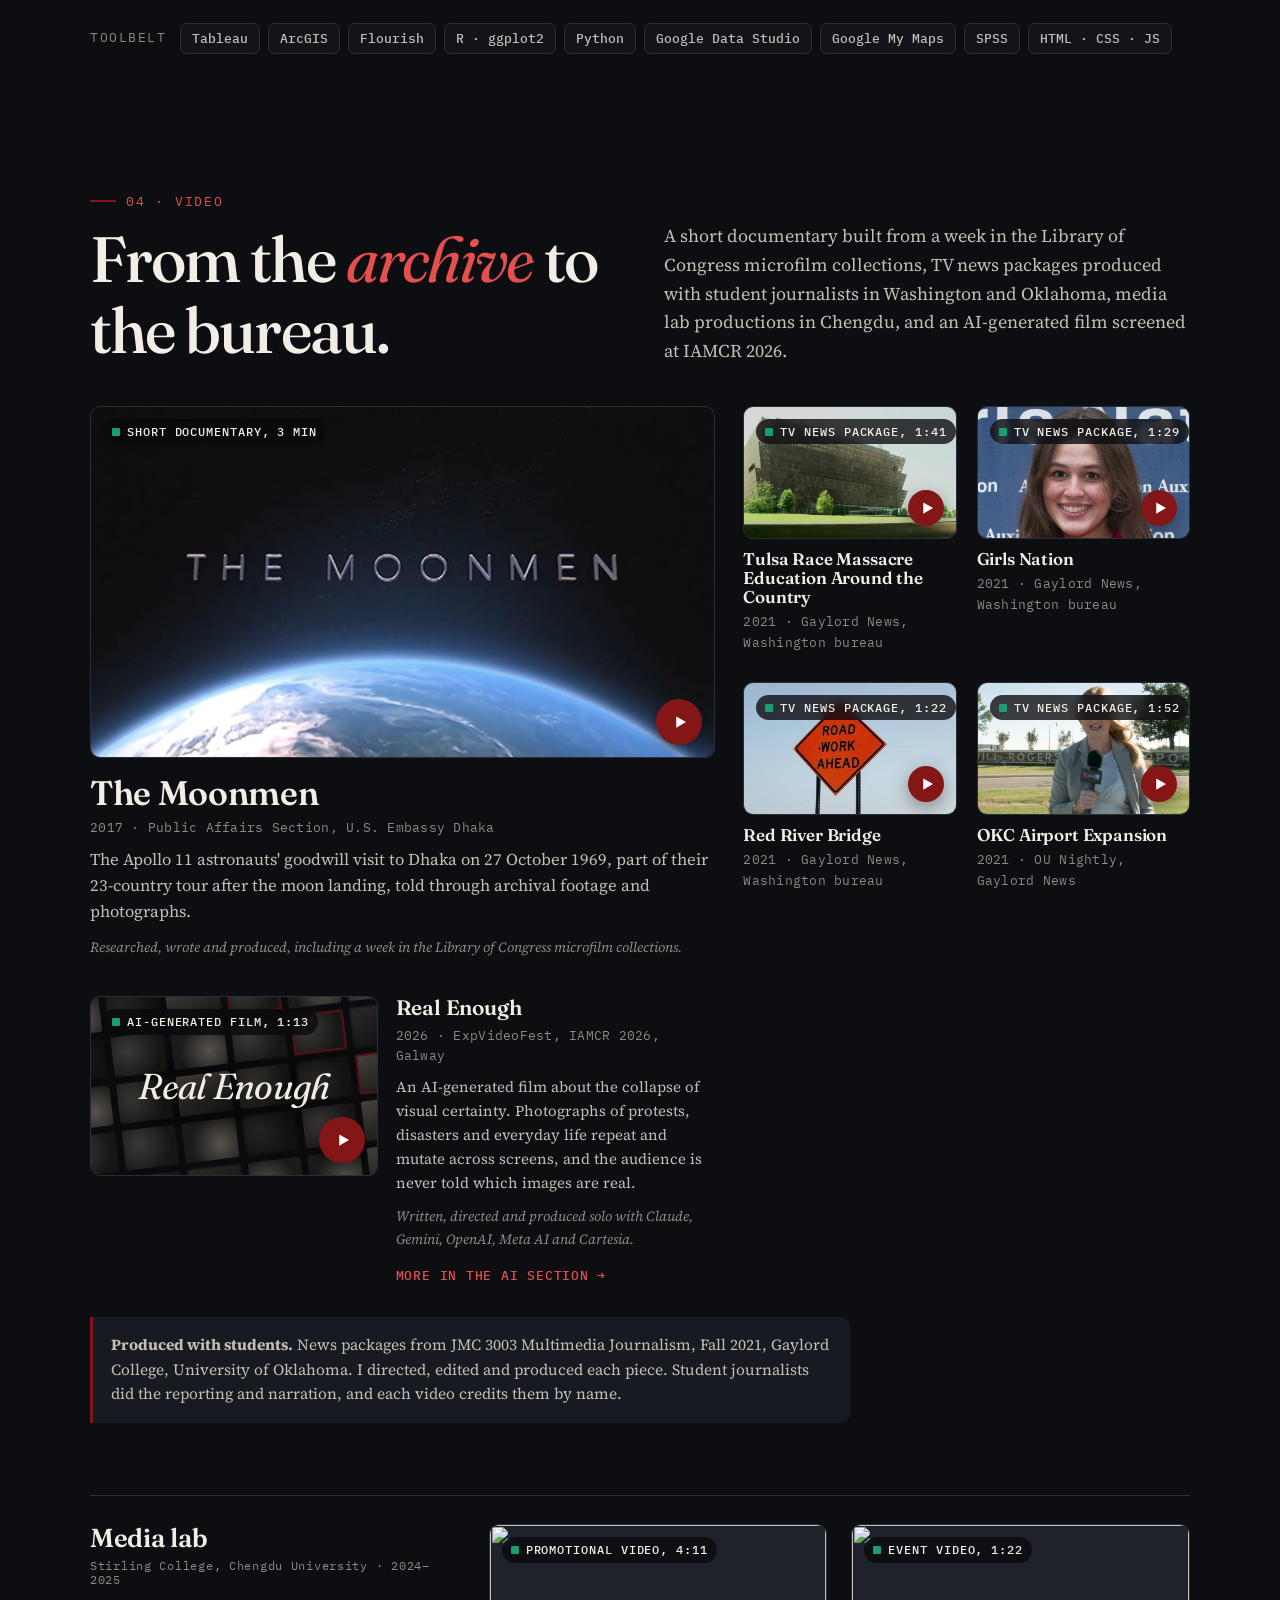
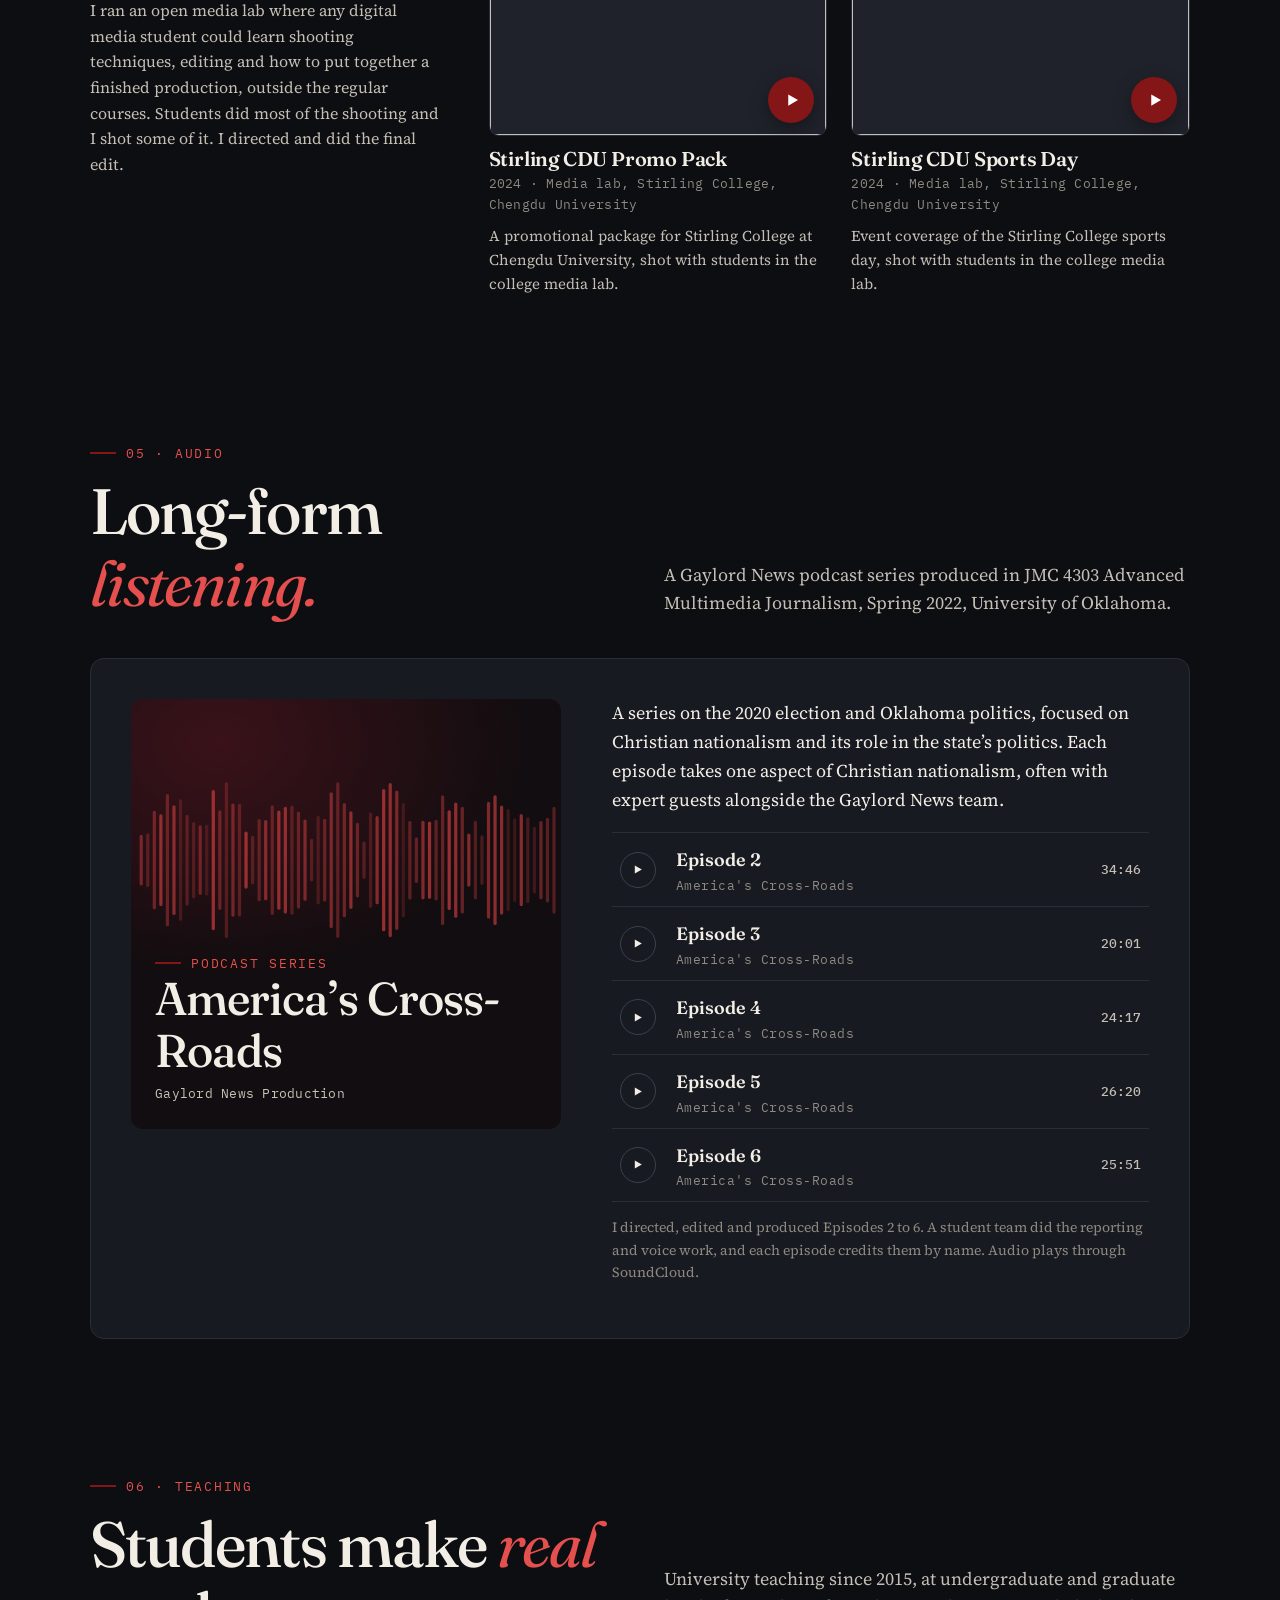
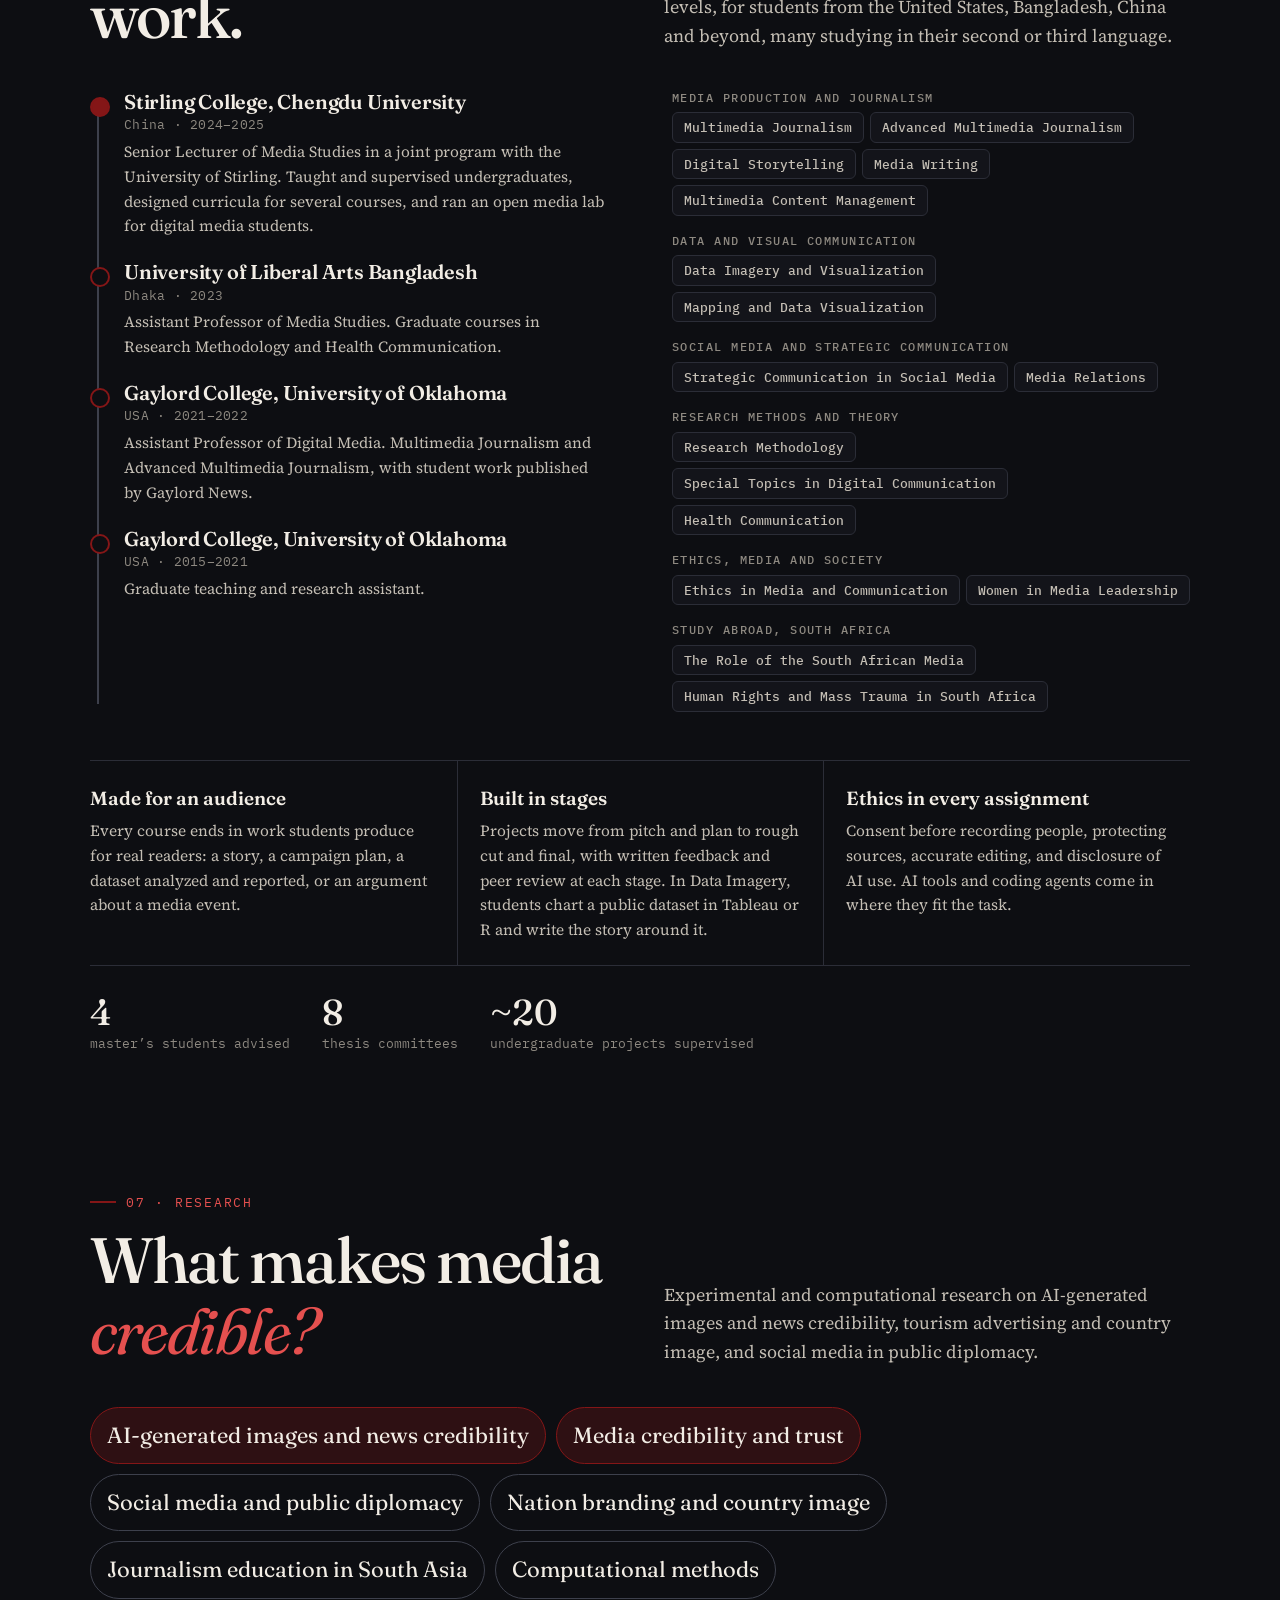
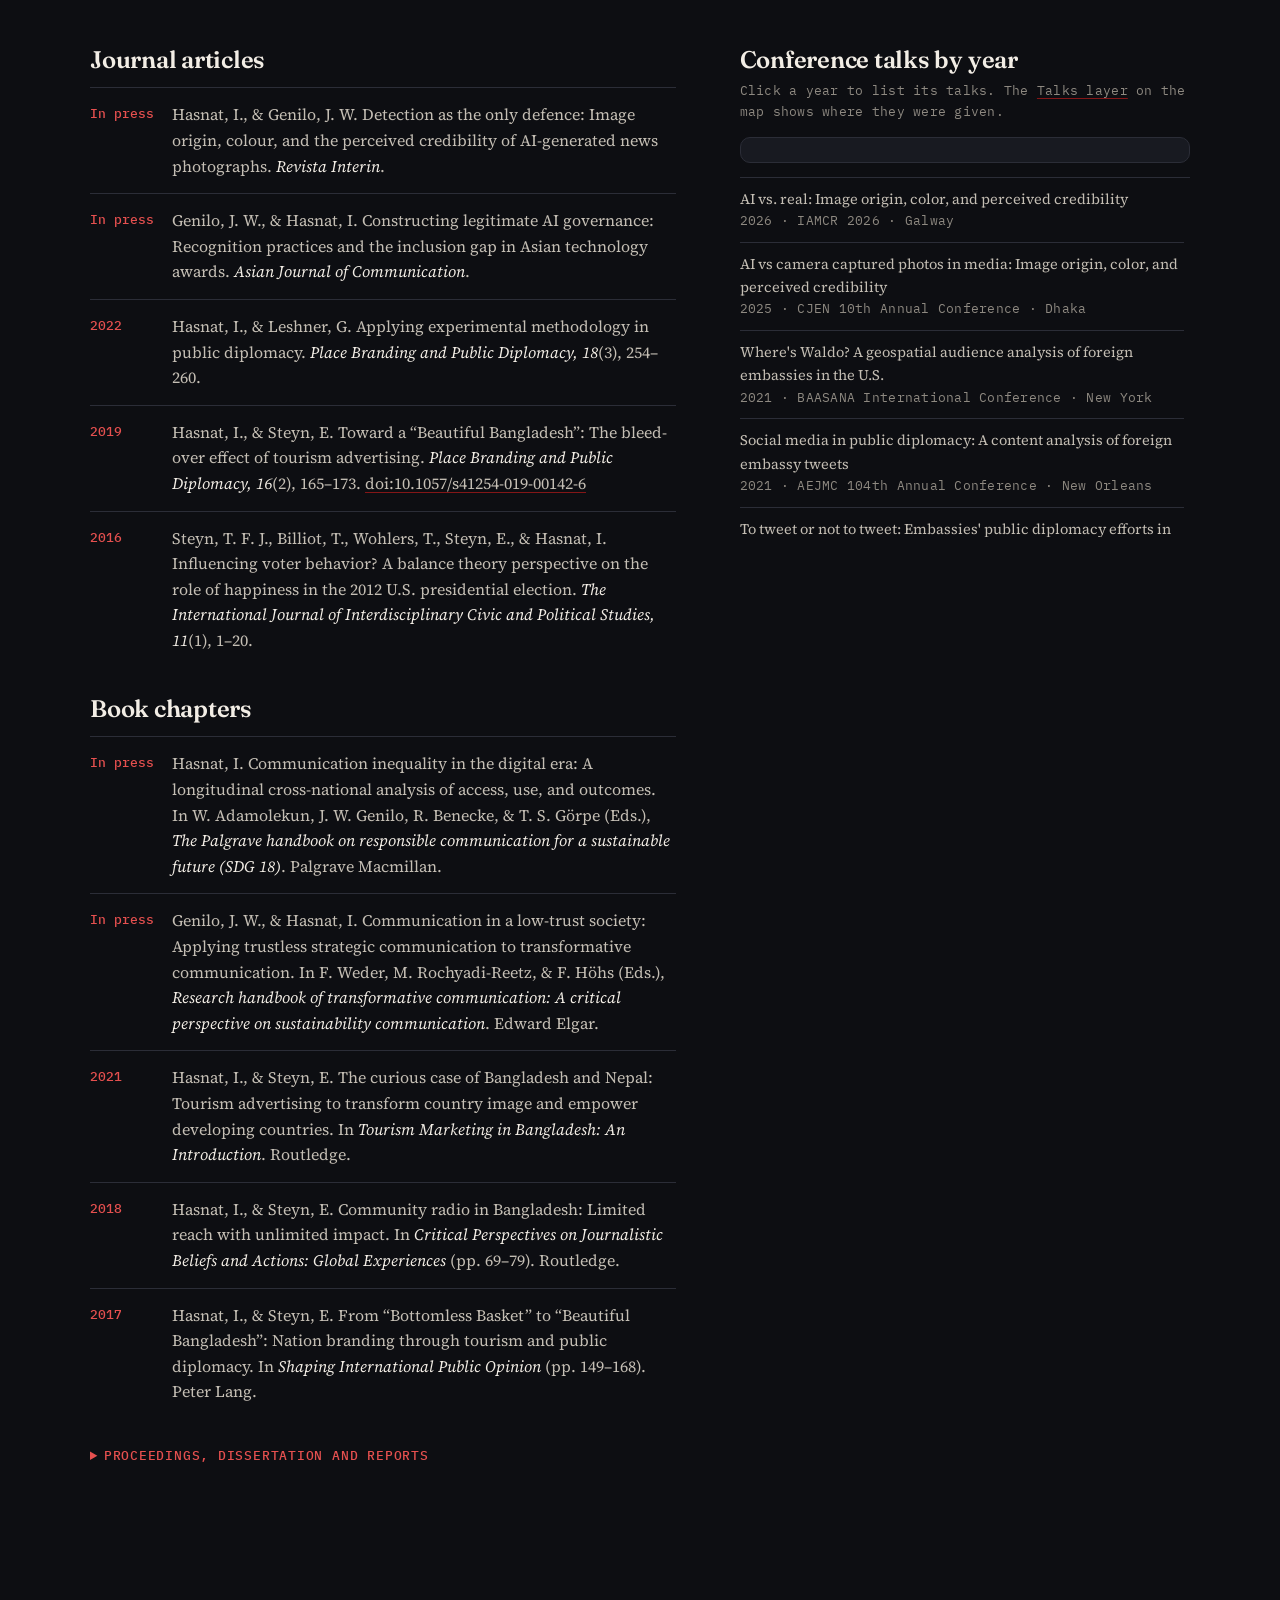
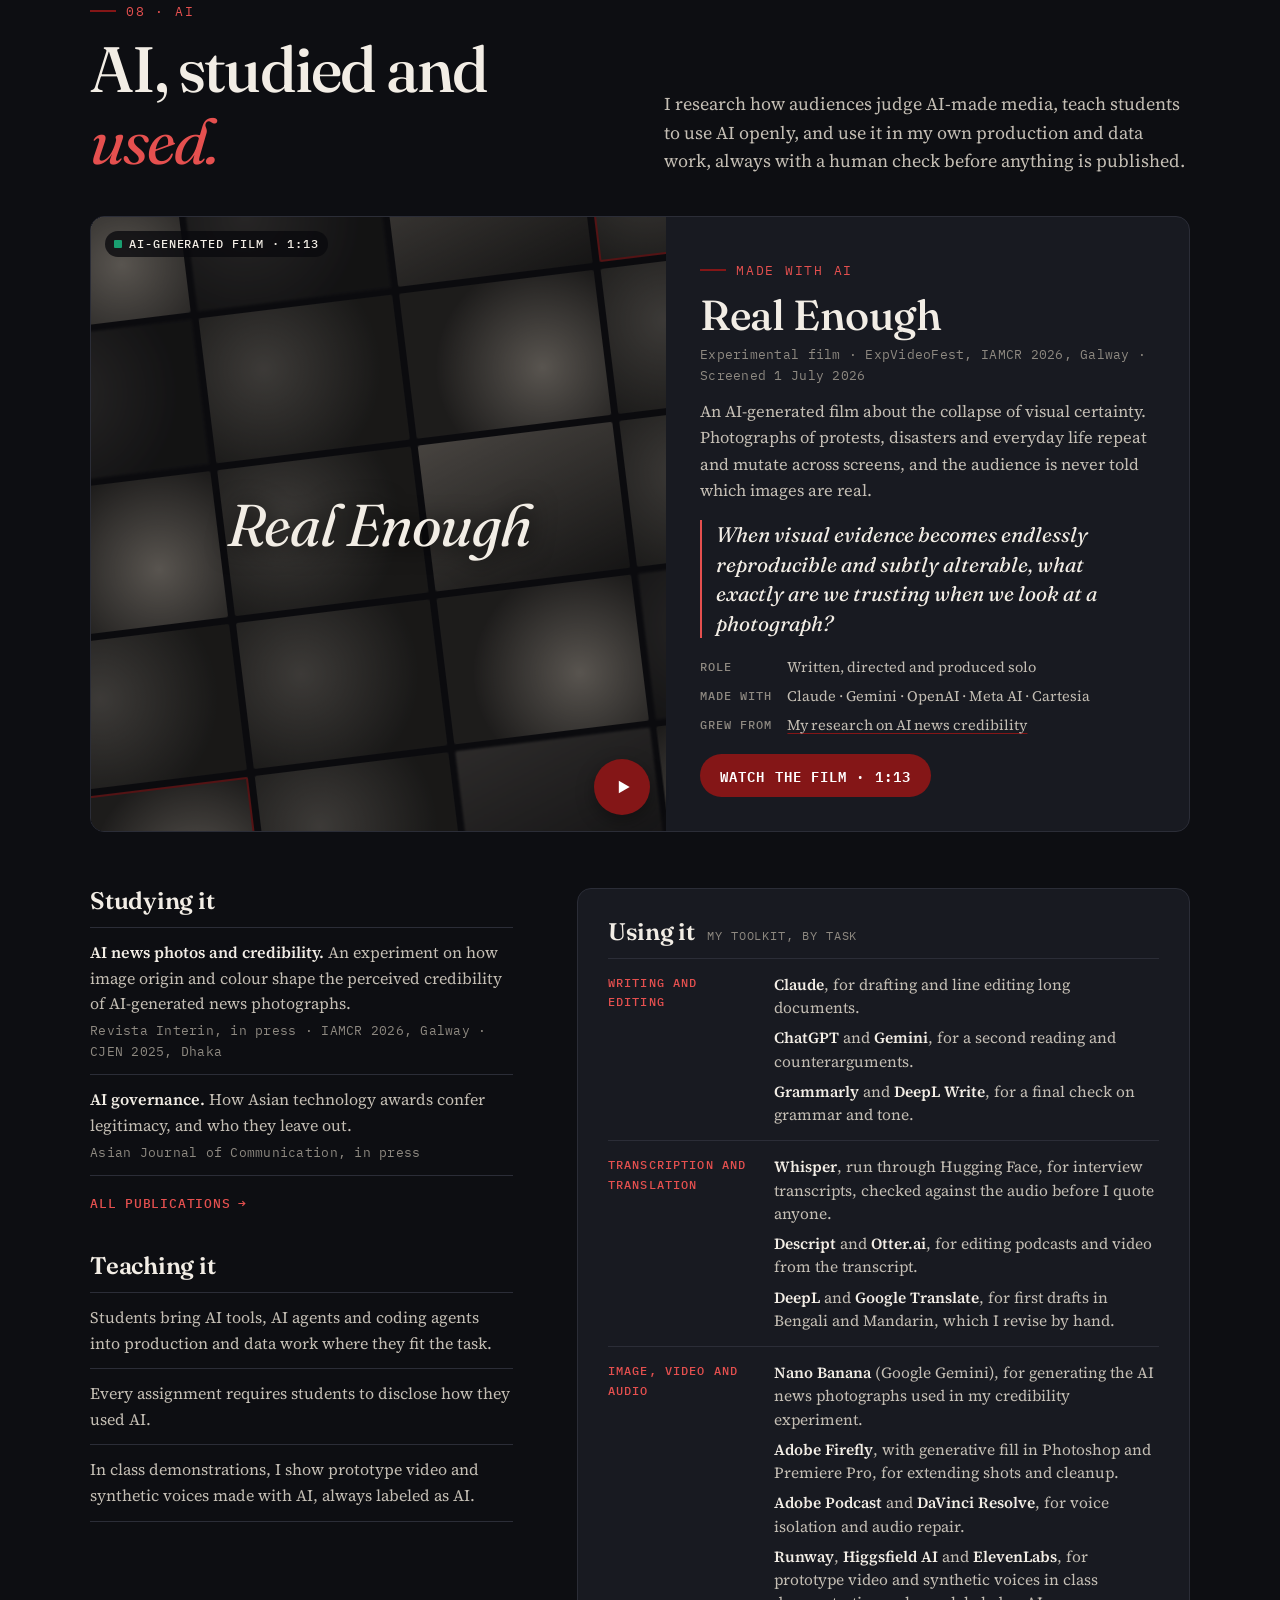
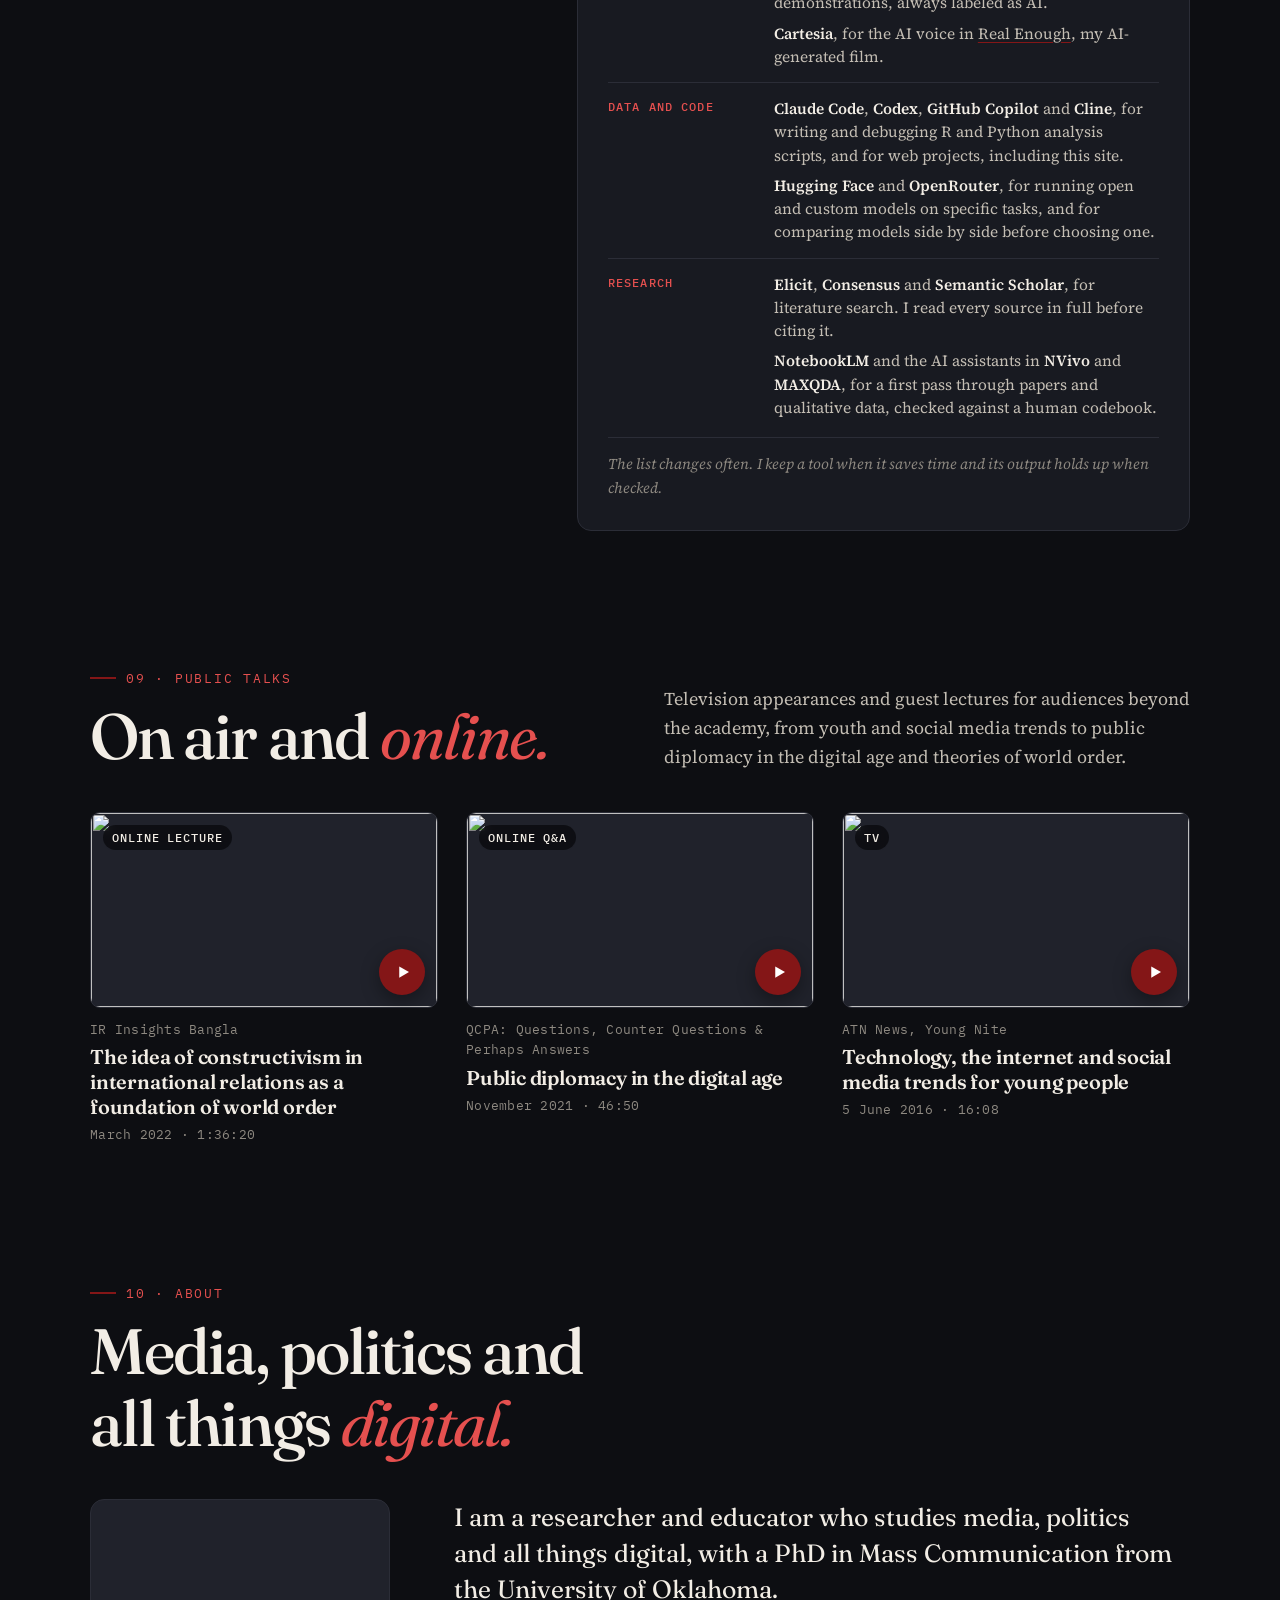
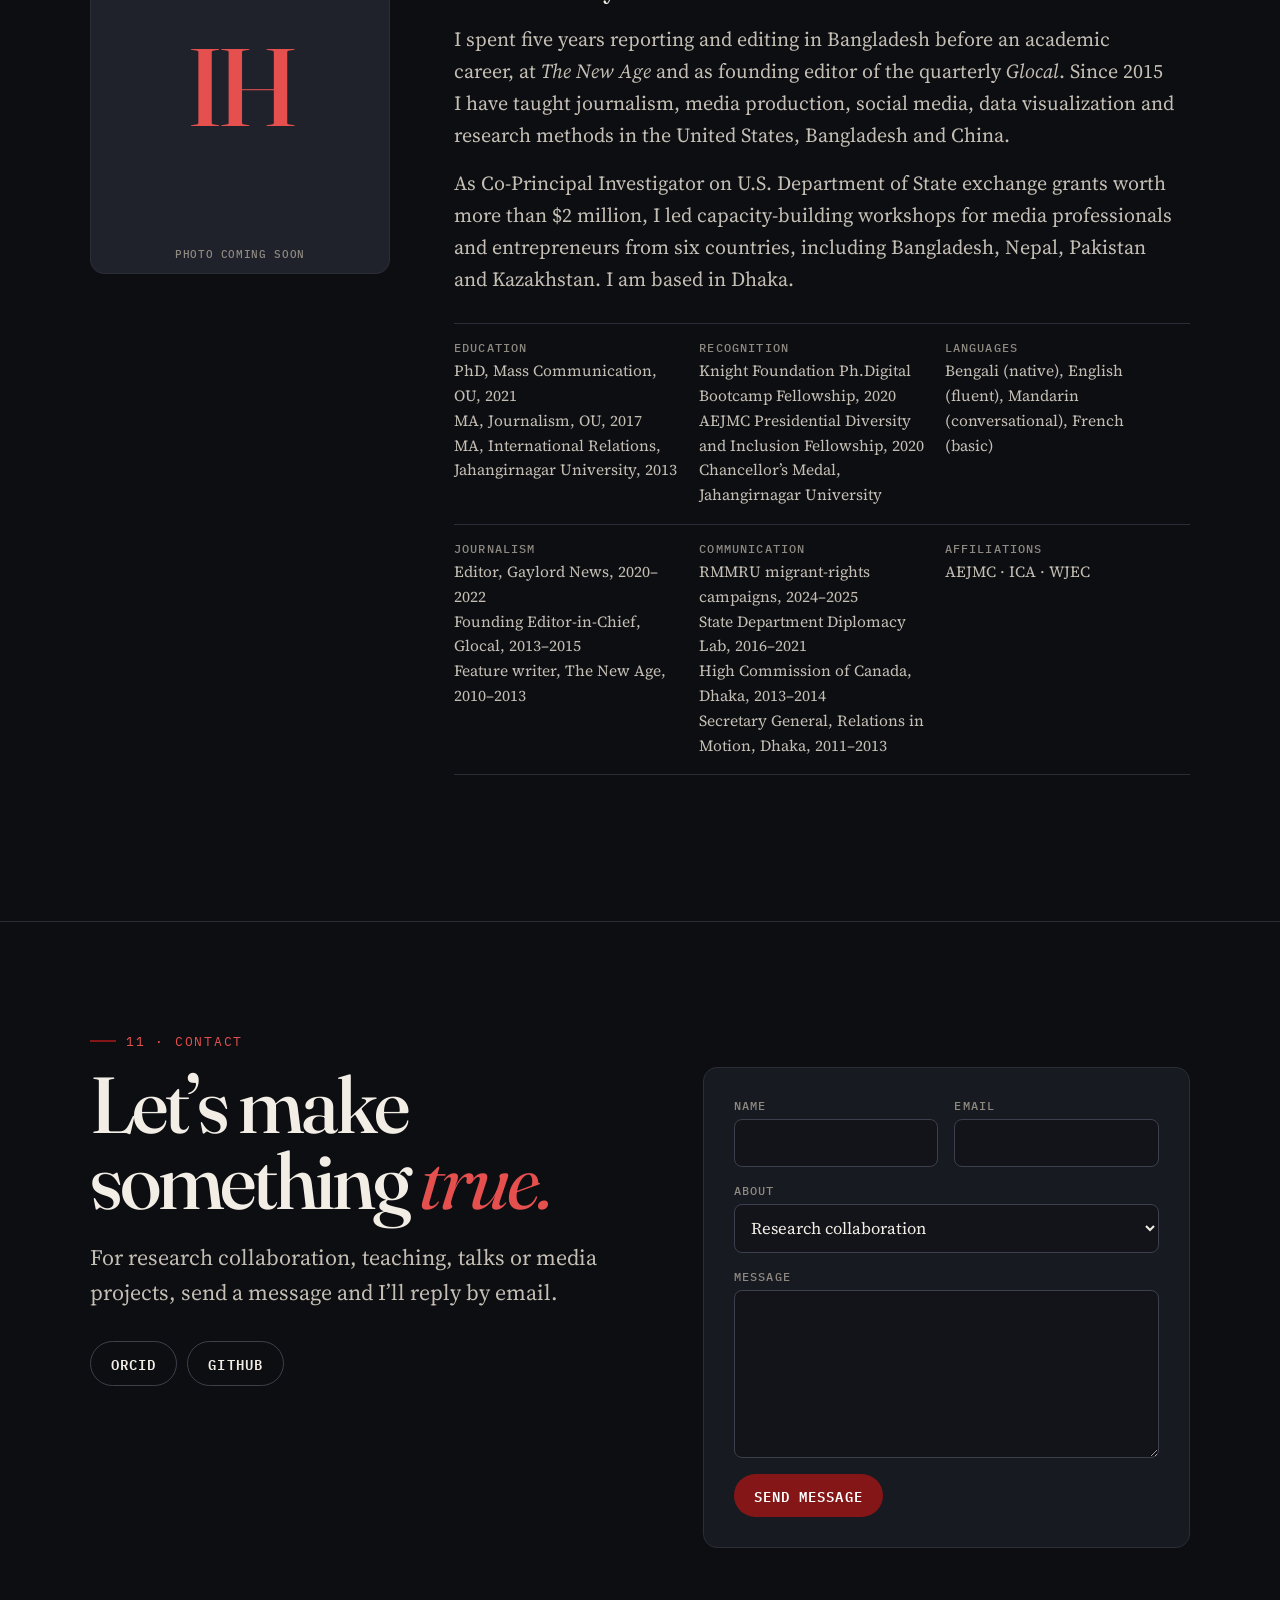
==== commit dff30bff: "Add Chengdu media lab videos Adds the Stirling CDU Promo Pack and Sports Day productions as a Media " ====
--- a/index.html
+++ b/index.html
@@ -190,10 +190,18 @@
   <div class="wrap">
     <div class="sec-head reveal">
       <div><span class="kicker">04 &middot; Video</span><h2 id="video-title">From the <em>archive</em> to the bureau.</h2></div>
-      <p>A short documentary built from a week in the Library of Congress microfilm collections, TV news packages produced with student journalists in Washington and Oklahoma, and an AI-generated film screened at IAMCR 2026.</p>
+      <p>A short documentary built from a week in the Library of Congress microfilm collections, TV news packages produced with student journalists in Washington and Oklahoma, media lab productions in Chengdu, and an AI-generated film screened at IAMCR 2026.</p>
     </div>
     <div class="reel" id="reel"></div>
     <p class="students-note reveal"><b>Produced with students.</b> News packages from JMC 3003 Multimedia Journalism, Fall 2021, Gaylord College, University of Oklahoma. I directed, edited and produced each piece. Student journalists did the reporting and narration, and each video credits them by name.</p>
+
+    <div class="lab reveal">
+      <div class="lab-head">
+        <h3>Media lab <span class="meta">Stirling College, Chengdu University &middot; 2024&ndash;2025</span></h3>
+        <p>I ran an open media lab where any digital media student could learn shooting techniques, editing and how to put together a finished production, outside the regular courses. Students did most of the shooting and I shot some of it. I directed and did the final edit.</p>
+      </div>
+      <div class="lab-grid" id="lab-reel"></div>
+    </div>
   </div>
 </section>
 
@@ -230,7 +238,7 @@
     </div>
     <div class="teach">
       <ol class="inst reveal">
-        <li class="now"><h4>Stirling College, Chengdu University</h4><span class="meta">China &middot; 2024&ndash;2025</span><p>Senior Lecturer of Media Studies in a joint program with the University of Stirling. Taught and supervised undergraduates and designed curricula for several courses.</p></li>
+        <li class="now"><h4>Stirling College, Chengdu University</h4><span class="meta">China &middot; 2024&ndash;2025</span><p>Senior Lecturer of Media Studies in a joint program with the University of Stirling. Taught and supervised undergraduates, designed curricula for several courses, and ran an open media lab for digital media students.</p></li>
         <li><h4>University of Liberal Arts Bangladesh</h4><span class="meta">Dhaka &middot; 2023</span><p>Assistant Professor of Media Studies. Graduate courses in Research Methodology and Health Communication.</p></li>
         <li><h4>Gaylord College, University of Oklahoma</h4><span class="meta">USA &middot; 2021&ndash;2022</span><p>Assistant Professor of Digital Media. Multimedia Journalism and Advanced Multimedia Journalism, with student work published by Gaylord News.</p></li>
         <li><h4>Gaylord College, University of Oklahoma</h4><span class="meta">USA &middot; 2015&ndash;2021</span><p>Graduate teaching and research assistant.</p></li>
--- a/assets/css/site.css
+++ b/assets/css/site.css
@@ -401,6 +401,17 @@
 .lightbox .cap b { font-family: var(--f-display); font-size: 20px; font-weight: 600; }
 .lightbox .icon-btn { color: #f2ede5; border-color: rgba(255,255,255,.3); }
 
+.lab { margin-top: clamp(48px, 6vw, 72px); padding-top: 28px; border-top: 1px solid var(--rule); display: grid; grid-template-columns: minmax(0, 1fr) minmax(0, 2fr); gap: clamp(24px, 4vw, 48px); align-items: start; }
+.lab h3 { font-size: 26px; display: grid; gap: 6px; margin-bottom: 12px; }
+.lab h3 .meta { font-family: var(--f-mono); font-weight: 400; font-size: 12px; letter-spacing: .06em; }
+.lab-head p { margin: 0; font-size: 16px; color: var(--ink-2); }
+.lab-grid { display: grid; grid-template-columns: repeat(2, minmax(0, 1fr)); gap: 24px; }
+.lab-grid .card { grid-column: auto; }
+.lab-grid .card h3 { font-size: 20px; margin: 12px 0 4px; display: block; }
+.lab-grid .card p:not(.meta) { font-size: 15px; }
+@media (max-width: 900px) { .lab { grid-template-columns: 1fr; } }
+@media (max-width: 520px) { .lab-grid { grid-template-columns: 1fr; } }
+
 /* ---------- audio ---------- */
 .podcast { display: grid; grid-template-columns: 1fr 1.25fr; gap: clamp(24px, 4vw, 56px); border: 1px solid var(--rule); border-radius: 14px; background: var(--surface); padding: clamp(20px, 3.5vw, 40px); }
 .podcast .cover { aspect-ratio: 1; border-radius: 12px; position: relative; overflow: hidden; background: radial-gradient(120% 90% at 20% 10%, #3a1219, #120d10 60%); display: flex; flex-direction: column; justify-content: flex-end; padding: 24px; color: #f2ede5; }
